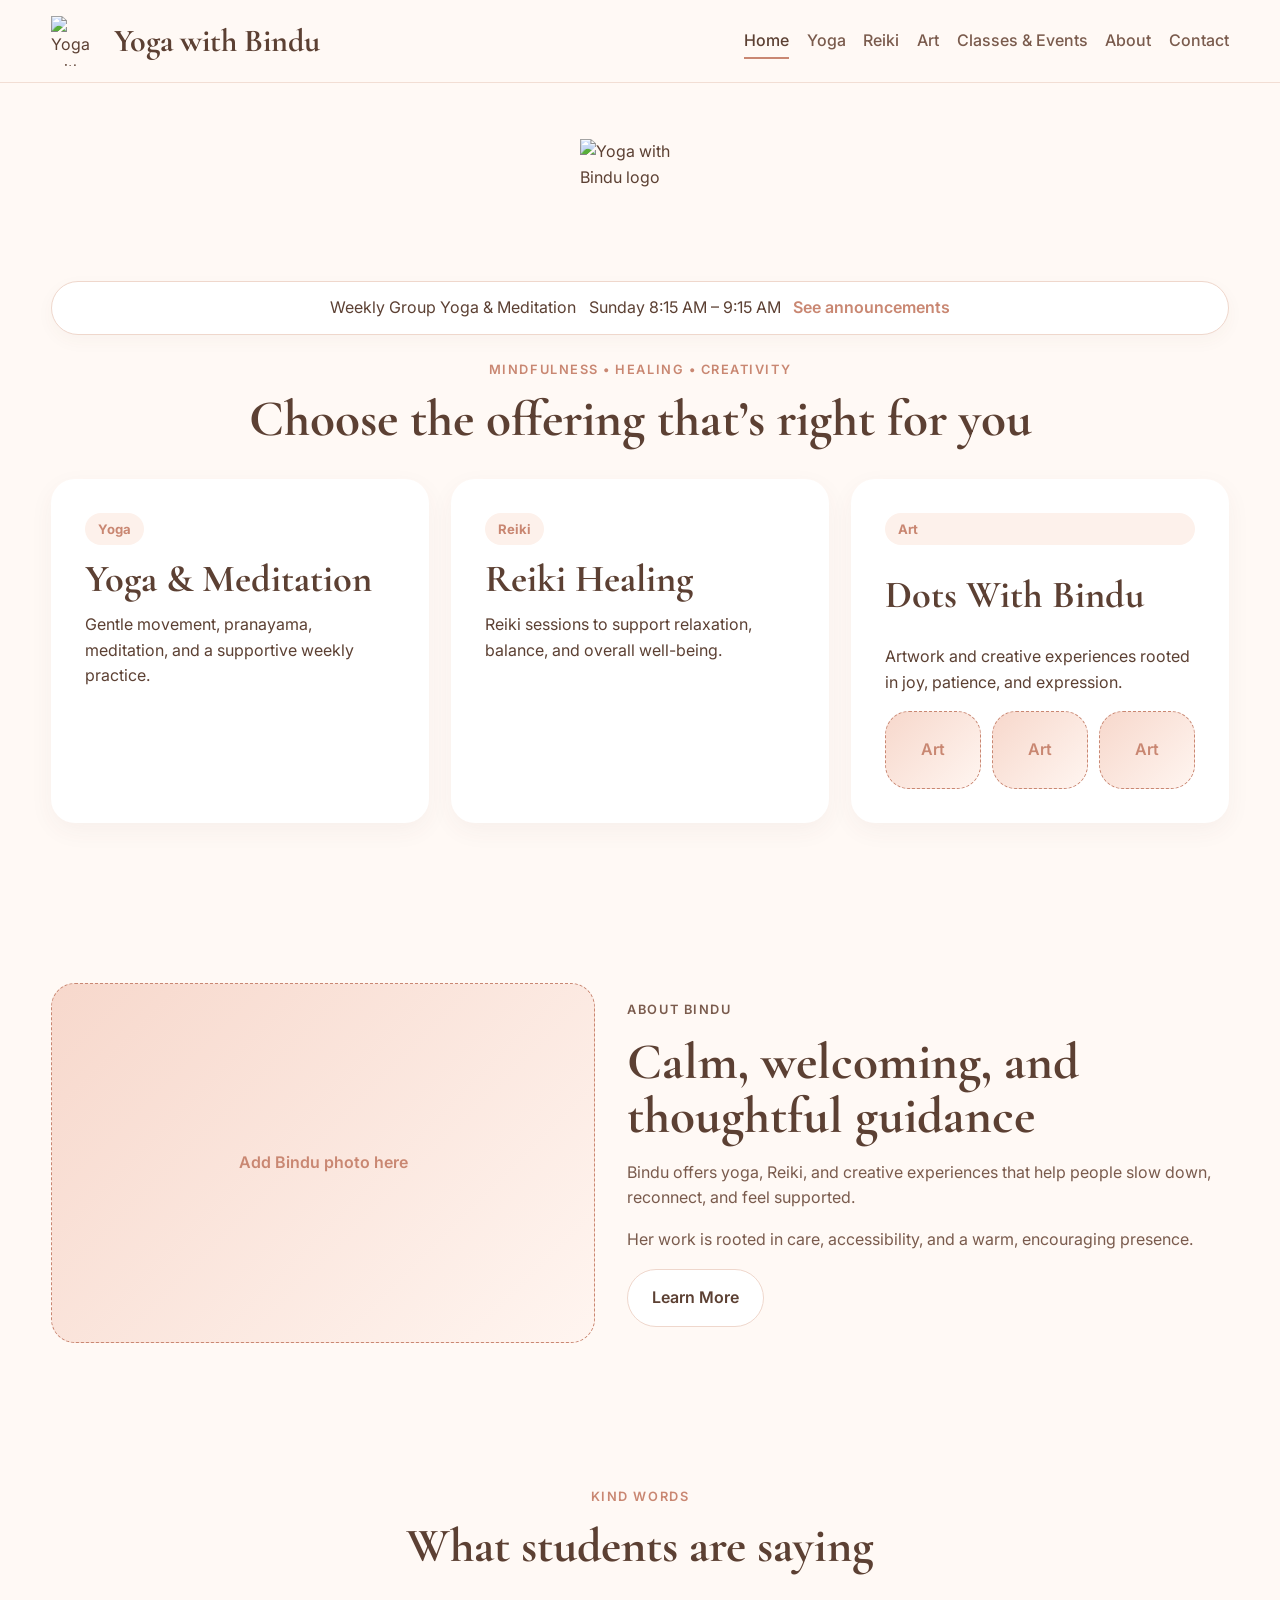
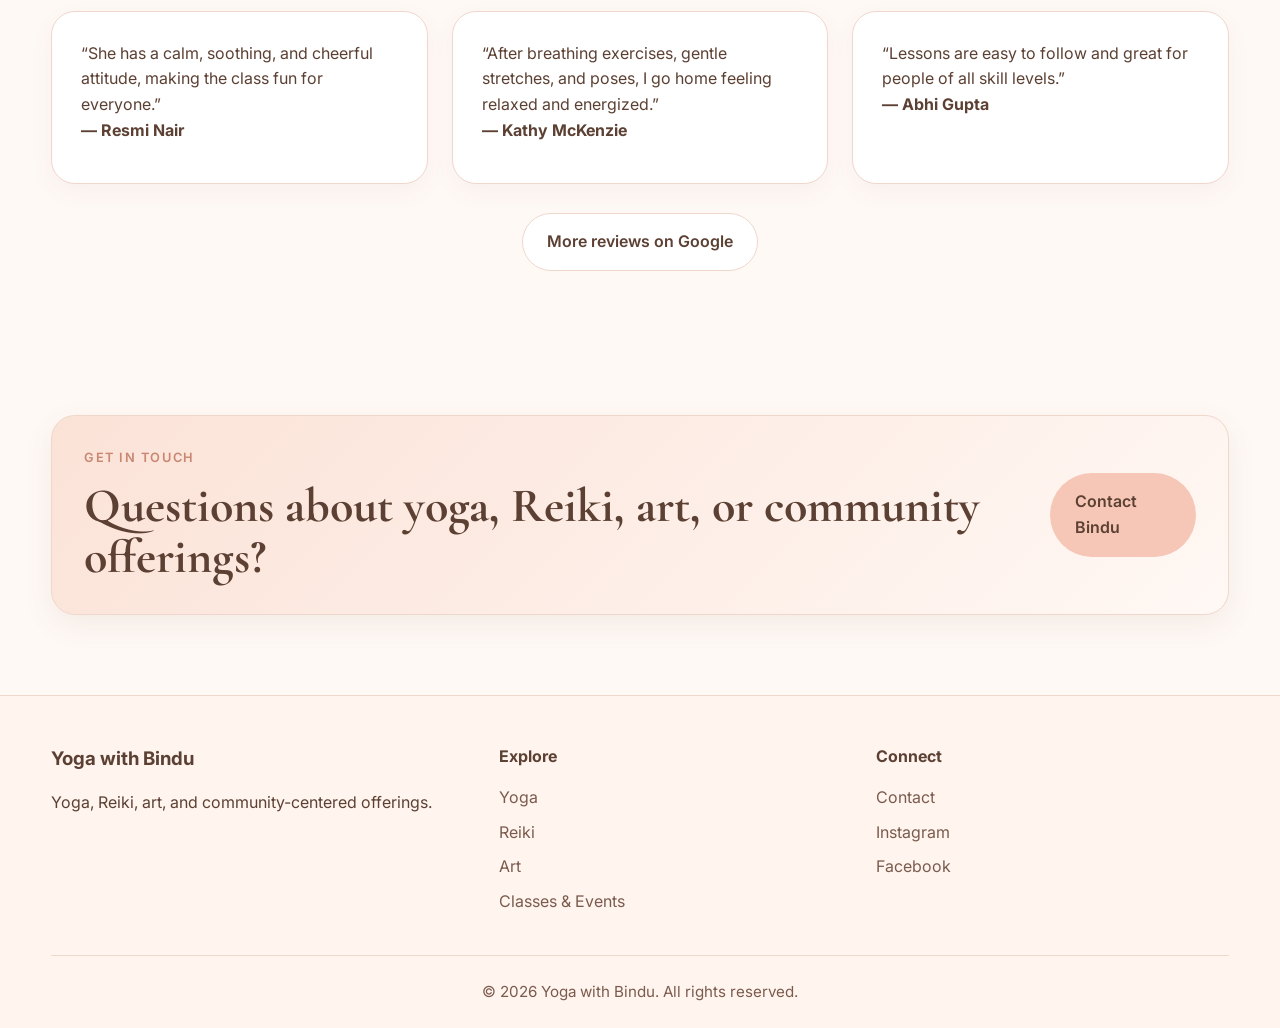
==== index.html @ 688f88cb "clean copy and polish site" ====
<!DOCTYPE html>
<html lang="en">
<head>
  <meta charset="UTF-8" />
  <meta name="viewport" content="width=device-width, initial-scale=1.0" />
  <title>Yoga with Bindu</title>
  <meta
    name="description"
    content="Yoga with Bindu offers yoga, Reiki, and art experiences rooted in mindfulness, healing, and creativity."
  />
  <link rel="preconnect" href="https://fonts.googleapis.com" />
  <link rel="preconnect" href="https://fonts.gstatic.com" crossorigin />
  <link
    href="https://fonts.googleapis.com/css2?family=Cormorant+Garamond:wght@500;600;700&family=Inter:wght@400;500;600&display=swap"
    rel="stylesheet"
  />
  <link rel="stylesheet" href="style.css" />
</head>
<body>
  <header class="site-header">
    <div class="container nav-container">
      <a href="index.html" class="brand-lockup">
        <img src="images/logo.png" class="logo-img" alt="Yoga with Bindu logo" />
        <div class="brand-name">Yoga with Bindu</div>
      </a>

      <button class="menu-toggle" id="menu-toggle" aria-label="Open navigation menu">
        ☰
      </button>

      <nav class="site-nav" id="site-nav">
        <a href="index.html" class="active">Home</a>
        <a href="yoga.html">Yoga</a>
        <a href="reiki.html">Reiki</a>
        <a href="art.html">Art</a>
        <a href="classes.html">Classes & Events</a>
        <a href="about.html">About</a>
        <a href="contact.html" class="nav-cta">Contact</a>
      </nav>
    </div>
  </header>

  <main>
    <section class="home-simple-hero section">
      <div class="container">
        <div class="home-logo-space">
          <img src="images/logo.png" class="hero-logo" alt="Yoga with Bindu logo" />
        </div>

        <div class="announcement-strip">
          <span>Weekly Group Yoga & Meditation</span>
          <span>Sunday 8:15 AM – 9:15 AM</span>
          <a href="classes.html">See announcements</a>
        </div>

        <div class="home-headline-wrap">
          <p class="eyebrow">Mindfulness • Healing • Creativity</p>
          <h1 class="home-headline">Choose the offering that’s right for you</h1>
        </div>

        <div class="path-grid">
          <a href="yoga.html" class="path-card">
            <p class="path-label">Yoga</p>
            <h2>Yoga & Meditation</h2>
            <p>
              Gentle movement, pranayama, meditation, and a supportive weekly practice.
            </p>
          </a>

          <a href="reiki.html" class="path-card">
            <p class="path-label">Reiki</p>
            <h2>Reiki Healing</h2>
            <p>
              Reiki sessions to support relaxation, balance, and overall well-being.
            </p>
          </a>

          <a href="art.html" class="path-card path-card-art">
            <p class="path-label">Art</p>
            <h2>Dots With Bindu</h2>
            <p>
              Artwork and creative experiences rooted in joy, patience, and expression.
            </p>

            <div class="path-art-thumbs">
              <div class="thumb placeholder-block"><span>Art</span></div>
              <div class="thumb placeholder-block"><span>Art</span></div>
              <div class="thumb placeholder-block"><span>Art</span></div>
            </div>
          </a>
        </div>
      </div>
    </section>

    <section class="section compact-about">
      <div class="container split-layout">
        <div class="image-block placeholder-block">
          <span>Add Bindu photo here</span>
        </div>

        <div class="text-block">
          <p class="eyebrow">About Bindu</p>
          <h2>Calm, welcoming, and thoughtful guidance</h2>
          <p>
            Bindu offers yoga, Reiki, and creative experiences that help people slow
            down, reconnect, and feel supported.
          </p>
          <p>
            Her work is rooted in care, accessibility, and a warm, encouraging presence.
          </p>
          <a href="about.html" class="btn btn-secondary">Learn More</a>
        </div>
      </div>
    </section>

    <section class="testimonials section compact-section">
      <div class="container">
        <div class="section-heading">
          <p class="eyebrow">Kind words</p>
          <h2>What students are saying</h2>
        </div>

        <div class="cards-grid testimonials-grid">
          <article class="testimonial-card">
            <p>
              “She has a calm, soothing, and cheerful attitude, making the class fun
              for everyone.”
            </p>
            <h4>— Resmi Nair</h4>
          </article>

          <article class="testimonial-card">
            <p>
              “After breathing exercises, gentle stretches, and poses, I go home
              feeling relaxed and energized.”
            </p>
            <h4>— Kathy McKenzie</h4>
          </article>

          <article class="testimonial-card">
            <p>
              “Lessons are easy to follow and great for people of all skill levels.”
            </p>
            <h4>— Abhi Gupta</h4>
          </article>
        </div>

        <div class="center-button">
          <a
            href="https://www.google.com/maps/place/Yoga+With+Bindu+%26+Dots+With+Bindu/@42.2814509,-71.6531007,17z/data=!4m8!3m7!1s0x89e40b9fbec5abdf:0x333b40762bace972!8m2!3d42.2814509!4d-71.6531007!9m1!1b1!16s%2Fg%2F11h7vm0424?entry=ttu&g_ep=EgoyMDI2MDMxOC4xIKXMDSoASAFQAw%3D%3D"
            target="_blank"
            class="btn btn-secondary"
          >
            More reviews on Google
          </a>
        </div>
      </div>
    </section>

    <section class="cta-banner section">
      <div class="container cta-banner-inner">
        <div>
          <p class="eyebrow">Get in touch</p>
          <h2>Questions about yoga, Reiki, art, or community offerings?</h2>
        </div>
        <a href="contact.html" class="btn btn-primary">Contact Bindu</a>
      </div>
    </section>
  </main>

  <footer class="site-footer">
    <div class="container footer-grid">
      <div>
        <h3>Yoga with Bindu</h3>
        <p>Yoga, Reiki, art, and community-centered offerings.</p>
      </div>

      <div>
        <h4>Explore</h4>
        <ul>
          <li><a href="yoga.html">Yoga</a></li>
          <li><a href="reiki.html">Reiki</a></li>
          <li><a href="art.html">Art</a></li>
          <li><a href="classes.html">Classes & Events</a></li>
        </ul>
      </div>

      <div>
        <h4>Connect</h4>
        <ul>
          <li><a href="contact.html">Contact</a></li>
          <li><a href="https://www.instagram.com/doyogawithbindu/" target="_blank">Instagram</a></li>
          <li><a href="https://www.facebook.com/DotsWithBindu/" target="_blank">Facebook</a></li>
        </ul>
      </div>
    </div>

    <div class="container footer-bottom">
      <p>© 2026 Yoga with Bindu. All rights reserved.</p>
    </div>
  </footer>

  <script src="script.js"></script>
</body>
</html>
---- style.css ----
:root {
  --bg: #fff9f5;
  --bg-soft: #fdf1eb;
  --white: #ffffff;
  --peach: #f6c7b6;
  --peach-dark: #dd9f87;
  --peach-hover: #e6a892;
  --peach-deep: #c98772;
  --text: #5c4033;
  --text-soft: #7a5b4d;
  --border: #efd7cc;
  --shadow: 0 10px 30px rgba(92, 64, 51, 0.08);
  --radius-lg: 24px;
  --radius-md: 18px;
  --radius-sm: 12px;
  --max-width: 1180px;
  --transition: 0.3s ease;
}

* {
  margin: 0;
  padding: 0;
  box-sizing: border-box;
}

html {
  scroll-behavior: smooth;
}

body {
  font-family: "Inter", sans-serif;
  background: var(--bg);
  color: var(--text);
  line-height: 1.6;
}

img {
  max-width: 100%;
  display: block;
}

a {
  color: inherit;
  text-decoration: none;
}

ul {
  list-style: none;
}

.container {
  width: min(92%, var(--max-width));
  margin: 0 auto;
}

.section {
  padding: 5rem 0;
}

.compact-section {
  padding: 4rem 0;
}

.soft-section {
  background: #fff6f1;
}

.eyebrow {
  text-transform: uppercase;
  letter-spacing: 0.12em;
  font-size: 0.8rem;
  font-weight: 600;
  color: var(--peach-deep);
  margin-bottom: 0.8rem;
}

.section-heading {
  text-align: center;
  margin-bottom: 2.5rem;
}

.section-heading h2,
.page-hero h1,
.text-block h2,
.cta-banner h2,
.home-headline,
.path-card h2,
.narrow-text h2 {
  font-family: "Cormorant Garamond", serif;
  line-height: 1.05;
}

.section-heading h2 {
  font-size: clamp(2rem, 4vw, 3rem);
}

.site-header {
  position: sticky;
  top: 0;
  z-index: 1000;
  background: rgba(255, 249, 245, 0.95);
  backdrop-filter: blur(10px);
  border-bottom: 1px solid rgba(239, 215, 204, 0.8);
}

.nav-container {
  display: flex;
  align-items: center;
  justify-content: space-between;
  min-height: 82px;
  gap: 1rem;
}

.brand-lockup {
  display: flex;
  align-items: center;
  gap: 0.8rem;
  min-width: 0;
}

.logo-img {
  width: 50px;
  height: 50px;
  object-fit: contain;
  flex-shrink: 0;
}

.brand-name {
  font-family: "Cormorant Garamond", serif;
  font-size: 2rem;
  font-weight: 700;
  line-height: 1;
}

.site-nav {
  display: flex;
  align-items: center;
  gap: 1.1rem;
}

.site-nav a {
  position: relative;
  font-weight: 500;
  color: var(--text-soft);
  transition: color var(--transition);
}

.site-nav a:hover,
.site-nav a.active {
  color: var(--text);
}

.site-nav a::after {
  content: "";
  position: absolute;
  left: 0;
  bottom: -0.35rem;
  width: 0;
  height: 2px;
  background: var(--peach-deep);
  transition: width var(--transition);
}

.site-nav a:hover::after,
.site-nav a.active::after {
  width: 100%;
}

.site-nav .nav-cta::after {
  display: none;
}

.menu-toggle {
  display: none;
  border: none;
  background: transparent;
  font-size: 1.8rem;
  color: var(--text);
  cursor: pointer;
}

.btn {
  display: inline-flex;
  align-items: center;
  justify-content: center;
  padding: 0.95rem 1.5rem;
  border-radius: 999px;
  font-weight: 600;
  cursor: pointer;
  border: 1px solid transparent;
  transition: all 0.3s ease;
}

.btn:hover {
  transform: translateY(-2px) scale(1.02);
  box-shadow: var(--shadow);
}

.btn-primary {
  background: var(--peach);
  color: var(--text);
}

.btn-primary:hover {
  background: var(--peach-hover);
}

.btn-secondary {
  background: var(--white);
  color: var(--text);
  border: 1px solid var(--border);
}

.btn-secondary:hover {
  background: #f9e3d8;
  border-color: var(--peach-dark);
}

.page-hero {
  padding: 5rem 0 4rem;
}

.compact-hero {
  padding: 4rem 0 3.5rem;
}

.page-hero-grid {
  display: grid;
  grid-template-columns: 1.15fr 0.85fr;
  gap: 2rem;
  align-items: center;
}

.page-hero h1 {
  font-size: clamp(2.5rem, 5vw, 4rem);
  margin-bottom: 1rem;
}

.hero-description {
  max-width: 620px;
  color: var(--text-soft);
  font-size: 1.02rem;
  margin-bottom: 1.5rem;
}

.hero-buttons {
  display: flex;
  gap: 1rem;
  flex-wrap: wrap;
}

.home-simple-hero {
  padding-top: 3.5rem;
}

.home-logo-space {
  display: flex;
  justify-content: center;
  margin-bottom: 1.4rem;
}

.hero-logo {
  width: 120px;
  height: 120px;
  object-fit: contain;
}

.announcement-strip {
  display: flex;
  gap: 0.8rem;
  justify-content: center;
  flex-wrap: wrap;
  background: var(--white);
  border: 1px solid var(--border);
  border-radius: 999px;
  padding: 0.8rem 1.1rem;
  margin-bottom: 1.6rem;
  box-shadow: 0 6px 18px rgba(92, 64, 51, 0.04);
}

.announcement-strip a {
  color: var(--peach-deep);
  font-weight: 600;
}

.home-headline-wrap {
  text-align: center;
  margin-bottom: 2rem;
}

.home-headline {
  font-size: clamp(2.1rem, 4vw, 3.2rem);
}

.path-grid {
  display: grid;
  grid-template-columns: repeat(3, 1fr);
  gap: 1.4rem;
}

.path-card,
.info-card,
.testimonial-card,
.event-card {
  background: var(--white);
  border: 1px solid var(--border);
  border-radius: var(--radius-lg);
  box-shadow: 0 8px 24px rgba(92, 64, 51, 0.05);
}

.path-card {
  display: block;
  padding: 2rem;
  min-height: 320px;
  border: 2px solid transparent;
  transition: transform var(--transition), box-shadow var(--transition), border-color var(--transition);
}

.path-card:hover {
  transform: translateY(-5px);
  box-shadow: var(--shadow);
  border: 2px solid var(--peach-dark);
}

.path-label {
  display: inline-block;
  margin-bottom: 0.85rem;
  padding: 0.35rem 0.8rem;
  border-radius: 999px;
  background: var(--bg-soft);
  color: var(--peach-deep);
  font-size: 0.82rem;
  font-weight: 700;
}

.path-card h2 {
  font-size: clamp(2rem, 3vw, 2.8rem);
  margin-bottom: 0.8rem;
}

.path-card-art {
  display: flex;
  flex-direction: column;
  gap: 1rem;
}

.path-art-thumbs {
  display: grid;
  grid-template-columns: repeat(3, 1fr);
  gap: 0.7rem;
  margin-top: auto;
}

.thumb {
  min-height: 78px;
  border-radius: var(--radius-sm);
}

.split-layout {
  display: grid;
  grid-template-columns: 0.95fr 1.05fr;
  gap: 2rem;
  align-items: center;
}

.placeholder-block {
  background: linear-gradient(135deg, #f7d8cc, #fff5f0);
  border: 1px dashed var(--peach-deep);
  border-radius: var(--radius-lg);
  display: flex;
  justify-content: center;
  align-items: center;
  color: var(--peach-deep);
  font-weight: 600;
}

.image-block {
  min-height: 360px;
}

.text-block h2 {
  font-size: clamp(2.1rem, 5vw, 3.2rem);
  margin-bottom: 1rem;
}

.text-block p {
  margin-bottom: 1rem;
  color: var(--text-soft);
}

.cards-grid,
.footer-grid,
.gallery-grid {
  display: grid;
  gap: 1.5rem;
}

.cards-grid {
  grid-template-columns: repeat(3, 1fr);
}

.testimonials-grid {
  grid-template-columns: repeat(3, 1fr);
}

.info-card,
.testimonial-card {
  padding: 1.8rem;
  transition: transform var(--transition), box-shadow var(--transition), border-color var(--transition);
}

.info-card:hover,
.testimonial-card:hover,
.event-card:hover,
.gallery-item:hover,
.offering-row:hover {
  transform: translateY(-5px);
  box-shadow: var(--shadow);
  border-color: var(--peach-dark);
}

.info-card h3,
.testimonial-card h4,
.event-card h3,
.offering-row h3 {
  margin-bottom: 0.7rem;
}

.offering-stack {
  display: grid;
  gap: 1rem;
}

.offering-row {
  display: grid;
  grid-template-columns: 1.4fr 0.6fr;
  gap: 1.5rem;
  align-items: start;
  background: var(--white);
  border: 1px solid var(--border);
  border-radius: var(--radius-lg);
  padding: 1.5rem 1.6rem;
  box-shadow: 0 8px 24px rgba(92, 64, 51, 0.05);
  transition: transform var(--transition), box-shadow var(--transition), border-color var(--transition);
}

.offering-tag {
  display: inline-block;
  color: var(--peach-deep);
  font-weight: 700;
  margin-bottom: 0.4rem;
}

.offering-side {
  color: var(--text-soft);
  font-weight: 600;
}

.gallery-grid {
  grid-template-columns: repeat(4, 1fr);
}

.gallery-item {
  min-height: 240px;
  transition: transform var(--transition), box-shadow var(--transition), border-color var(--transition);
}

.narrow-text {
  max-width: 760px;
  margin: 0 auto;
  text-align: center;
}

.narrow-text h2 {
  font-size: clamp(2rem, 4vw, 3rem);
  margin-bottom: 1rem;
}

.event-list {
  display: grid;
  gap: 1.2rem;
}

.event-card {
  display: grid;
  grid-template-columns: 110px 1fr auto;
  gap: 1.5rem;
  align-items: center;
  padding: 1.5rem;
  transition: transform var(--transition), box-shadow var(--transition), border-color var(--transition);
}

.event-date-box {
  background: #fff3ec;
  border: 1px solid var(--border);
  border-radius: var(--radius-md);
  min-height: 96px;
  display: flex;
  flex-direction: column;
  justify-content: center;
  align-items: center;
  color: var(--peach-deep);
}

.event-month {
  font-size: 0.8rem;
  font-weight: 700;
  letter-spacing: 0.08em;
}

.event-day {
  font-size: 2rem;
  font-weight: 700;
  line-height: 1;
}

.event-meta {
  color: var(--text-soft);
  font-weight: 600;
  margin-bottom: 0.5rem;
}

.center-button {
  text-align: center;
  margin-top: 1.8rem;
}

.cta-banner-inner {
  background: linear-gradient(135deg, #fbe2d7, #fff8f4);
  border: 1px solid var(--border);
  border-radius: var(--radius-lg);
  padding: 2rem;
  box-shadow: var(--shadow);
  display: flex;
  align-items: center;
  justify-content: space-between;
  gap: 1.5rem;
}

.cta-banner h2 {
  font-size: clamp(2rem, 4vw, 3rem);
}

.site-footer {
  background: #fff4ee;
  border-top: 1px solid var(--border);
  padding-top: 3rem;
}

.footer-grid {
  grid-template-columns: 1.2fr 1fr 1fr;
  align-items: start;
}

.footer-grid h3,
.footer-grid h4 {
  margin-bottom: 1rem;
}

.footer-grid li {
  margin-bottom: 0.55rem;
}

.footer-grid a {
  color: var(--text-soft);
  transition: color var(--transition);
}

.footer-grid a:hover {
  color: var(--peach-deep);
}

.footer-bottom {
  padding: 1.5rem 0;
  margin-top: 2rem;
  border-top: 1px solid var(--border);
  text-align: center;
  color: var(--text-soft);
  font-size: 0.95rem;
}

.btn:focus-visible,
.site-nav a:focus-visible,
.menu-toggle:focus-visible,
a:focus-visible {
  outline: 3px solid rgba(201, 135, 114, 0.35);
  outline-offset: 4px;
  border-radius: 10px;
}

@media (max-width: 1024px) {
  .path-grid,
  .cards-grid,
  .testimonials-grid,
  .gallery-grid,
  .footer-grid,
  .page-hero-grid,
  .split-layout,
  .cta-banner-inner {
    grid-template-columns: 1fr;
  }

  .offering-row {
    grid-template-columns: 1fr;
  }

  .event-card {
    grid-template-columns: 1fr;
    align-items: start;
  }
}

@media (max-width: 768px) {
  .menu-toggle {
    display: block;
  }

  .site-nav {
    position: absolute;
    top: 82px;
    left: 0;
    right: 0;
    background: var(--bg);
    border-bottom: 1px solid var(--border);
    flex-direction: column;
    align-items: flex-start;
    gap: 1rem;
    padding: 1.25rem 4%;
    display: none;
  }

  .site-nav.open {
    display: flex;
  }

  .brand-name {
    font-size: 1.5rem;
  }

  .hero-buttons,
  .cta-banner-inner {
    flex-direction: column;
    align-items: flex-start;
  }

  .section,
  .compact-section {
    padding: 3.5rem 0;
  }

  .image-block {
    min-height: 280px;
  }

  .gallery-item {
    min-height: 210px;
  }

  .announcement-strip {
    border-radius: 24px;
  }

  .hero-logo {
    width: 90px;
    height: 90px;
  }
}
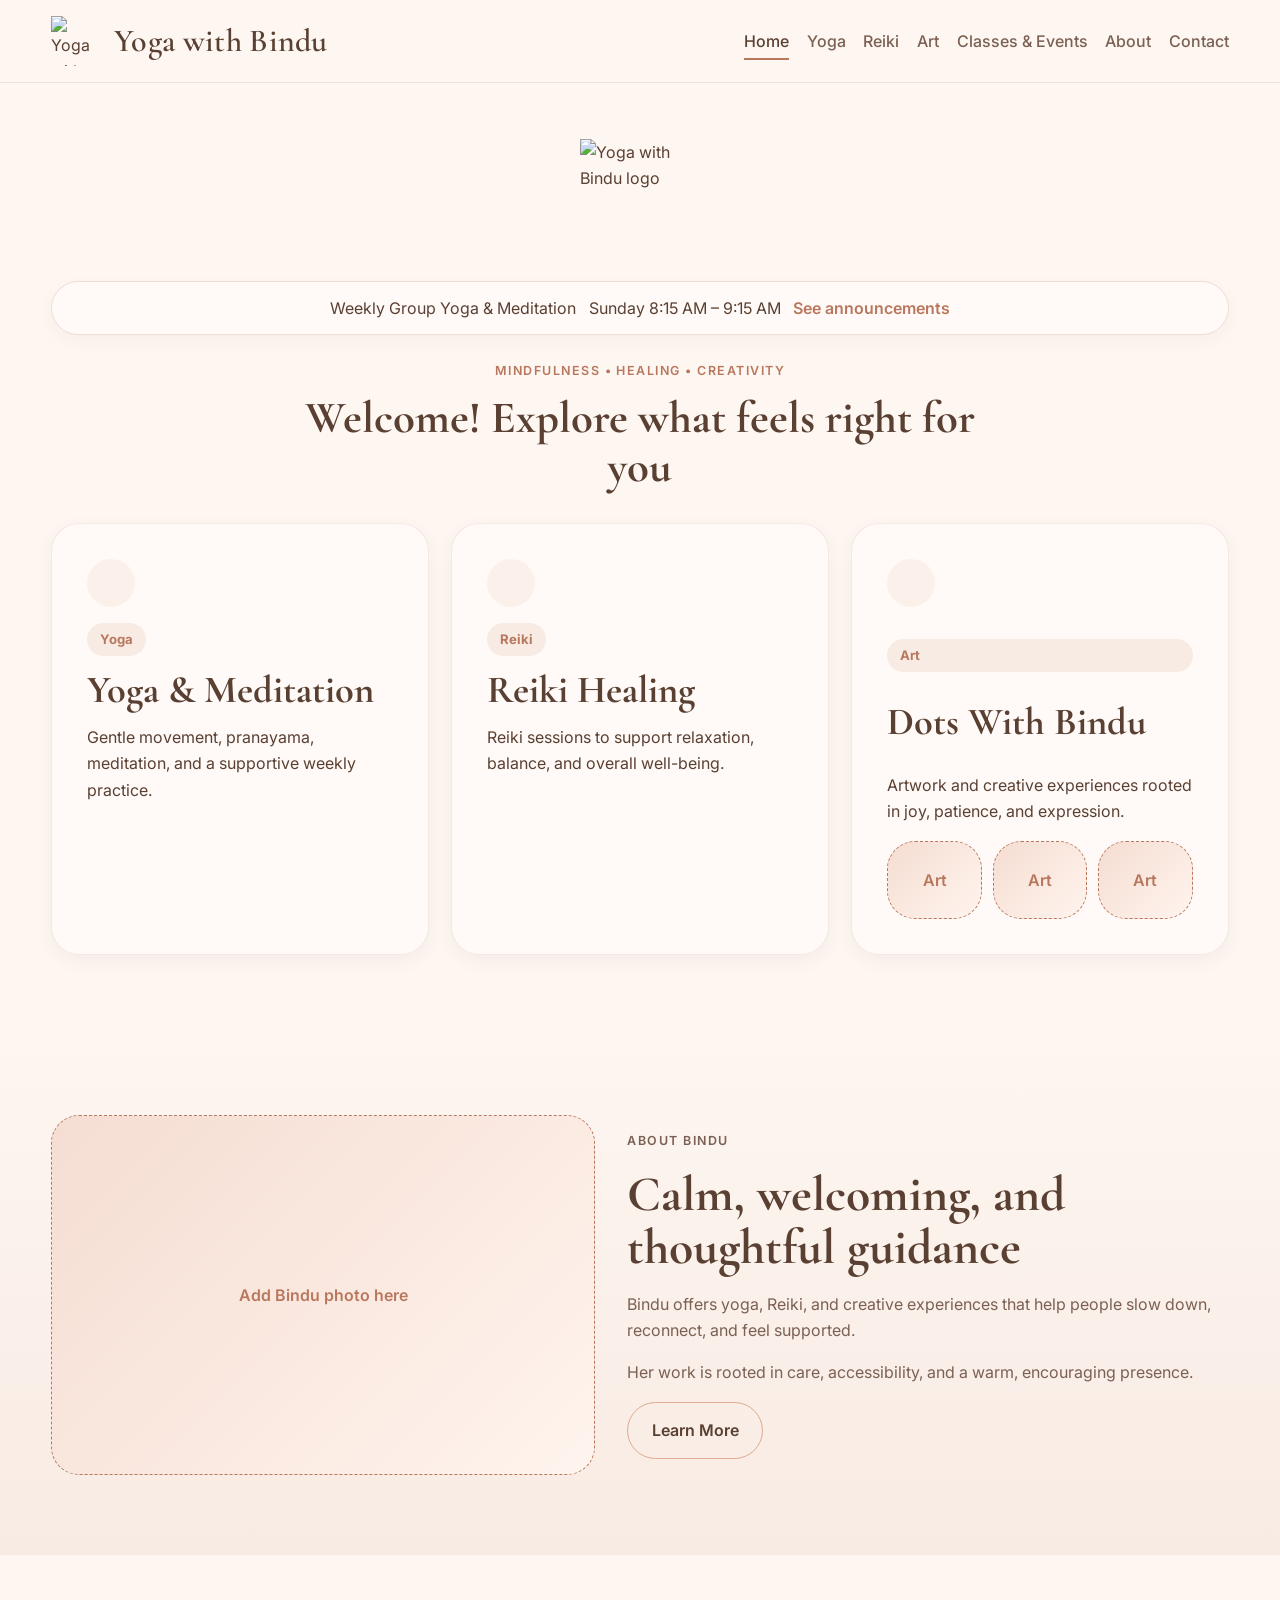
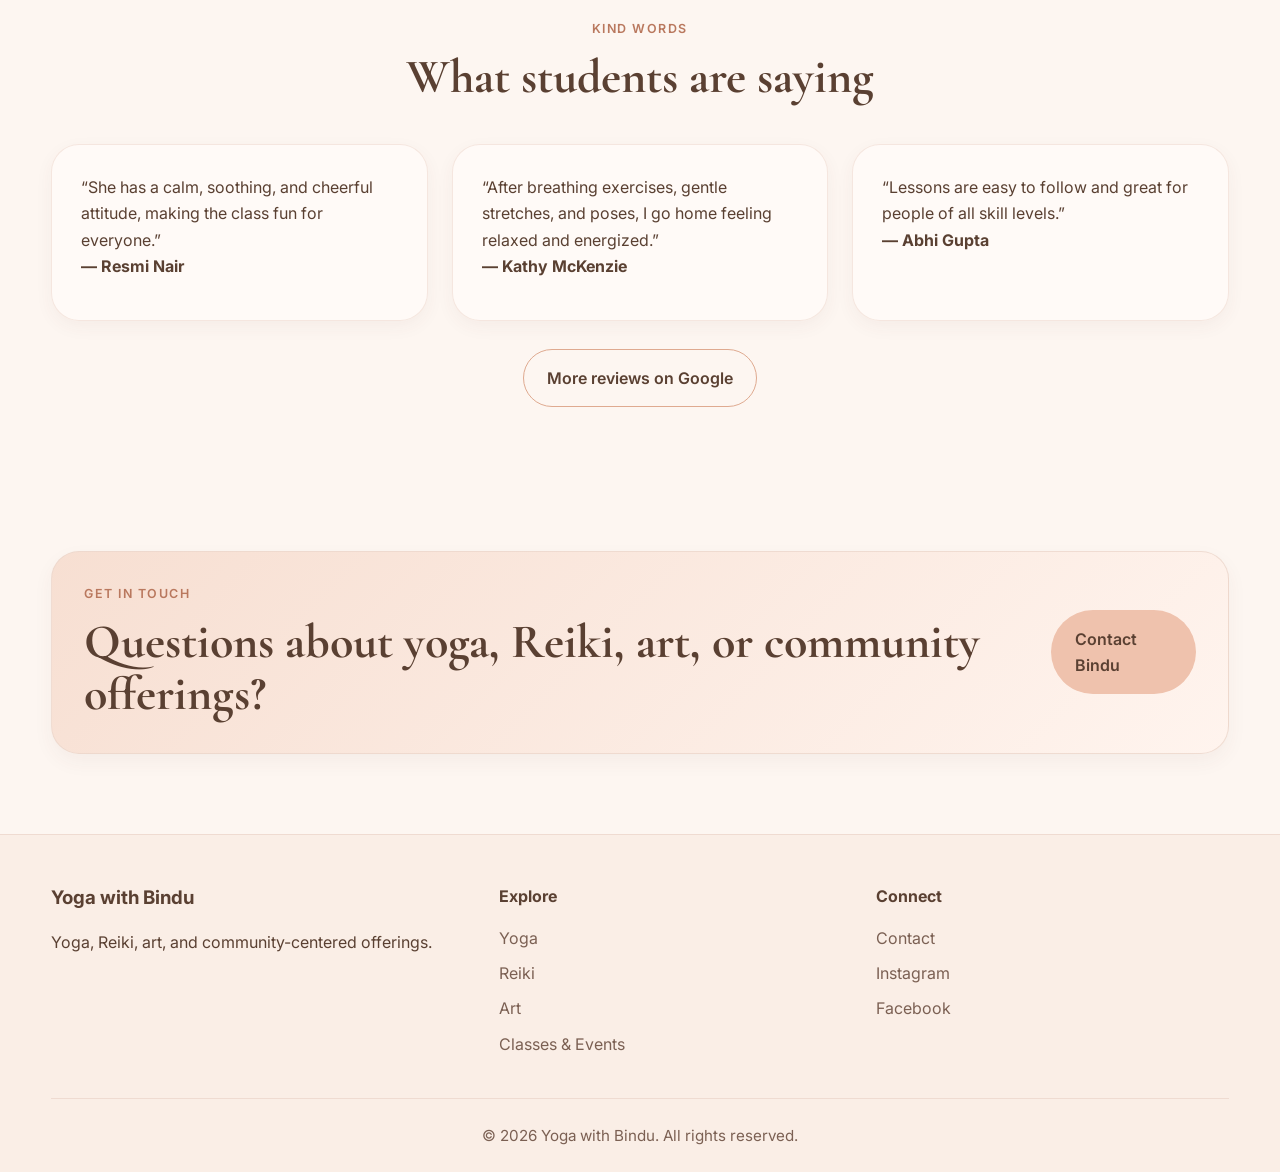
==== commit 68d6e4ae: "make design warmer and cozier" ====
--- a/index.html
+++ b/index.html
@@ -55,7 +55,7 @@
 
         <div class="home-headline-wrap">
           <p class="eyebrow">Mindfulness • Healing • Creativity</p>
-          <h1 class="home-headline">Choose the offering that’s right for you</h1>
+          <h1 class="home-headline">Welcome! Explore what feels right for you</h1>
         </div>
 
         <div class="path-grid">
--- a/style.css
+++ b/style.css
@@ -1,18 +1,18 @@
 :root {
-  --bg: #fff9f5;
-  --bg-soft: #fdf1eb;
-  --white: #ffffff;
-  --peach: #f6c7b6;
-  --peach-dark: #dd9f87;
-  --peach-hover: #e6a892;
-  --peach-deep: #c98772;
-  --text: #5c4033;
-  --text-soft: #7a5b4d;
-  --border: #efd7cc;
-  --shadow: 0 10px 30px rgba(92, 64, 51, 0.08);
-  --radius-lg: 24px;
-  --radius-md: 18px;
-  --radius-sm: 12px;
+  --bg: #fdf6f1;
+  --bg-soft: #f8ebe3;
+  --white: #fffaf7;
+  --peach: #efc2ad;
+  --peach-dark: #dfaa90;
+  --peach-hover: #d9987d;
+  --peach-deep: #b9785e;
+  --text: #5a4032;
+  --text-soft: #7b6053;
+  --border: #edd8cc;
+  --shadow: 0 8px 24px rgba(90, 64, 50, 0.08);
+  --radius-lg: 28px;
+  --radius-md: 20px;
+  --radius-sm: 14px;
   --max-width: 1180px;
   --transition: 0.3s ease;
 }
@@ -31,7 +31,7 @@
   font-family: "Inter", sans-serif;
   background: var(--bg);
   color: var(--text);
-  line-height: 1.6;
+  line-height: 1.65;
 }
 
 img {
@@ -62,13 +62,17 @@
 }
 
 .soft-section {
-  background: #fff6f1;
+  background: linear-gradient(180deg, #fdf6f1 0%, #f8ebe3 100%);
+}
+
+.compact-about {
+  background: linear-gradient(180deg, #fdf6f1 0%, #f8ebe3 100%);
 }
 
 .eyebrow {
   text-transform: uppercase;
   letter-spacing: 0.12em;
-  font-size: 0.8rem;
+  font-size: 0.78rem;
   font-weight: 600;
   color: var(--peach-deep);
   margin-bottom: 0.8rem;
@@ -87,7 +91,7 @@
 .path-card h2,
 .narrow-text h2 {
   font-family: "Cormorant Garamond", serif;
-  line-height: 1.05;
+  line-height: 1.08;
 }
 
 .section-heading h2 {
@@ -98,9 +102,9 @@
   position: sticky;
   top: 0;
   z-index: 1000;
-  background: rgba(255, 249, 245, 0.95);
+  background: rgba(253, 246, 241, 0.96);
   backdrop-filter: blur(10px);
-  border-bottom: 1px solid rgba(239, 215, 204, 0.8);
+  border-bottom: 1px solid rgba(237, 216, 204, 0.75);
 }
 
 .nav-container {
@@ -128,8 +132,9 @@
 .brand-name {
   font-family: "Cormorant Garamond", serif;
   font-size: 2rem;
-  font-weight: 700;
+  font-weight: 600;
   line-height: 1;
+  letter-spacing: 0.01em;
 }
 
 .site-nav {
@@ -183,17 +188,17 @@
   display: inline-flex;
   align-items: center;
   justify-content: center;
-  padding: 0.95rem 1.5rem;
+  padding: 0.9rem 1.45rem;
   border-radius: 999px;
   font-weight: 600;
   cursor: pointer;
   border: 1px solid transparent;
-  transition: all 0.3s ease;
+  transition: all 0.28s ease;
 }
 
 .btn:hover {
-  transform: translateY(-2px) scale(1.02);
-  box-shadow: var(--shadow);
+  transform: translateY(-1px);
+  box-shadow: 0 8px 18px rgba(90, 64, 50, 0.08);
 }
 
 .btn-primary {
@@ -206,14 +211,14 @@
 }
 
 .btn-secondary {
-  background: var(--white);
+  background: transparent;
   color: var(--text);
-  border: 1px solid var(--border);
+  border: 1px solid var(--peach-dark);
 }
 
 .btn-secondary:hover {
-  background: #f9e3d8;
-  border-color: var(--peach-dark);
+  background: #f8ebe3;
+  border-color: var(--peach-hover);
 }
 
 .page-hero {
@@ -232,7 +237,7 @@
 }
 
 .page-hero h1 {
-  font-size: clamp(2.5rem, 5vw, 4rem);
+  font-size: clamp(2.4rem, 5vw, 3.8rem);
   margin-bottom: 1rem;
 }
 
@@ -270,12 +275,12 @@
   gap: 0.8rem;
   justify-content: center;
   flex-wrap: wrap;
-  background: var(--white);
-  border: 1px solid var(--border);
+  background: rgba(255, 250, 247, 0.96);
+  border: 1px solid rgba(237, 216, 204, 0.8);
   border-radius: 999px;
   padding: 0.8rem 1.1rem;
   margin-bottom: 1.6rem;
-  box-shadow: 0 6px 18px rgba(92, 64, 51, 0.04);
+  box-shadow: 0 6px 18px rgba(90, 64, 50, 0.04);
 }
 
 .announcement-strip a {
@@ -289,7 +294,9 @@
 }
 
 .home-headline {
-  font-size: clamp(2.1rem, 4vw, 3.2rem);
+  font-size: clamp(2rem, 3.5vw, 2.8rem);
+  max-width: 700px;
+  margin: 0 auto;
 }
 
 .path-grid {
@@ -302,24 +309,35 @@
 .info-card,
 .testimonial-card,
 .event-card {
-  background: var(--white);
-  border: 1px solid var(--border);
+  background: rgba(255, 250, 247, 0.95);
+  border: 1px solid rgba(237, 216, 204, 0.55);
   border-radius: var(--radius-lg);
-  box-shadow: 0 8px 24px rgba(92, 64, 51, 0.05);
+  box-shadow: 0 6px 18px rgba(90, 64, 50, 0.05);
 }
 
 .path-card {
+  position: relative;
   display: block;
-  padding: 2rem;
+  padding: 2.2rem;
   min-height: 320px;
-  border: 2px solid transparent;
-  transition: transform var(--transition), box-shadow var(--transition), border-color var(--transition);
+  border: 1px solid rgba(237, 216, 204, 0.5);
+  transition: transform var(--transition), box-shadow var(--transition), background-color var(--transition);
+}
+
+.path-card::before {
+  content: "";
+  display: block;
+  width: 48px;
+  height: 48px;
+  border-radius: 50%;
+  background: rgba(239, 194, 173, 0.18);
+  margin-bottom: 1rem;
 }
 
 .path-card:hover {
-  transform: translateY(-5px);
-  box-shadow: var(--shadow);
-  border: 2px solid var(--peach-dark);
+  transform: translateY(-4px);
+  box-shadow: 0 12px 28px rgba(90, 64, 50, 0.08);
+  background-color: #fff7f2;
 }
 
 .path-label {
@@ -334,8 +352,12 @@
 }
 
 .path-card h2 {
-  font-size: clamp(2rem, 3vw, 2.8rem);
+  font-size: clamp(2.1rem, 3vw, 2.9rem);
   margin-bottom: 0.8rem;
+}
+
+.path-card p:last-child {
+  max-width: 28ch;
 }
 
 .path-card-art {
@@ -364,7 +386,7 @@
 }
 
 .placeholder-block {
-  background: linear-gradient(135deg, #f7d8cc, #fff5f0);
+  background: linear-gradient(135deg, #f5ddd2, #fff4ee);
   border: 1px dashed var(--peach-deep);
   border-radius: var(--radius-lg);
   display: flex;
@@ -379,7 +401,7 @@
 }
 
 .text-block h2 {
-  font-size: clamp(2.1rem, 5vw, 3.2rem);
+  font-size: clamp(2.1rem, 5vw, 3.1rem);
   margin-bottom: 1rem;
 }
 
@@ -414,9 +436,8 @@
 .event-card:hover,
 .gallery-item:hover,
 .offering-row:hover {
-  transform: translateY(-5px);
-  box-shadow: var(--shadow);
-  border-color: var(--peach-dark);
+  transform: translateY(-3px);
+  box-shadow: 0 10px 22px rgba(90, 64, 50, 0.08);
 }
 
 .info-card h3,
@@ -436,12 +457,12 @@
   grid-template-columns: 1.4fr 0.6fr;
   gap: 1.5rem;
   align-items: start;
-  background: var(--white);
-  border: 1px solid var(--border);
+  background: #fff8f4;
+  border: none;
   border-radius: var(--radius-lg);
-  padding: 1.5rem 1.6rem;
-  box-shadow: 0 8px 24px rgba(92, 64, 51, 0.05);
-  transition: transform var(--transition), box-shadow var(--transition), border-color var(--transition);
+  padding: 1.6rem 1.7rem;
+  box-shadow: 0 4px 14px rgba(90, 64, 50, 0.05);
+  transition: transform var(--transition), box-shadow var(--transition);
 }
 
 .offering-tag {
@@ -492,7 +513,7 @@
 
 .event-date-box {
   background: #fff3ec;
-  border: 1px solid var(--border);
+  border: 1px solid rgba(237, 216, 204, 0.7);
   border-radius: var(--radius-md);
   min-height: 96px;
   display: flex;
@@ -526,11 +547,11 @@
 }
 
 .cta-banner-inner {
-  background: linear-gradient(135deg, #fbe2d7, #fff8f4);
-  border: 1px solid var(--border);
+  background: linear-gradient(135deg, #f7dfd2, #fff4ee);
+  border: 1px solid rgba(237, 216, 204, 0.8);
   border-radius: var(--radius-lg);
   padding: 2rem;
-  box-shadow: var(--shadow);
+  box-shadow: 0 8px 20px rgba(90, 64, 50, 0.05);
   display: flex;
   align-items: center;
   justify-content: space-between;
@@ -542,8 +563,8 @@
 }
 
 .site-footer {
-  background: #fff4ee;
-  border-top: 1px solid var(--border);
+  background: #faeee6;
+  border-top: 1px solid rgba(237, 216, 204, 0.8);
   padding-top: 3rem;
 }
 
@@ -573,7 +594,7 @@
 .footer-bottom {
   padding: 1.5rem 0;
   margin-top: 2rem;
-  border-top: 1px solid var(--border);
+  border-top: 1px solid rgba(237, 216, 204, 0.8);
   text-align: center;
   color: var(--text-soft);
   font-size: 0.95rem;
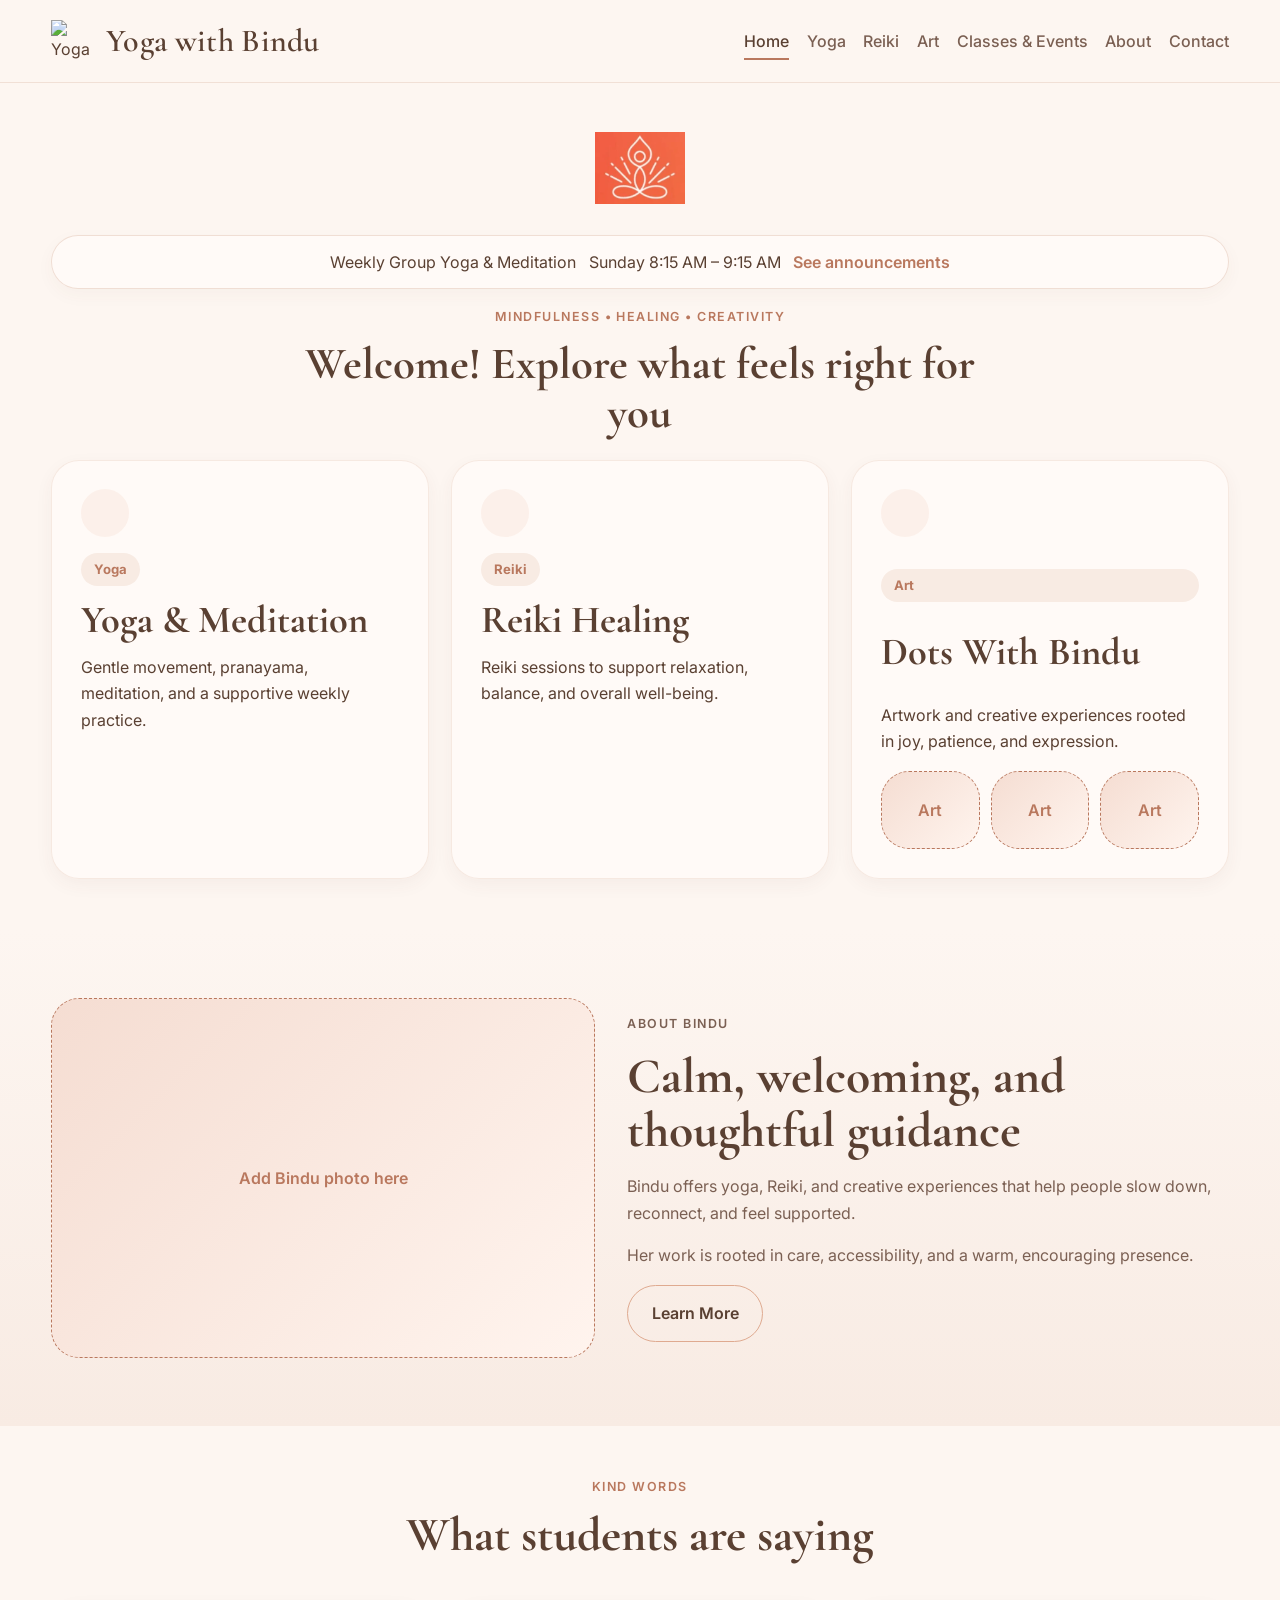
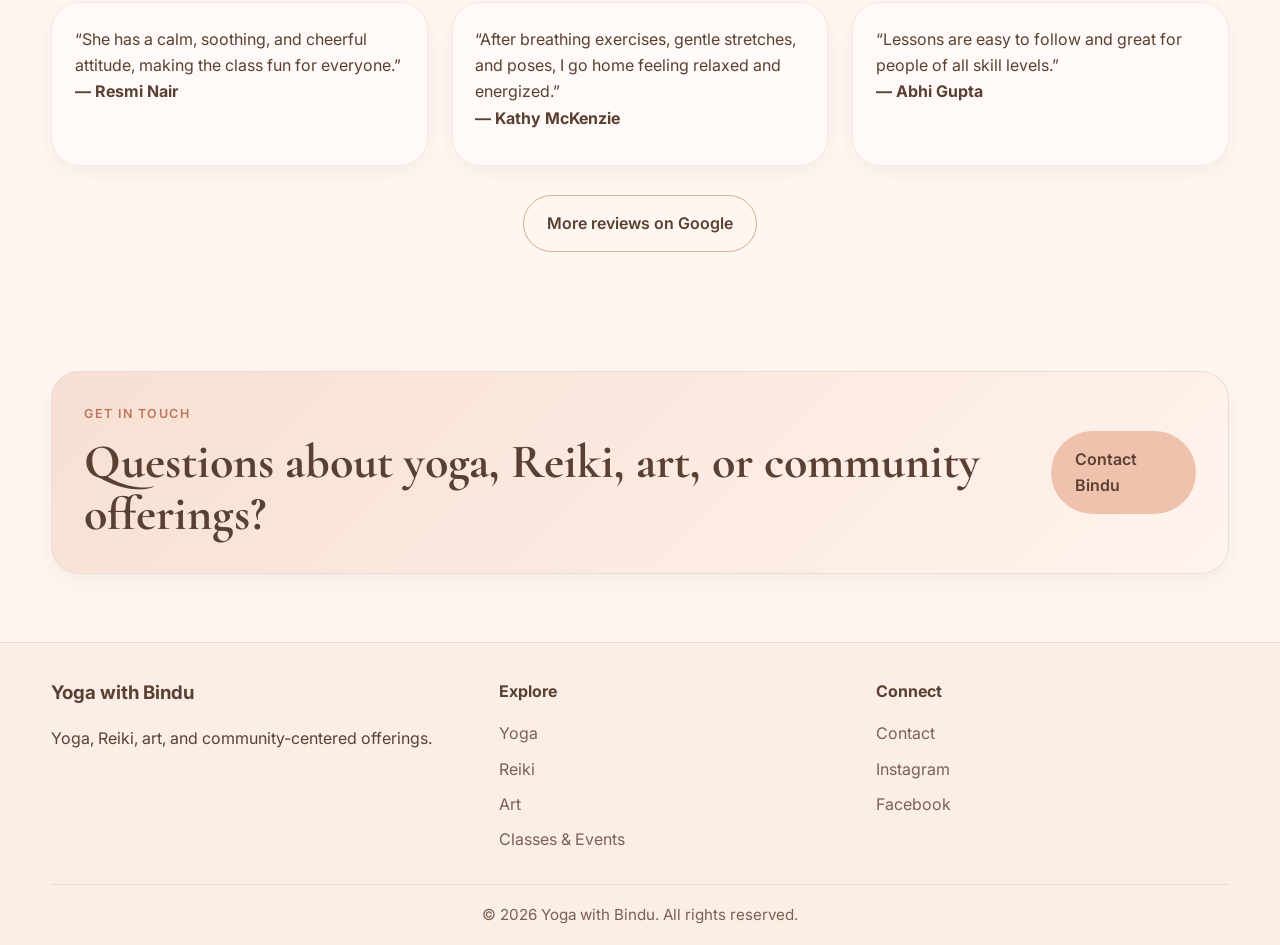
==== commit 0139c2f5: "add logos and tighten spacing" ====
--- a/index.html
+++ b/index.html
@@ -20,7 +20,7 @@
   <header class="site-header">
     <div class="container nav-container">
       <a href="index.html" class="brand-lockup">
-        <img src="images/logo.png" class="logo-img" alt="Yoga with Bindu logo" />
+        <img src="images/logo_bw.png" class="logo-img" alt="Yoga with Bindu logo" />
         <div class="brand-name">Yoga with Bindu</div>
       </a>
 
@@ -44,7 +44,7 @@
     <section class="home-simple-hero section">
       <div class="container">
         <div class="home-logo-space">
-          <img src="images/logo.png" class="hero-logo" alt="Yoga with Bindu logo" />
+          <img src="images/logo_color.PNG" class="hero-logo" alt="Yoga with Bindu logo" />
         </div>
 
         <div class="announcement-strip">
--- a/style.css
+++ b/style.css
@@ -54,11 +54,11 @@
 }
 
 .section {
-  padding: 5rem 0;
+  padding: 4.25rem 0;
 }
 
 .compact-section {
-  padding: 4rem 0;
+  padding: 3.2rem 0;
 }
 
 .soft-section {
@@ -123,8 +123,8 @@
 }
 
 .logo-img {
-  width: 50px;
-  height: 50px;
+  width: 42px;
+  height: 42px;
   object-fit: contain;
   flex-shrink: 0;
 }
@@ -222,11 +222,11 @@
 }
 
 .page-hero {
-  padding: 5rem 0 4rem;
+  padding: 4rem 0 3rem;
 }
 
 .compact-hero {
-  padding: 4rem 0 3.5rem;
+  padding: 3.2rem 0 2.6rem;
 }
 
 .page-hero-grid {
@@ -255,7 +255,8 @@
 }
 
 .home-simple-hero {
-  padding-top: 3.5rem;
+  padding-top: 2.5rem;
+  padding-bottom: 3.2rem;
 }
 
 .home-logo-space {
@@ -265,8 +266,8 @@
 }
 
 .hero-logo {
-  width: 120px;
-  height: 120px;
+  width: 90px;
+  height: 90px;
   object-fit: contain;
 }
 
@@ -279,7 +280,7 @@
   border: 1px solid rgba(237, 216, 204, 0.8);
   border-radius: 999px;
   padding: 0.8rem 1.1rem;
-  margin-bottom: 1.6rem;
+  margin-bottom: 1.1rem;
   box-shadow: 0 6px 18px rgba(90, 64, 50, 0.04);
 }
 
@@ -290,7 +291,7 @@
 
 .home-headline-wrap {
   text-align: center;
-  margin-bottom: 2rem;
+  margin-bottom: 1.4rem;
 }
 
 .home-headline {
@@ -318,8 +319,8 @@
 .path-card {
   position: relative;
   display: block;
-  padding: 2.2rem;
-  min-height: 320px;
+  padding: 1.8rem;
+  min-height: 280px;
   border: 1px solid rgba(237, 216, 204, 0.5);
   transition: transform var(--transition), box-shadow var(--transition), background-color var(--transition);
 }
@@ -427,7 +428,7 @@
 
 .info-card,
 .testimonial-card {
-  padding: 1.8rem;
+  padding: 1.4rem;
   transition: transform var(--transition), box-shadow var(--transition), border-color var(--transition);
 }
 
@@ -455,12 +456,12 @@
 .offering-row {
   display: grid;
   grid-template-columns: 1.4fr 0.6fr;
-  gap: 1.5rem;
+  gap: 1.2rem;
   align-items: start;
   background: #fff8f4;
   border: none;
   border-radius: var(--radius-lg);
-  padding: 1.6rem 1.7rem;
+  padding: 1.3rem 1.4rem;
   box-shadow: 0 4px 14px rgba(90, 64, 50, 0.05);
   transition: transform var(--transition), box-shadow var(--transition);
 }
@@ -504,10 +505,10 @@
 
 .event-card {
   display: grid;
-  grid-template-columns: 110px 1fr auto;
-  gap: 1.5rem;
-  align-items: center;
-  padding: 1.5rem;
+  grid-template-columns: 96px 1fr auto;
+  gap: 1.1rem;
+  align-items: center;
+  padding: 1.2rem 1.25rem;
   transition: transform var(--transition), box-shadow var(--transition), border-color var(--transition);
 }
 
@@ -565,7 +566,7 @@
 .site-footer {
   background: #faeee6;
   border-top: 1px solid rgba(237, 216, 204, 0.8);
-  padding-top: 3rem;
+  padding-top: 2.2rem;
 }
 
 .footer-grid {
@@ -592,8 +593,8 @@
 }
 
 .footer-bottom {
-  padding: 1.5rem 0;
-  margin-top: 2rem;
+  padding: 1.1rem 0;
+  margin-top: 1.4rem;
   border-top: 1px solid rgba(237, 216, 204, 0.8);
   text-align: center;
   color: var(--text-soft);
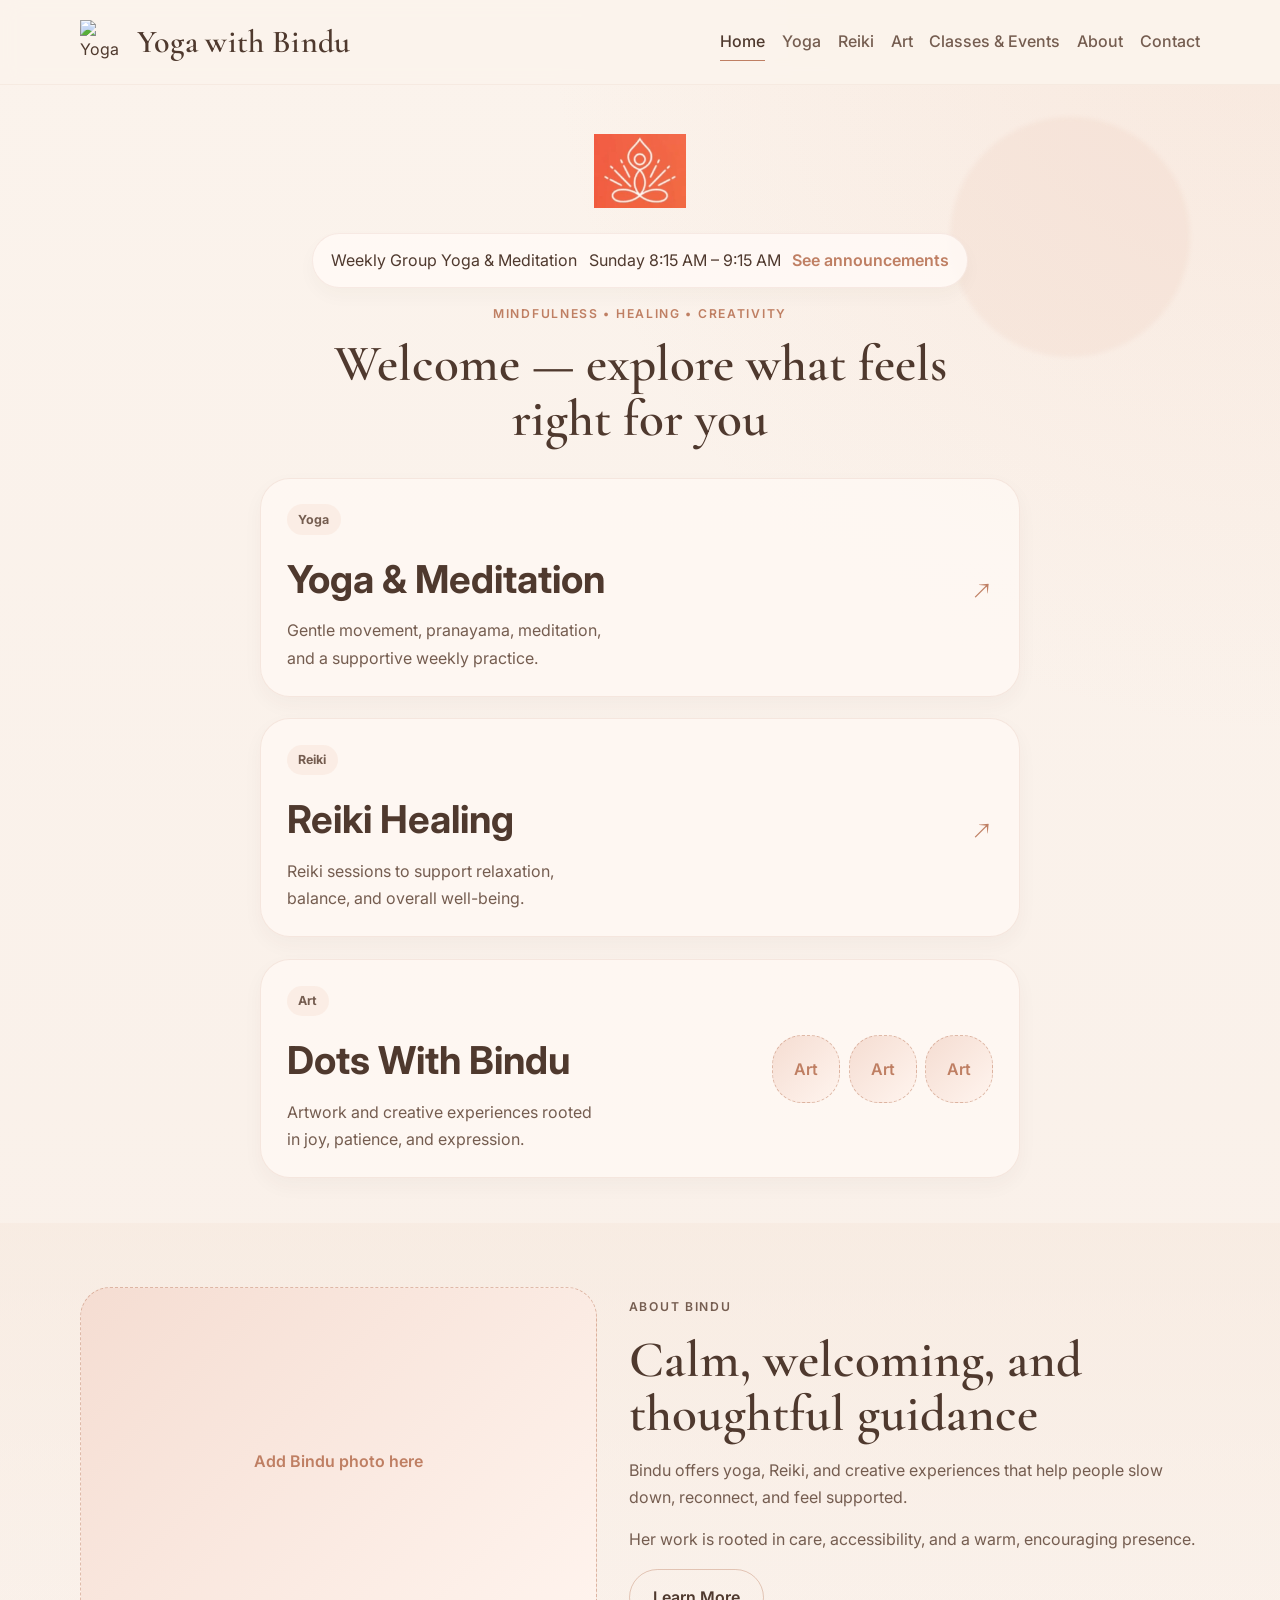
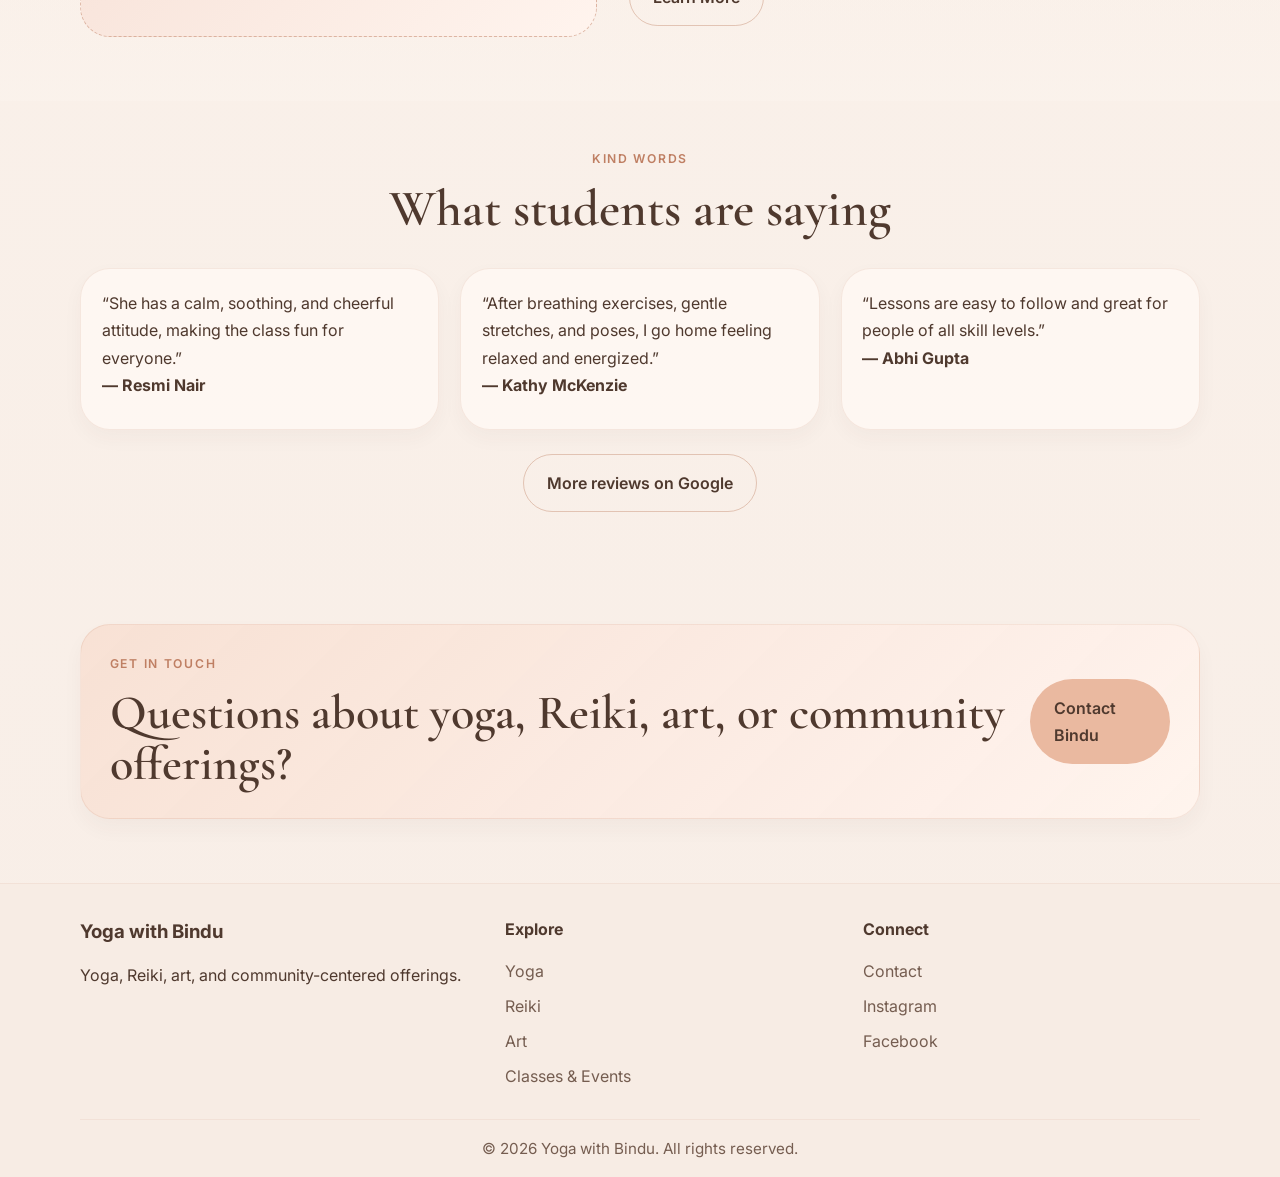
==== commit f1e29de5: "redesign homepage and soften styling" ====
--- a/index.html
+++ b/index.html
@@ -55,32 +55,40 @@
 
         <div class="home-headline-wrap">
           <p class="eyebrow">Mindfulness • Healing • Creativity</p>
-          <h1 class="home-headline">Welcome! Explore what feels right for you</h1>
+          <h1 class="home-headline">Welcome — explore what feels right for you</h1>
         </div>
 
         <div class="path-grid">
           <a href="yoga.html" class="path-card">
-            <p class="path-label">Yoga</p>
-            <h2>Yoga & Meditation</h2>
-            <p>
-              Gentle movement, pranayama, meditation, and a supportive weekly practice.
-            </p>
+            <div class="path-card-copy">
+              <p class="path-label">Yoga</p>
+              <h2>Yoga & Meditation</h2>
+              <p>
+                Gentle movement, pranayama, meditation, and a supportive weekly practice.
+              </p>
+            </div>
+            <div class="path-arrow">↗</div>
           </a>
 
           <a href="reiki.html" class="path-card">
-            <p class="path-label">Reiki</p>
-            <h2>Reiki Healing</h2>
-            <p>
-              Reiki sessions to support relaxation, balance, and overall well-being.
-            </p>
+            <div class="path-card-copy">
+              <p class="path-label">Reiki</p>
+              <h2>Reiki Healing</h2>
+              <p>
+                Reiki sessions to support relaxation, balance, and overall well-being.
+              </p>
+            </div>
+            <div class="path-arrow">↗</div>
           </a>
 
           <a href="art.html" class="path-card path-card-art">
-            <p class="path-label">Art</p>
-            <h2>Dots With Bindu</h2>
-            <p>
-              Artwork and creative experiences rooted in joy, patience, and expression.
-            </p>
+            <div class="path-card-copy">
+              <p class="path-label">Art</p>
+              <h2>Dots With Bindu</h2>
+              <p>
+                Artwork and creative experiences rooted in joy, patience, and expression.
+              </p>
+            </div>
 
             <div class="path-art-thumbs">
               <div class="thumb placeholder-block"><span>Art</span></div>
--- a/style.css
+++ b/style.css
@@ -1,20 +1,21 @@
 :root {
-  --bg: #fdf6f1;
-  --bg-soft: #f8ebe3;
-  --white: #fffaf7;
-  --peach: #efc2ad;
-  --peach-dark: #dfaa90;
-  --peach-hover: #d9987d;
-  --peach-deep: #b9785e;
-  --text: #5a4032;
-  --text-soft: #7b6053;
-  --border: #edd8cc;
-  --shadow: 0 8px 24px rgba(90, 64, 50, 0.08);
-  --radius-lg: 28px;
-  --radius-md: 20px;
-  --radius-sm: 14px;
-  --max-width: 1180px;
-  --transition: 0.3s ease;
+  --bg: #fbf3ec;
+  --bg-soft: #f6e8dd;
+  --paper: #fffaf6;
+  --paper-2: #fff6f0;
+  --peach: #eab9a0;
+  --peach-deep: #bf7f63;
+  --peach-dark: #d79a7d;
+  --sage: #b7b7a4;
+  --text: #4f392e;
+  --text-soft: #755d50;
+  --border: rgba(191, 127, 99, 0.18);
+  --shadow: 0 10px 24px rgba(79, 57, 46, 0.06);
+  --radius-lg: 30px;
+  --radius-md: 22px;
+  --radius-sm: 16px;
+  --max-width: 1120px;
+  --transition: 0.28s ease;
 }
 
 * {
@@ -29,9 +30,11 @@
 
 body {
   font-family: "Inter", sans-serif;
-  background: var(--bg);
+  background:
+    radial-gradient(circle at top right, rgba(234, 185, 160, 0.18), transparent 24%),
+    linear-gradient(180deg, #fbf3ec 0%, #f8eee7 100%);
   color: var(--text);
-  line-height: 1.65;
+  line-height: 1.7;
 }
 
 img {
@@ -49,30 +52,27 @@
 }
 
 .container {
-  width: min(92%, var(--max-width));
+  width: min(90%, var(--max-width));
   margin: 0 auto;
 }
 
 .section {
-  padding: 4.25rem 0;
+  padding: 4rem 0;
 }
 
 .compact-section {
-  padding: 3.2rem 0;
-}
-
-.soft-section {
-  background: linear-gradient(180deg, #fdf6f1 0%, #f8ebe3 100%);
-}
-
+  padding: 3rem 0;
+}
+
+.soft-section,
 .compact-about {
-  background: linear-gradient(180deg, #fdf6f1 0%, #f8ebe3 100%);
+  background: linear-gradient(180deg, rgba(246, 232, 221, 0.55) 0%, rgba(255, 250, 246, 0.2) 100%);
 }
 
 .eyebrow {
   text-transform: uppercase;
-  letter-spacing: 0.12em;
-  font-size: 0.78rem;
+  letter-spacing: 0.14em;
+  font-size: 0.76rem;
   font-weight: 600;
   color: var(--peach-deep);
   margin-bottom: 0.8rem;
@@ -80,7 +80,7 @@
 
 .section-heading {
   text-align: center;
-  margin-bottom: 2.5rem;
+  margin-bottom: 2rem;
 }
 
 .section-heading h2,
@@ -88,30 +88,31 @@
 .text-block h2,
 .cta-banner h2,
 .home-headline,
-.path-card h2,
-.narrow-text h2 {
+.narrow-text h2,
+.offerings-heading {
   font-family: "Cormorant Garamond", serif;
-  line-height: 1.08;
+  line-height: 1.06;
+  font-weight: 600;
 }
 
 .section-heading h2 {
-  font-size: clamp(2rem, 4vw, 3rem);
+  font-size: clamp(2rem, 4vw, 3.2rem);
 }
 
 .site-header {
   position: sticky;
   top: 0;
   z-index: 1000;
-  background: rgba(253, 246, 241, 0.96);
+  background: rgba(251, 243, 236, 0.92);
   backdrop-filter: blur(10px);
-  border-bottom: 1px solid rgba(237, 216, 204, 0.75);
+  border-bottom: 1px solid rgba(191, 127, 99, 0.08);
 }
 
 .nav-container {
   display: flex;
   align-items: center;
   justify-content: space-between;
-  min-height: 82px;
+  min-height: 84px;
   gap: 1rem;
 }
 
@@ -123,8 +124,8 @@
 }
 
 .logo-img {
-  width: 42px;
-  height: 42px;
+  width: 44px;
+  height: 44px;
   object-fit: contain;
   flex-shrink: 0;
 }
@@ -140,7 +141,7 @@
 .site-nav {
   display: flex;
   align-items: center;
-  gap: 1.1rem;
+  gap: 1.05rem;
 }
 
 .site-nav a {
@@ -161,7 +162,7 @@
   left: 0;
   bottom: -0.35rem;
   width: 0;
-  height: 2px;
+  height: 1.5px;
   background: var(--peach-deep);
   transition: width var(--transition);
 }
@@ -191,14 +192,14 @@
   padding: 0.9rem 1.45rem;
   border-radius: 999px;
   font-weight: 600;
+  border: 1px solid transparent;
   cursor: pointer;
-  border: 1px solid transparent;
-  transition: all 0.28s ease;
+  transition: all var(--transition);
 }
 
 .btn:hover {
   transform: translateY(-1px);
-  box-shadow: 0 8px 18px rgba(90, 64, 50, 0.08);
+  box-shadow: 0 10px 18px rgba(79, 57, 46, 0.08);
 }
 
 .btn-primary {
@@ -207,81 +208,106 @@
 }
 
 .btn-primary:hover {
-  background: var(--peach-hover);
+  background: var(--peach-dark);
 }
 
 .btn-secondary {
   background: transparent;
   color: var(--text);
-  border: 1px solid var(--peach-dark);
+  border: 1px solid rgba(191, 127, 99, 0.4);
 }
 
 .btn-secondary:hover {
-  background: #f8ebe3;
-  border-color: var(--peach-hover);
+  background: rgba(246, 232, 221, 0.7);
+  border-color: var(--peach-deep);
 }
 
 .page-hero {
-  padding: 4rem 0 3rem;
+  padding: 3.6rem 0 2.8rem;
 }
 
 .compact-hero {
-  padding: 3.2rem 0 2.6rem;
+  padding: 3rem 0 2.2rem;
 }
 
 .page-hero-grid {
   display: grid;
-  grid-template-columns: 1.15fr 0.85fr;
+  grid-template-columns: 1.1fr 0.9fr;
   gap: 2rem;
   align-items: center;
 }
 
 .page-hero h1 {
-  font-size: clamp(2.4rem, 5vw, 3.8rem);
+  font-size: clamp(2.5rem, 5vw, 4.25rem);
   margin-bottom: 1rem;
 }
 
 .hero-description {
   max-width: 620px;
   color: var(--text-soft);
-  font-size: 1.02rem;
-  margin-bottom: 1.5rem;
+  font-size: 1rem;
+  margin-bottom: 1.4rem;
 }
 
 .hero-buttons {
   display: flex;
-  gap: 1rem;
+  gap: 0.9rem;
   flex-wrap: wrap;
 }
 
+/* HOME */
 .home-simple-hero {
+  position: relative;
   padding-top: 2.5rem;
-  padding-bottom: 3.2rem;
+  padding-bottom: 2.8rem;
+}
+
+.home-simple-hero::before {
+  content: "";
+  position: absolute;
+  width: 240px;
+  height: 240px;
+  border-radius: 50%;
+  background: rgba(234, 185, 160, 0.14);
+  top: 2rem;
+  right: 7%;
+  filter: blur(2px);
+  z-index: 0;
+}
+
+.home-simple-hero .container {
+  position: relative;
+  z-index: 1;
 }
 
 .home-logo-space {
   display: flex;
   justify-content: center;
-  margin-bottom: 1.4rem;
+  margin-bottom: 1rem;
 }
 
 .hero-logo {
-  width: 90px;
-  height: 90px;
+  width: 92px;
+  height: 92px;
   object-fit: contain;
 }
 
 .announcement-strip {
-  display: flex;
-  gap: 0.8rem;
+  display: inline-flex;
+  gap: 0.7rem;
   justify-content: center;
   flex-wrap: wrap;
-  background: rgba(255, 250, 247, 0.96);
-  border: 1px solid rgba(237, 216, 204, 0.8);
+  background: rgba(255, 250, 246, 0.85);
+  border: 1px solid rgba(191, 127, 99, 0.12);
   border-radius: 999px;
-  padding: 0.8rem 1.1rem;
-  margin-bottom: 1.1rem;
-  box-shadow: 0 6px 18px rgba(90, 64, 50, 0.04);
+  padding: 0.8rem 1.15rem;
+  margin: 0 auto 1rem;
+  box-shadow: 0 8px 18px rgba(79, 57, 46, 0.03);
+}
+
+.home-simple-hero .announcement-strip {
+  display: flex;
+  width: fit-content;
 }
 
 .announcement-strip a {
@@ -291,145 +317,152 @@
 
 .home-headline-wrap {
   text-align: center;
-  margin-bottom: 1.4rem;
+  margin-bottom: 2rem;
 }
 
 .home-headline {
-  font-size: clamp(2rem, 3.5vw, 2.8rem);
-  max-width: 700px;
+  font-size: clamp(2.2rem, 4vw, 3.3rem);
+  max-width: 650px;
   margin: 0 auto;
 }
 
 .path-grid {
   display: grid;
+  grid-template-columns: 1fr;
+  gap: 1.35rem;
+  max-width: 760px;
+  margin: 0 auto;
+}
+
+.path-card {
+  position: relative;
+  display: grid;
+  grid-template-columns: 1fr auto;
+  gap: 1rem;
+  align-items: center;
+  padding: 1.6rem 1.6rem 1.5rem;
+  background: rgba(255, 250, 246, 0.7);
+  border: 1px solid rgba(191, 127, 99, 0.14);
+  border-radius: var(--radius-lg);
+  box-shadow: 0 8px 20px rgba(79, 57, 46, 0.04);
+  transition: transform var(--transition), box-shadow var(--transition), background-color var(--transition);
+}
+
+.path-card:hover {
+  transform: translateY(-2px);
+  box-shadow: 0 14px 28px rgba(79, 57, 46, 0.07);
+  background: rgba(255, 247, 241, 0.95);
+}
+
+.path-card-copy {
+  max-width: 500px;
+}
+
+.path-label {
+  display: inline-block;
+  margin-bottom: 0.75rem;
+  padding: 0.28rem 0.72rem;
+  border-radius: 999px;
+  background: rgba(234, 185, 160, 0.16);
+  color: var(--peach-deep);
+  font-size: 0.78rem;
+  font-weight: 700;
+}
+
+.path-card h2 {
+  font-size: clamp(2rem, 3vw, 2.8rem);
+  margin-bottom: 0.35rem;
+}
+
+.path-card p {
+  color: var(--text-soft);
+  max-width: 32ch;
+}
+
+.path-arrow {
+  font-family: "Cormorant Garamond", serif;
+  font-size: 2rem;
+  color: var(--peach-deep);
+  padding-right: 0.3rem;
+}
+
+.path-card-art {
+  align-items: start;
+}
+
+.path-art-thumbs {
+  display: grid;
+  grid-template-columns: repeat(3, 68px);
+  gap: 0.55rem;
+  align-self: center;
+}
+
+.thumb {
+  min-height: 68px;
+  border-radius: var(--radius-sm);
+}
+
+.split-layout {
+  display: grid;
+  grid-template-columns: 0.95fr 1.05fr;
+  gap: 2rem;
+  align-items: center;
+}
+
+.placeholder-block {
+  background: linear-gradient(135deg, #f5ddd2, #fff4ee);
+  border: 1px dashed rgba(191, 127, 99, 0.48);
+  border-radius: var(--radius-lg);
+  display: flex;
+  justify-content: center;
+  align-items: center;
+  color: var(--peach-deep);
+  font-weight: 600;
+}
+
+.image-block {
+  min-height: 350px;
+  overflow: hidden;
+}
+
+.text-block h2 {
+  font-size: clamp(2.2rem, 5vw, 3.2rem);
+  margin-bottom: 0.95rem;
+}
+
+.text-block p {
+  margin-bottom: 0.95rem;
+  color: var(--text-soft);
+}
+
+.cards-grid,
+.footer-grid,
+.gallery-grid {
+  display: grid;
+  gap: 1.3rem;
+}
+
+.cards-grid {
   grid-template-columns: repeat(3, 1fr);
-  gap: 1.4rem;
-}
-
-.path-card,
+}
+
+.testimonials-grid {
+  grid-template-columns: repeat(3, 1fr);
+}
+
 .info-card,
 .testimonial-card,
 .event-card {
-  background: rgba(255, 250, 247, 0.95);
-  border: 1px solid rgba(237, 216, 204, 0.55);
+  background: rgba(255, 250, 246, 0.72);
+  border: 1px solid rgba(191, 127, 99, 0.14);
   border-radius: var(--radius-lg);
-  box-shadow: 0 6px 18px rgba(90, 64, 50, 0.05);
-}
-
-.path-card {
-  position: relative;
-  display: block;
-  padding: 1.8rem;
-  min-height: 280px;
-  border: 1px solid rgba(237, 216, 204, 0.5);
-  transition: transform var(--transition), box-shadow var(--transition), background-color var(--transition);
-}
-
-.path-card::before {
-  content: "";
-  display: block;
-  width: 48px;
-  height: 48px;
-  border-radius: 50%;
-  background: rgba(239, 194, 173, 0.18);
-  margin-bottom: 1rem;
-}
-
-.path-card:hover {
-  transform: translateY(-4px);
-  box-shadow: 0 12px 28px rgba(90, 64, 50, 0.08);
-  background-color: #fff7f2;
-}
-
-.path-label {
-  display: inline-block;
-  margin-bottom: 0.85rem;
-  padding: 0.35rem 0.8rem;
-  border-radius: 999px;
-  background: var(--bg-soft);
-  color: var(--peach-deep);
-  font-size: 0.82rem;
-  font-weight: 700;
-}
-
-.path-card h2 {
-  font-size: clamp(2.1rem, 3vw, 2.9rem);
-  margin-bottom: 0.8rem;
-}
-
-.path-card p:last-child {
-  max-width: 28ch;
-}
-
-.path-card-art {
-  display: flex;
-  flex-direction: column;
-  gap: 1rem;
-}
-
-.path-art-thumbs {
-  display: grid;
-  grid-template-columns: repeat(3, 1fr);
-  gap: 0.7rem;
-  margin-top: auto;
-}
-
-.thumb {
-  min-height: 78px;
-  border-radius: var(--radius-sm);
-}
-
-.split-layout {
-  display: grid;
-  grid-template-columns: 0.95fr 1.05fr;
-  gap: 2rem;
-  align-items: center;
-}
-
-.placeholder-block {
-  background: linear-gradient(135deg, #f5ddd2, #fff4ee);
-  border: 1px dashed var(--peach-deep);
-  border-radius: var(--radius-lg);
-  display: flex;
-  justify-content: center;
-  align-items: center;
-  color: var(--peach-deep);
-  font-weight: 600;
-}
-
-.image-block {
-  min-height: 360px;
-}
-
-.text-block h2 {
-  font-size: clamp(2.1rem, 5vw, 3.1rem);
-  margin-bottom: 1rem;
-}
-
-.text-block p {
-  margin-bottom: 1rem;
-  color: var(--text-soft);
-}
-
-.cards-grid,
-.footer-grid,
-.gallery-grid {
-  display: grid;
-  gap: 1.5rem;
-}
-
-.cards-grid {
-  grid-template-columns: repeat(3, 1fr);
-}
-
-.testimonials-grid {
-  grid-template-columns: repeat(3, 1fr);
+  box-shadow: 0 8px 20px rgba(79, 57, 46, 0.04);
 }
 
 .info-card,
 .testimonial-card {
-  padding: 1.4rem;
-  transition: transform var(--transition), box-shadow var(--transition), border-color var(--transition);
+  padding: 1.3rem;
+  transition: transform var(--transition), box-shadow var(--transition);
 }
 
 .info-card:hover,
@@ -437,15 +470,15 @@
 .event-card:hover,
 .gallery-item:hover,
 .offering-row:hover {
-  transform: translateY(-3px);
-  box-shadow: 0 10px 22px rgba(90, 64, 50, 0.08);
+  transform: translateY(-2px);
+  box-shadow: 0 12px 22px rgba(79, 57, 46, 0.06);
 }
 
 .info-card h3,
 .testimonial-card h4,
 .event-card h3,
 .offering-row h3 {
-  margin-bottom: 0.7rem;
+  margin-bottom: 0.6rem;
 }
 
 .offering-stack {
@@ -456,13 +489,13 @@
 .offering-row {
   display: grid;
   grid-template-columns: 1.4fr 0.6fr;
-  gap: 1.2rem;
+  gap: 1rem;
   align-items: start;
-  background: #fff8f4;
-  border: none;
+  background: rgba(255, 248, 244, 0.88);
+  border: 1px solid rgba(191, 127, 99, 0.08);
   border-radius: var(--radius-lg);
-  padding: 1.3rem 1.4rem;
-  box-shadow: 0 4px 14px rgba(90, 64, 50, 0.05);
+  padding: 1.25rem 1.35rem;
+  box-shadow: 0 6px 16px rgba(79, 57, 46, 0.04);
   transition: transform var(--transition), box-shadow var(--transition);
 }
 
@@ -470,7 +503,7 @@
   display: inline-block;
   color: var(--peach-deep);
   font-weight: 700;
-  margin-bottom: 0.4rem;
+  margin-bottom: 0.35rem;
 }
 
 .offering-side {
@@ -483,8 +516,10 @@
 }
 
 .gallery-item {
-  min-height: 240px;
-  transition: transform var(--transition), box-shadow var(--transition), border-color var(--transition);
+  min-height: 220px;
+  border-radius: var(--radius-lg);
+  overflow: hidden;
+  transition: transform var(--transition), box-shadow var(--transition);
 }
 
 .narrow-text {
@@ -500,23 +535,23 @@
 
 .event-list {
   display: grid;
-  gap: 1.2rem;
+  gap: 1rem;
 }
 
 .event-card {
   display: grid;
   grid-template-columns: 96px 1fr auto;
-  gap: 1.1rem;
-  align-items: center;
-  padding: 1.2rem 1.25rem;
-  transition: transform var(--transition), box-shadow var(--transition), border-color var(--transition);
+  gap: 1rem;
+  align-items: center;
+  padding: 1.15rem 1.2rem;
+  transition: transform var(--transition), box-shadow var(--transition);
 }
 
 .event-date-box {
-  background: #fff3ec;
-  border: 1px solid rgba(237, 216, 204, 0.7);
+  background: rgba(255, 243, 236, 0.9);
+  border: 1px solid rgba(191, 127, 99, 0.16);
   border-radius: var(--radius-md);
-  min-height: 96px;
+  min-height: 92px;
   display: flex;
   flex-direction: column;
   justify-content: center;
@@ -525,13 +560,13 @@
 }
 
 .event-month {
-  font-size: 0.8rem;
+  font-size: 0.78rem;
   font-weight: 700;
   letter-spacing: 0.08em;
 }
 
 .event-day {
-  font-size: 2rem;
+  font-size: 1.9rem;
   font-weight: 700;
   line-height: 1;
 }
@@ -539,24 +574,24 @@
 .event-meta {
   color: var(--text-soft);
   font-weight: 600;
-  margin-bottom: 0.5rem;
+  margin-bottom: 0.45rem;
 }
 
 .center-button {
   text-align: center;
-  margin-top: 1.8rem;
+  margin-top: 1.5rem;
 }
 
 .cta-banner-inner {
-  background: linear-gradient(135deg, #f7dfd2, #fff4ee);
-  border: 1px solid rgba(237, 216, 204, 0.8);
+  background: linear-gradient(135deg, rgba(247, 223, 210, 0.9), rgba(255, 244, 238, 0.95));
+  border: 1px solid rgba(191, 127, 99, 0.14);
   border-radius: var(--radius-lg);
-  padding: 2rem;
-  box-shadow: 0 8px 20px rgba(90, 64, 50, 0.05);
+  padding: 1.8rem;
+  box-shadow: 0 10px 20px rgba(79, 57, 46, 0.04);
   display: flex;
   align-items: center;
   justify-content: space-between;
-  gap: 1.5rem;
+  gap: 1.25rem;
 }
 
 .cta-banner h2 {
@@ -564,9 +599,9 @@
 }
 
 .site-footer {
-  background: #faeee6;
-  border-top: 1px solid rgba(237, 216, 204, 0.8);
-  padding-top: 2.2rem;
+  background: #f7ece4;
+  border-top: 1px solid rgba(191, 127, 99, 0.1);
+  padding-top: 2rem;
 }
 
 .footer-grid {
@@ -576,11 +611,11 @@
 
 .footer-grid h3,
 .footer-grid h4 {
-  margin-bottom: 1rem;
+  margin-bottom: 0.9rem;
 }
 
 .footer-grid li {
-  margin-bottom: 0.55rem;
+  margin-bottom: 0.5rem;
 }
 
 .footer-grid a {
@@ -593,9 +628,9 @@
 }
 
 .footer-bottom {
-  padding: 1.1rem 0;
-  margin-top: 1.4rem;
-  border-top: 1px solid rgba(237, 216, 204, 0.8);
+  padding: 1rem 0;
+  margin-top: 1.25rem;
+  border-top: 1px solid rgba(191, 127, 99, 0.1);
   text-align: center;
   color: var(--text-soft);
   font-size: 0.95rem;
@@ -605,13 +640,12 @@
 .site-nav a:focus-visible,
 .menu-toggle:focus-visible,
 a:focus-visible {
-  outline: 3px solid rgba(201, 135, 114, 0.35);
+  outline: 3px solid rgba(191, 127, 99, 0.28);
   outline-offset: 4px;
   border-radius: 10px;
 }
 
 @media (max-width: 1024px) {
-  .path-grid,
   .cards-grid,
   .testimonials-grid,
   .gallery-grid,
@@ -629,6 +663,15 @@
   .event-card {
     grid-template-columns: 1fr;
     align-items: start;
+  }
+
+  .path-card {
+    grid-template-columns: 1fr;
+  }
+
+  .path-art-thumbs {
+    grid-template-columns: repeat(3, 1fr);
+    width: 100%;
   }
 }
 
@@ -656,7 +699,7 @@
   }
 
   .brand-name {
-    font-size: 1.5rem;
+    font-size: 1.45rem;
   }
 
   .hero-buttons,
@@ -667,7 +710,7 @@
 
   .section,
   .compact-section {
-    padding: 3.5rem 0;
+    padding: 2.8rem 0;
   }
 
   .image-block {
@@ -675,7 +718,7 @@
   }
 
   .gallery-item {
-    min-height: 210px;
+    min-height: 200px;
   }
 
   .announcement-strip {
@@ -683,7 +726,11 @@
   }
 
   .hero-logo {
-    width: 90px;
-    height: 90px;
+    width: 72px;
+    height: 72px;
+  }
+
+  .home-headline {
+    font-size: 2rem;
   }
 }
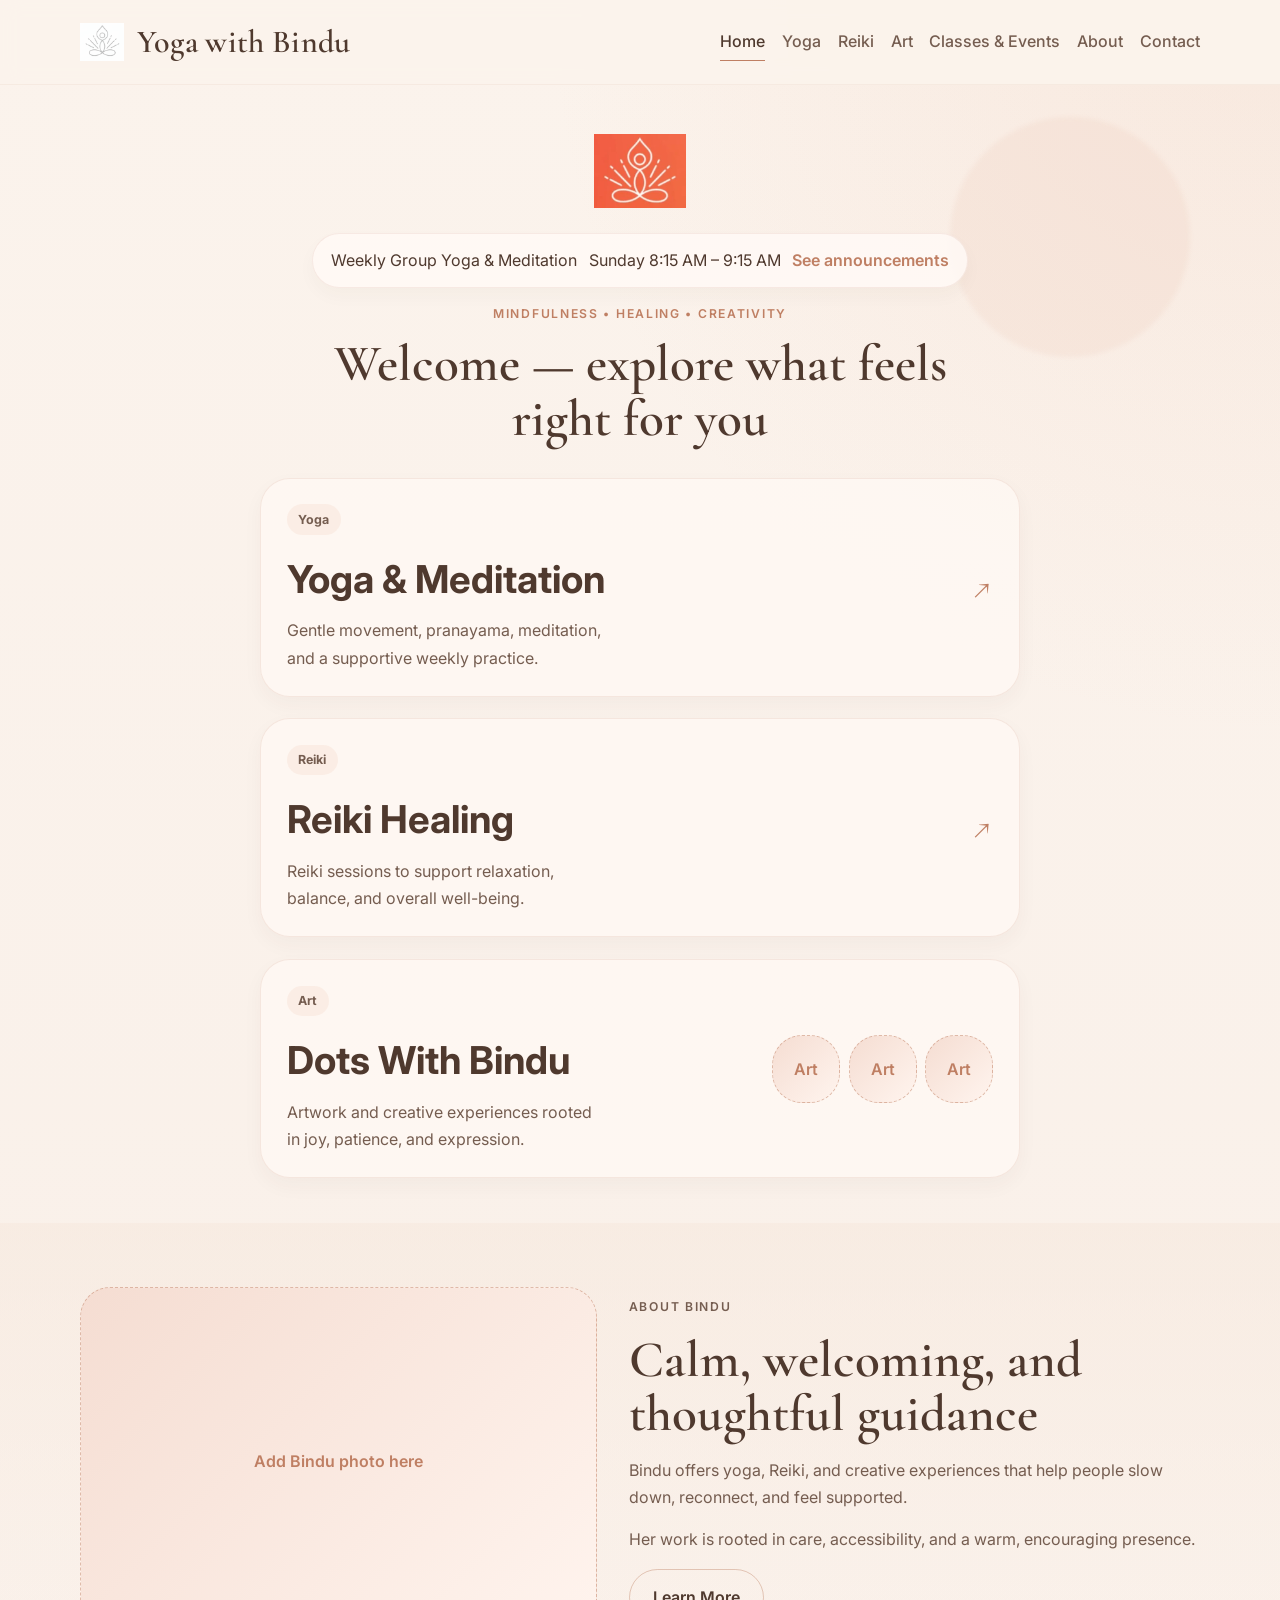
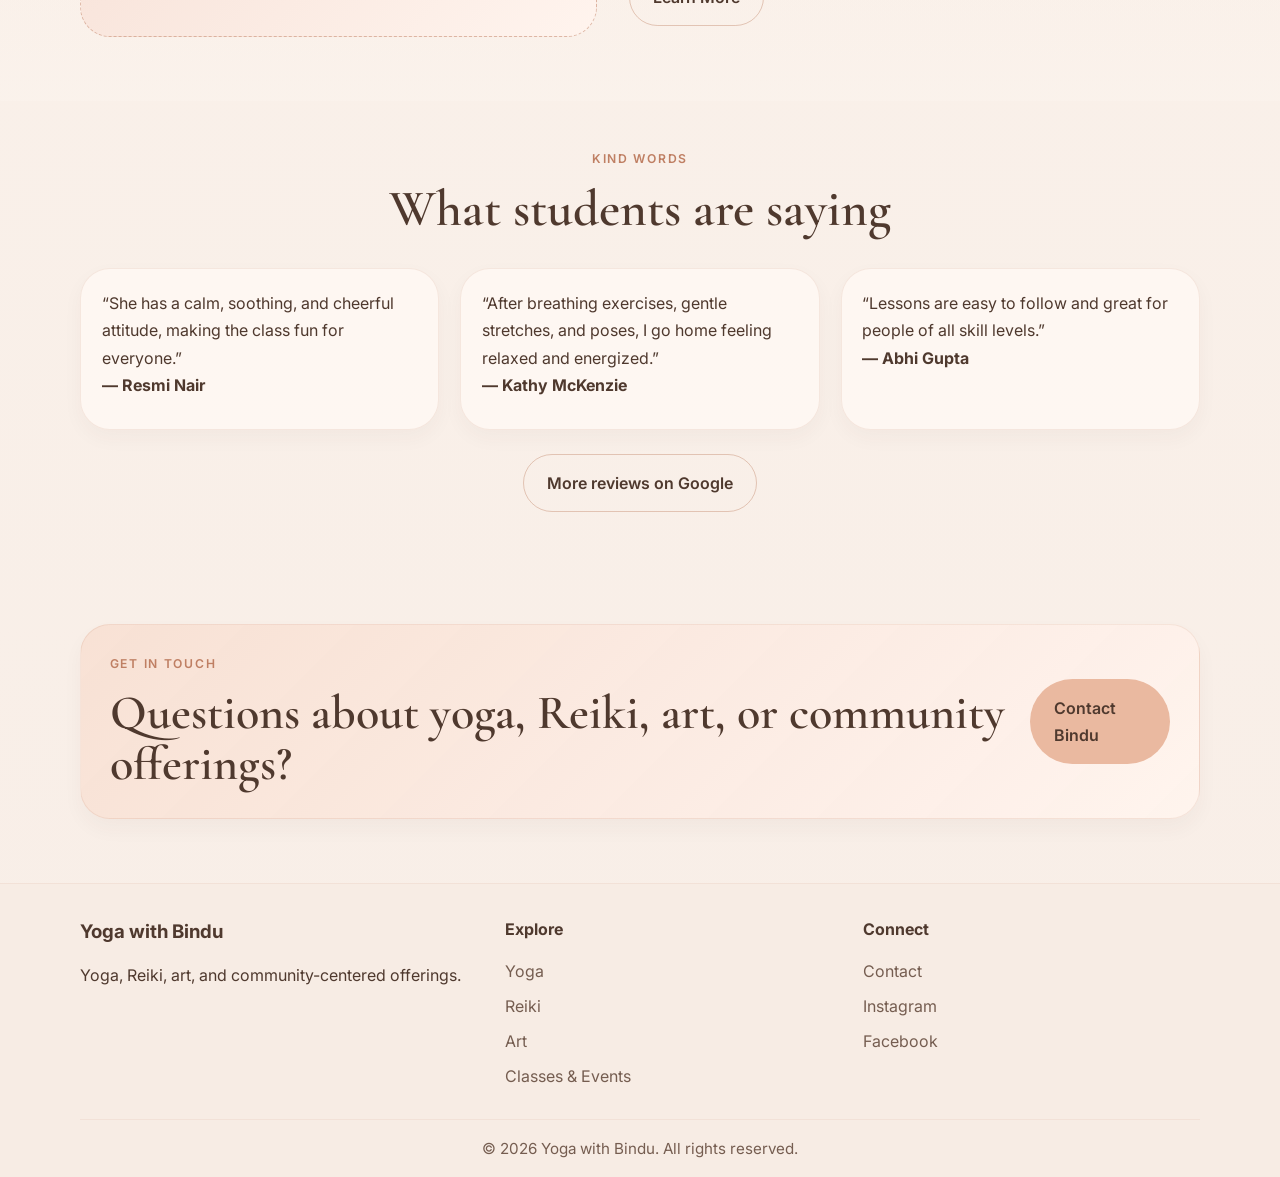
==== commit a886eec2: "add art and class carousels" ====
--- a/index.html
+++ b/index.html
@@ -20,7 +20,7 @@
   <header class="site-header">
     <div class="container nav-container">
       <a href="index.html" class="brand-lockup">
-        <img src="images/logo_bw.png" class="logo-img" alt="Yoga with Bindu logo" />
+        <img src="images/logo_bw.PNG" class="logo-img" alt="Yoga with Bindu logo" />
         <div class="brand-name">Yoga with Bindu</div>
       </a>
 
--- a/style.css
+++ b/style.css
@@ -733,4 +733,75 @@
   .home-headline {
     font-size: 2rem;
   }
+}
+
+.art-carousel {
+  overflow: hidden;
+  width: 100%;
+  position: relative;
+  padding: 0.5rem 0;
+}
+
+.art-track {
+  display: flex;
+  gap: 1rem;
+  width: max-content;
+  animation: scrollArt 28s linear infinite;
+}
+
+.art-carousel:hover .art-track {
+  animation-play-state: paused;
+}
+
+.art-slide {
+  width: 250px;
+  height: 250px;
+  flex: 0 0 auto;
+  border-radius: var(--radius-md);
+  overflow: hidden;
+  box-shadow: 0 8px 18px rgba(79, 57, 46, 0.06);
+  background: var(--paper);
+}
+
+.art-slide img {
+  width: 100%;
+  height: 100%;
+  object-fit: cover;
+  display: block;
+  transition: transform var(--transition);
+}
+
+.art-slide:hover img {
+  transform: scale(1.04);
+}
+
+.class-carousel .art-slide {
+  width: 290px;
+  height: 215px;
+}
+
+@keyframes scrollArt {
+  from {
+    transform: translateX(0);
+  }
+  to {
+    transform: translateX(-50%);
+  }
+}
+
+@media (max-width: 768px) {
+  .art-slide {
+    width: 185px;
+    height: 185px;
+  }
+
+  .class-carousel .art-slide {
+    width: 220px;
+    height: 165px;
+  }
+
+  .art-track {
+    gap: 0.75rem;
+    animation-duration: 22s;
+  }
 }
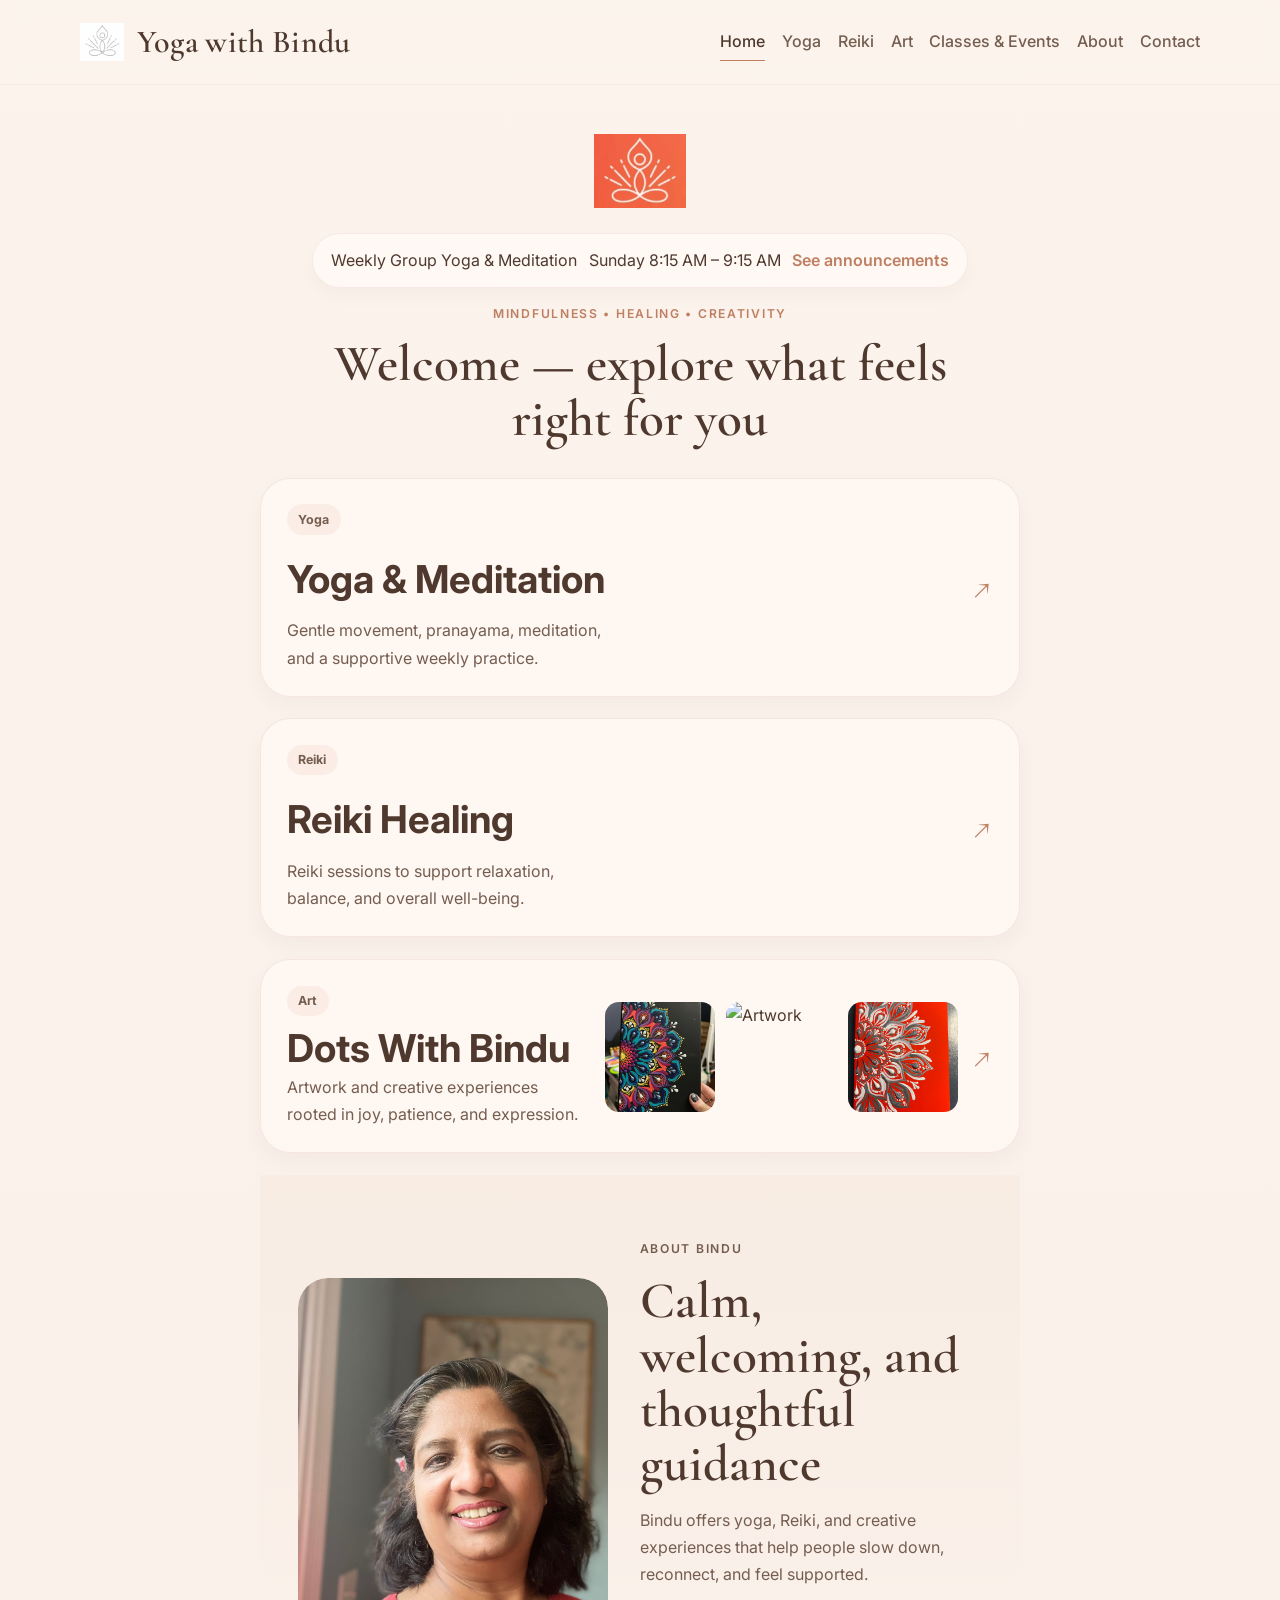
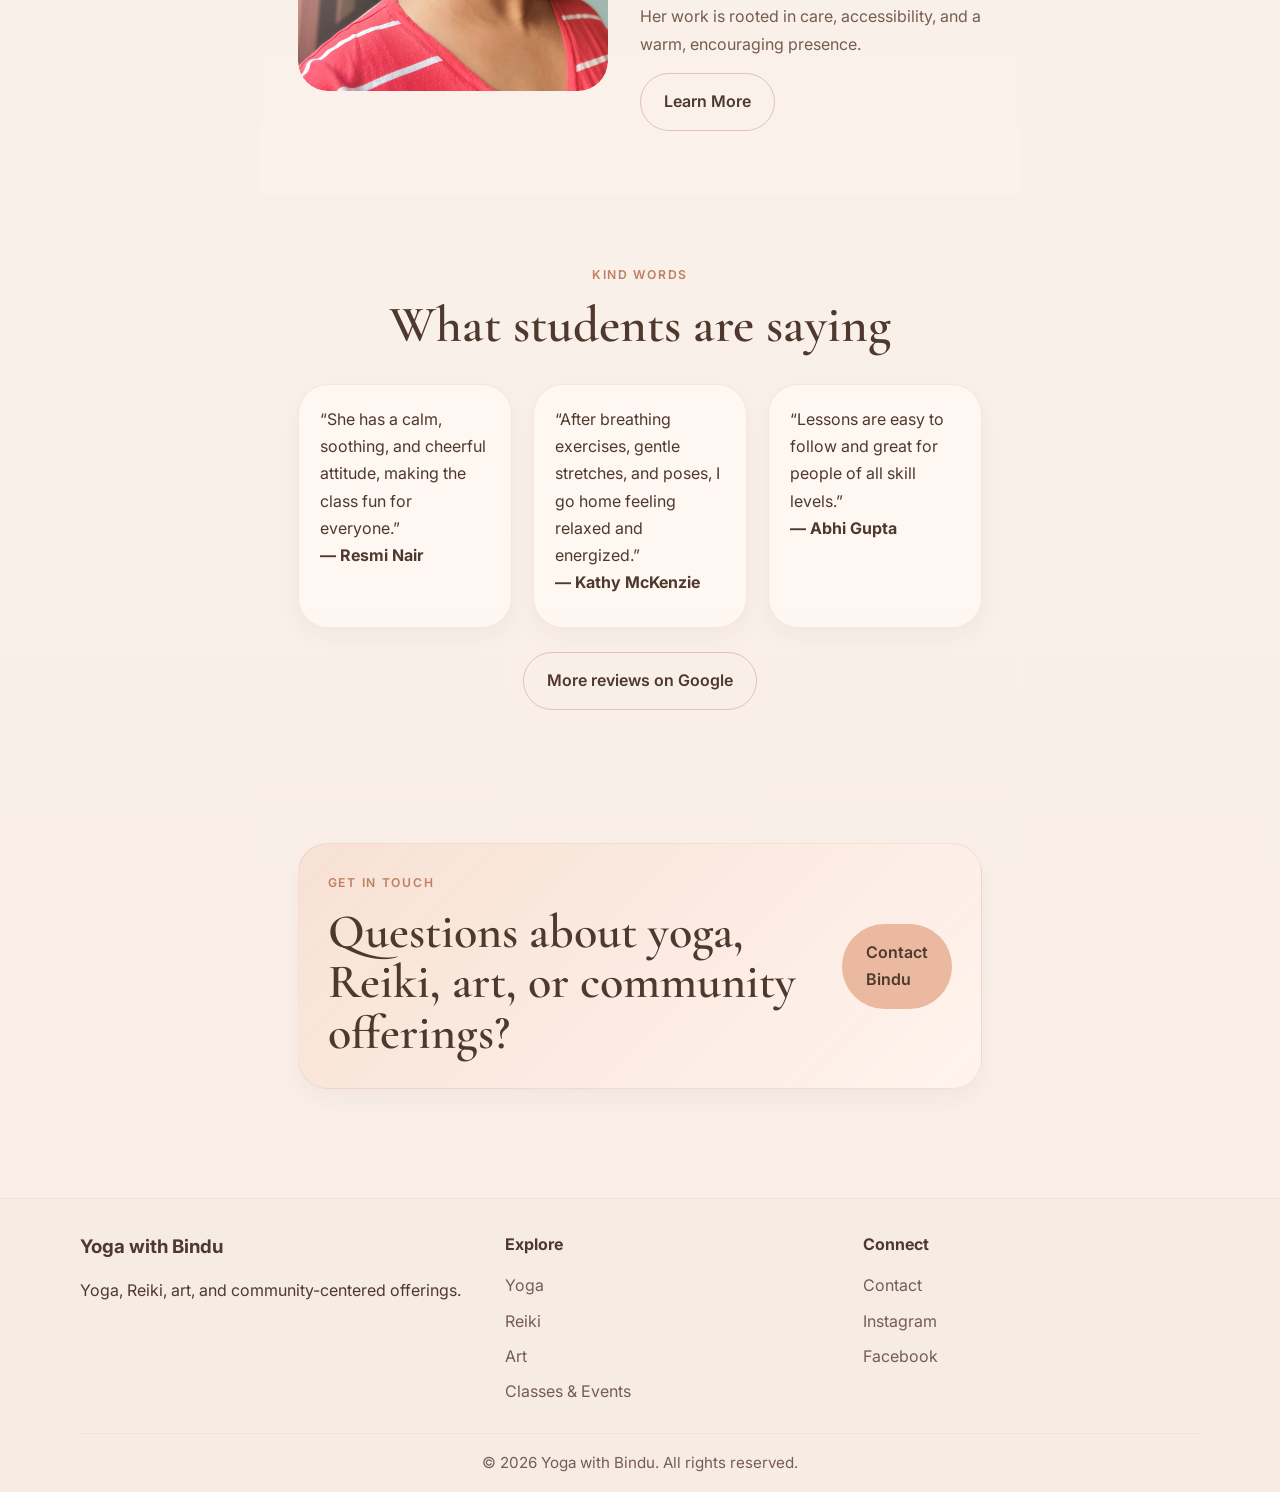
==== commit b5a417bd: "fix duplicated art card on homepage" ====
--- a/index.html
+++ b/index.html
@@ -82,28 +82,35 @@
           </a>
 
           <a href="art.html" class="path-card path-card-art">
-            <div class="path-card-copy">
-              <p class="path-label">Art</p>
-              <h2>Dots With Bindu</h2>
-              <p>
-                Artwork and creative experiences rooted in joy, patience, and expression.
-              </p>
+            <div class="path-card-main">
+                <div class="path-card-copy">
+                <p class="path-label">Art</p>
+                <h2>Dots With Bindu</h2>
+                <p>
+                    Artwork and creative experiences rooted in joy, patience, and expression.
+                </p>
+                </div>
+
+                <div class="path-art-thumbs">
+                <div class="thumb">
+                    <img src="images/art/IMG_6525.jpeg" alt="Artwork" />
+                </div>
+                <div class="thumb">
+                    <img src="images/art/IMG_6178.jpeg" alt="Artwork" />
+                </div>
+                <div class="thumb">
+                    <img src="images/art/IMG_6591.jpeg" alt="Artwork" />
+                </div>
+                </div>
             </div>
 
-            <div class="path-art-thumbs">
-              <div class="thumb placeholder-block"><span>Art</span></div>
-              <div class="thumb placeholder-block"><span>Art</span></div>
-              <div class="thumb placeholder-block"><span>Art</span></div>
-            </div>
-          </a>
-        </div>
-      </div>
-    </section>
+            <div class="path-arrow">↗</div>
+            </a>
 
     <section class="section compact-about">
       <div class="container split-layout">
-        <div class="image-block placeholder-block">
-          <span>Add Bindu photo here</span>
+        <div class="image-block">
+            <img src="images/bindu.jpeg" alt="Bindu teaching yoga" />
         </div>
 
         <div class="text-block">
--- a/style.css
+++ b/style.css
@@ -30,9 +30,7 @@
 
 body {
   font-family: "Inter", sans-serif;
-  background:
-    radial-gradient(circle at top right, rgba(234, 185, 160, 0.18), transparent 24%),
-    linear-gradient(180deg, #fbf3ec 0%, #f8eee7 100%);
+  background: linear-gradient(180deg, #fbf3ec 0%, #f8eee7 100%);
   color: var(--text);
   line-height: 1.7;
 }
@@ -66,7 +64,11 @@
 
 .soft-section,
 .compact-about {
-  background: linear-gradient(180deg, rgba(246, 232, 221, 0.55) 0%, rgba(255, 250, 246, 0.2) 100%);
+  background: linear-gradient(
+    180deg,
+    rgba(246, 232, 221, 0.55) 0%,
+    rgba(255, 250, 246, 0.2) 100%
+  );
 }
 
 .eyebrow {
@@ -89,7 +91,7 @@
 .cta-banner h2,
 .home-headline,
 .narrow-text h2,
-.offerings-heading {
+.contact-copy h2 {
   font-family: "Cormorant Garamond", serif;
   line-height: 1.06;
   font-weight: 600;
@@ -99,6 +101,7 @@
   font-size: clamp(2rem, 4vw, 3.2rem);
 }
 
+/* HEADER */
 .site-header {
   position: sticky;
   top: 0;
@@ -185,6 +188,7 @@
   cursor: pointer;
 }
 
+/* BUTTONS */
 .btn {
   display: inline-flex;
   align-items: center;
@@ -222,6 +226,7 @@
   border-color: var(--peach-deep);
 }
 
+/* HERO */
 .page-hero {
   padding: 3.6rem 0 2.8rem;
 }
@@ -260,24 +265,6 @@
   position: relative;
   padding-top: 2.5rem;
   padding-bottom: 2.8rem;
-}
-
-.home-simple-hero::before {
-  content: "";
-  position: absolute;
-  width: 240px;
-  height: 240px;
-  border-radius: 50%;
-  background: rgba(234, 185, 160, 0.14);
-  top: 2rem;
-  right: 7%;
-  filter: blur(2px);
-  z-index: 0;
-}
-
-.home-simple-hero .container {
-  position: relative;
-  z-index: 1;
 }
 
 .home-logo-space {
@@ -387,21 +374,87 @@
 }
 
 .path-card-art {
-  align-items: start;
+  display: grid;
+  grid-template-columns: 1fr auto;
+  gap: 1rem;
+  align-items: center;
+}
+
+.path-card-main {
+  display: grid;
+  grid-template-columns: 1fr auto;
+  gap: 1rem;
+  align-items: center;
+  min-width: 0;
+}
+
+.path-card-art .path-card-copy {
+  min-width: 0;
+}
+
+.path-card-art .path-card-copy h2 {
+  white-space: normal;
+  line-height: 1.05;
 }
 
 .path-art-thumbs {
-  display: grid;
-  grid-template-columns: repeat(3, 68px);
-  gap: 0.55rem;
+  display: flex;
+  gap: 0.7rem;
+  flex-shrink: 0;
+}
+
+.thumb {
+  width: 110px;
+  height: 110px;
+  min-height: 110px;
+  border-radius: 14px;
+  overflow: hidden;
+  transition: transform 0.25s ease;
+}
+
+.thumb img {
+  width: 100%;
+  height: 100%;
+  object-fit: cover;
+}
+
+.thumb:hover {
+  transform: scale(1.06);
+}
+
+.path-card-art .path-arrow {
   align-self: center;
-}
-
-.thumb {
-  min-height: 68px;
-  border-radius: var(--radius-sm);
-}
-
+  justify-self: end;
+}
+
+/* IMAGE BLOCKS */
+.image-block {
+  min-height: 350px;
+  overflow: hidden;
+  border-radius: var(--radius-lg);
+}
+
+.image-block img {
+  width: 100%;
+  height: 100%;
+  object-fit: cover;
+  display: block;
+  border-radius: var(--radius-lg);
+}
+
+.service-hero-image {
+  height: 420px;
+}
+
+.contact-hero-image {
+  height: 360px;
+}
+
+.featured-art-hero {
+  height: 480px;
+}
+
+/* GENERAL LAYOUT */
 .split-layout {
   display: grid;
   grid-template-columns: 0.95fr 1.05fr;
@@ -418,11 +471,6 @@
   align-items: center;
   color: var(--peach-deep);
   font-weight: 600;
-}
-
-.image-block {
-  min-height: 350px;
-  overflow: hidden;
 }
 
 .text-block h2 {
@@ -481,6 +529,7 @@
   margin-bottom: 0.6rem;
 }
 
+/* OFFERINGS */
 .offering-stack {
   display: grid;
   gap: 1rem;
@@ -509,8 +558,10 @@
 .offering-side {
   color: var(--text-soft);
   font-weight: 600;
-}
-
+  text-align: center;
+}
+
+/* GALLERY */
 .gallery-grid {
   grid-template-columns: repeat(4, 1fr);
 }
@@ -533,6 +584,7 @@
   margin-bottom: 1rem;
 }
 
+/* EVENTS */
 .event-list {
   display: grid;
   gap: 1rem;
@@ -577,27 +629,79 @@
   margin-bottom: 0.45rem;
 }
 
+.centered-info-card {
+  text-align: center;
+}
+
+.centered-info-card p {
+  margin-bottom: 0.35rem;
+}
+
+/* CONTACT */
+.contact-grid {
+  display: grid;
+  grid-template-columns: 0.9fr 1.1fr;
+  gap: 2rem;
+  align-items: start;
+}
+
+.contact-card {
+  padding: 1.5rem;
+}
+
+.contact-copy h2 {
+  font-size: clamp(2rem, 4vw, 3rem);
+  margin-bottom: 0.9rem;
+}
+
+.contact-copy p {
+  color: var(--text-soft);
+  margin-bottom: 1rem;
+  max-width: 54ch;
+}
+
+/* CTA */
 .center-button {
   text-align: center;
   margin-top: 1.5rem;
 }
 
-.cta-banner-inner {
+.cta-banner-inner,
+.cta-banner-centered {
   background: linear-gradient(135deg, rgba(247, 223, 210, 0.9), rgba(255, 244, 238, 0.95));
   border: 1px solid rgba(191, 127, 99, 0.14);
   border-radius: var(--radius-lg);
   padding: 1.8rem;
   box-shadow: 0 10px 20px rgba(79, 57, 46, 0.04);
+}
+
+.cta-banner-inner {
   display: flex;
   align-items: center;
   justify-content: space-between;
   gap: 1.25rem;
 }
 
-.cta-banner h2 {
+.cta-banner-centered {
+  text-align: center;
+}
+
+.cta-banner h2,
+.cta-banner-centered h2 {
+  font-family: "Cormorant Garamond", serif;
   font-size: clamp(2rem, 4vw, 3rem);
-}
-
+  line-height: 1.06;
+}
+
+.cta-banner-centered h2 {
+  margin-bottom: 1rem;
+}
+
+.cta-banner-centered .eyebrow {
+  margin-bottom: 0.6rem;
+}
+
+/* FOOTER */
 .site-footer {
   background: #f7ece4;
   border-top: 1px solid rgba(191, 127, 99, 0.1);
@@ -636,6 +740,62 @@
   font-size: 0.95rem;
 }
 
+/* CAROUSELS */
+.art-carousel {
+  overflow: hidden;
+  width: 100%;
+  position: relative;
+  padding: 0.5rem 0;
+}
+
+.art-track {
+  display: flex;
+  gap: 1rem;
+  width: max-content;
+  animation: scrollArt 28s linear infinite;
+}
+
+.art-carousel:hover .art-track {
+  animation-play-state: paused;
+}
+
+.art-slide {
+  width: 250px;
+  height: 250px;
+  flex: 0 0 auto;
+  border-radius: var(--radius-md);
+  overflow: hidden;
+  box-shadow: 0 8px 18px rgba(79, 57, 46, 0.06);
+  background: var(--paper);
+}
+
+.art-slide img {
+  width: 100%;
+  height: 100%;
+  object-fit: cover;
+  display: block;
+  transition: transform var(--transition);
+}
+
+.art-slide:hover img {
+  transform: scale(1.04);
+}
+
+.class-carousel .art-slide {
+  width: 290px;
+  height: 215px;
+}
+
+@keyframes scrollArt {
+  from {
+    transform: translateX(0);
+  }
+  to {
+    transform: translateX(-50%);
+  }
+}
+
+/* ACCESSIBILITY */
 .btn:focus-visible,
 .site-nav a:focus-visible,
 .menu-toggle:focus-visible,
@@ -645,6 +805,18 @@
   border-radius: 10px;
 }
 
+/* RESPONSIVE */
+@media (max-width: 1100px) {
+  .path-card-main {
+    grid-template-columns: 1fr;
+    align-items: start;
+  }
+
+  .path-art-thumbs {
+    justify-content: flex-start;
+  }
+}
+
 @media (max-width: 1024px) {
   .cards-grid,
   .testimonials-grid,
@@ -652,7 +824,8 @@
   .footer-grid,
   .page-hero-grid,
   .split-layout,
-  .cta-banner-inner {
+  .cta-banner-inner,
+  .contact-grid {
     grid-template-columns: 1fr;
   }
 
@@ -669,9 +842,12 @@
     grid-template-columns: 1fr;
   }
 
-  .path-art-thumbs {
-    grid-template-columns: repeat(3, 1fr);
-    width: 100%;
+  .path-card-art {
+    grid-template-columns: 1fr;
+  }
+
+  .path-card-art .path-arrow {
+    justify-self: start;
   }
 }
 
@@ -733,63 +909,17 @@
   .home-headline {
     font-size: 2rem;
   }
-}
-
-.art-carousel {
-  overflow: hidden;
-  width: 100%;
-  position: relative;
-  padding: 0.5rem 0;
-}
-
-.art-track {
-  display: flex;
-  gap: 1rem;
-  width: max-content;
-  animation: scrollArt 28s linear infinite;
-}
-
-.art-carousel:hover .art-track {
-  animation-play-state: paused;
-}
-
-.art-slide {
-  width: 250px;
-  height: 250px;
-  flex: 0 0 auto;
-  border-radius: var(--radius-md);
-  overflow: hidden;
-  box-shadow: 0 8px 18px rgba(79, 57, 46, 0.06);
-  background: var(--paper);
-}
-
-.art-slide img {
-  width: 100%;
-  height: 100%;
-  object-fit: cover;
-  display: block;
-  transition: transform var(--transition);
-}
-
-.art-slide:hover img {
-  transform: scale(1.04);
-}
-
-.class-carousel .art-slide {
-  width: 290px;
-  height: 215px;
-}
-
-@keyframes scrollArt {
-  from {
-    transform: translateX(0);
-  }
-  to {
-    transform: translateX(-50%);
-  }
-}
-
-@media (max-width: 768px) {
+
+  .path-art-thumbs {
+    gap: 0.55rem;
+  }
+
+  .thumb {
+    width: 92px;
+    height: 92px;
+    min-height: 92px;
+  }
+
   .art-slide {
     width: 185px;
     height: 185px;
@@ -804,4 +934,10 @@
     gap: 0.75rem;
     animation-duration: 22s;
   }
+
+  .service-hero-image,
+  .contact-hero-image,
+  .featured-art-hero {
+    height: 300px;
+  }
 }
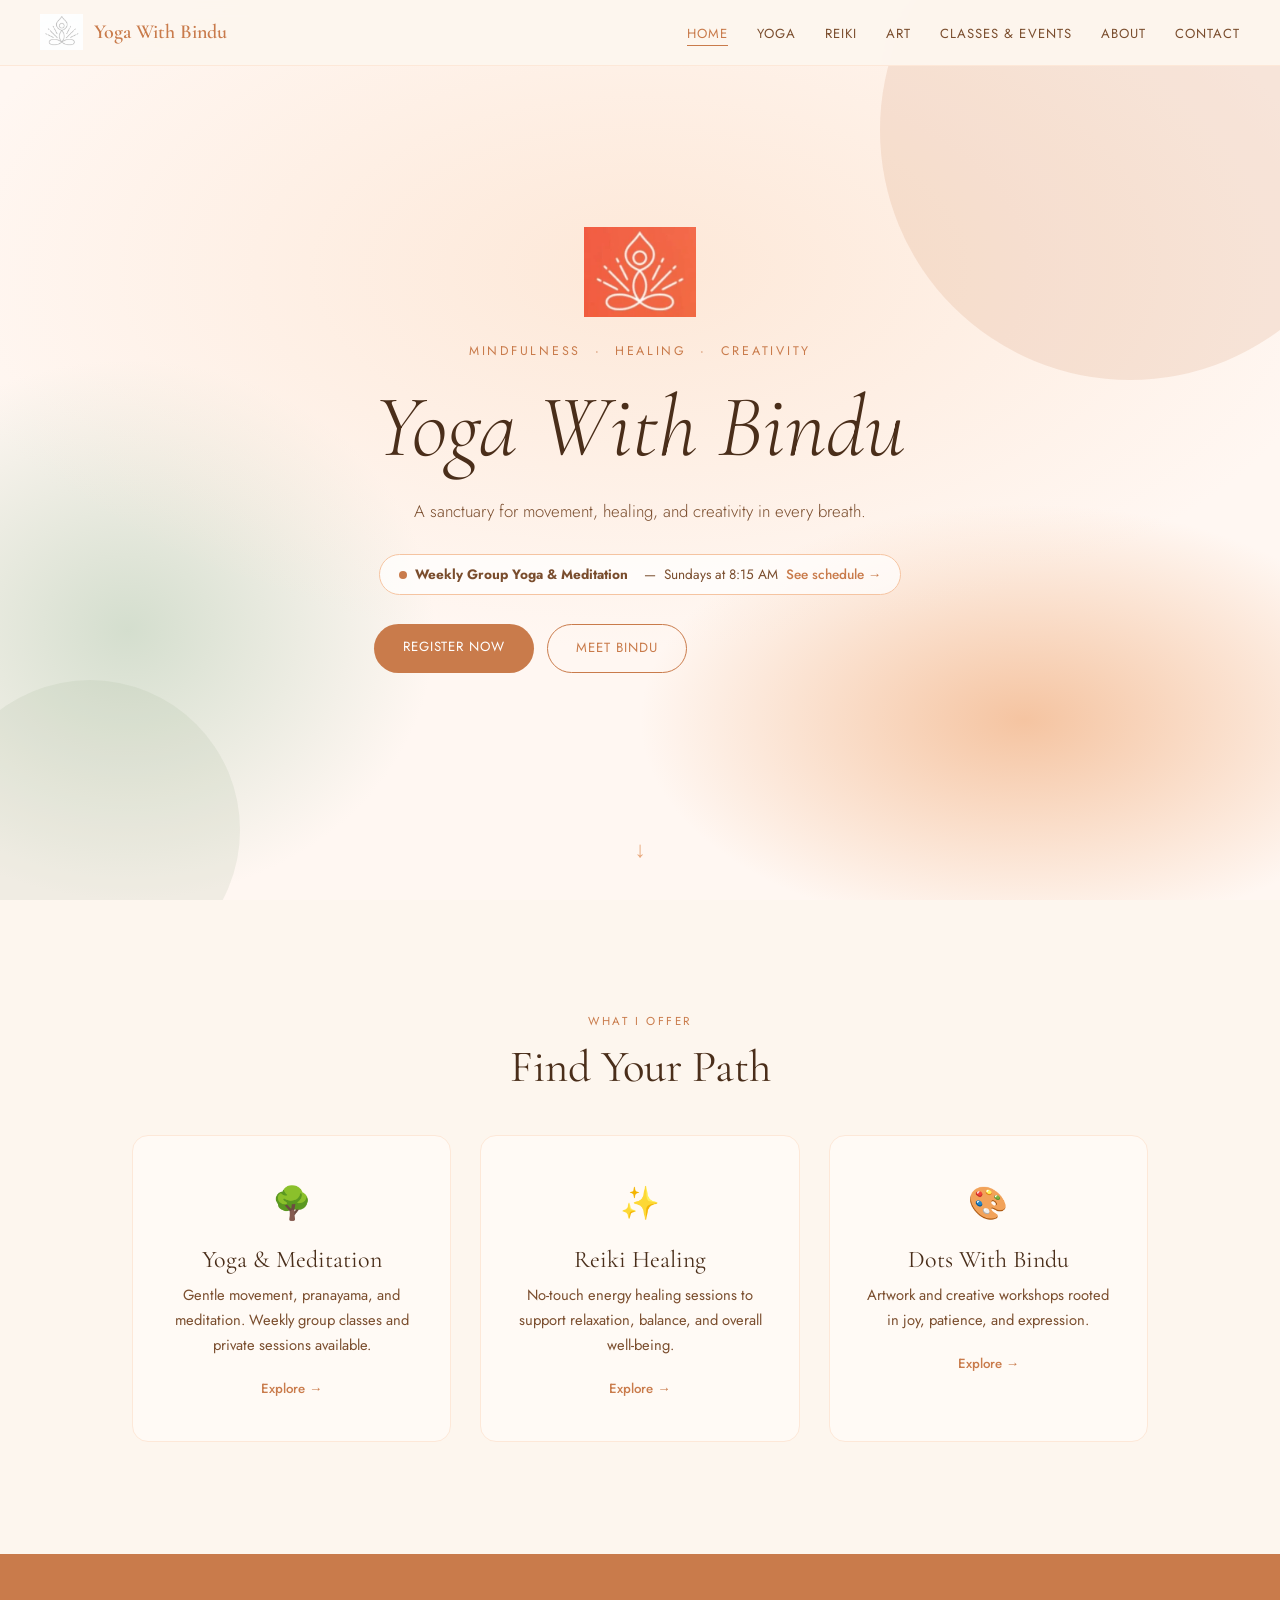
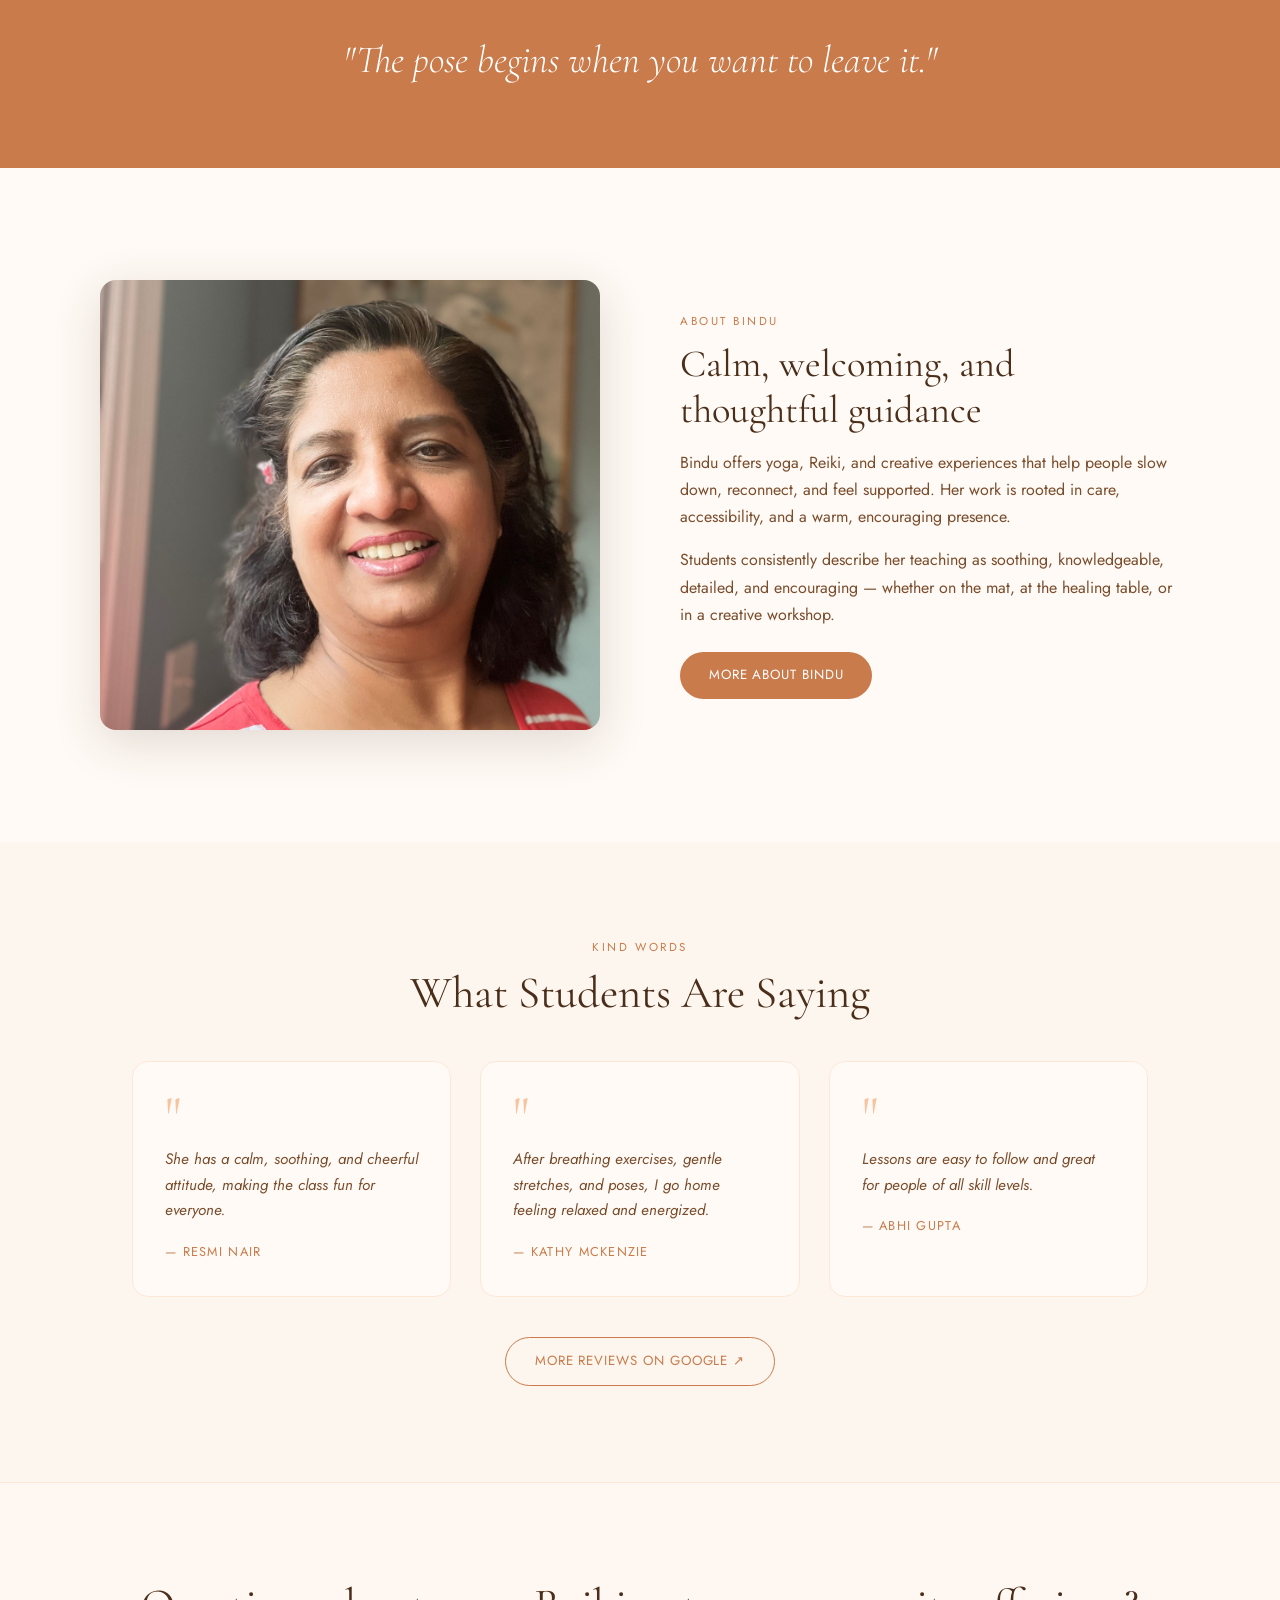
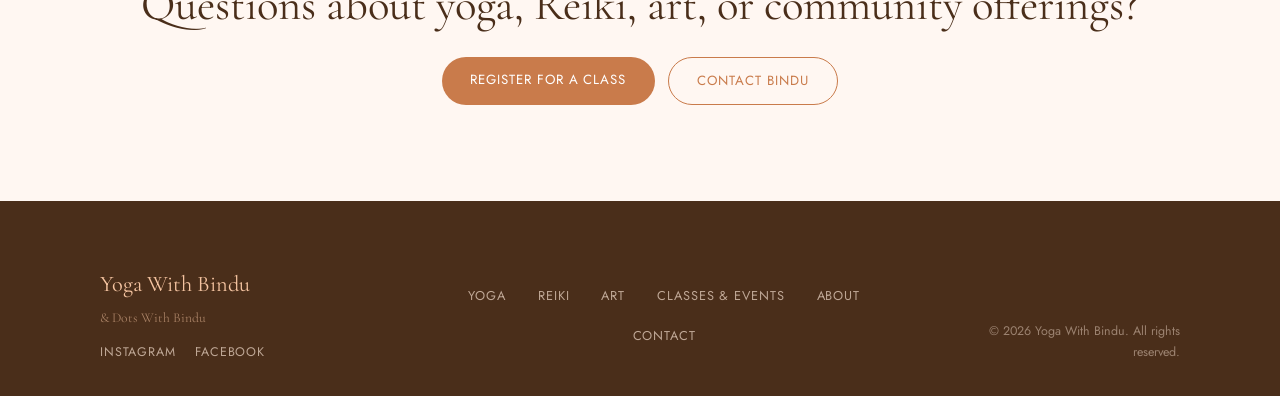
==== commit 75eed0b0: "update website" ====
--- a/index.html
+++ b/index.html
@@ -2,219 +2,164 @@
 <html lang="en">
 <head>
   <meta charset="UTF-8" />
-  <meta name="viewport" content="width=device-width, initial-scale=1.0" />
-  <title>Yoga with Bindu</title>
-  <meta
-    name="description"
-    content="Yoga with Bindu offers yoga, Reiki, and art experiences rooted in mindfulness, healing, and creativity."
-  />
-  <link rel="preconnect" href="https://fonts.googleapis.com" />
-  <link rel="preconnect" href="https://fonts.gstatic.com" crossorigin />
-  <link
-    href="https://fonts.googleapis.com/css2?family=Cormorant+Garamond:wght@500;600;700&family=Inter:wght@400;500;600&display=swap"
-    rel="stylesheet"
-  />
+  <meta name="viewport" content="width=device-width, initial-scale=1.0"/>
+  <title>Yoga With Bindu</title>
+  <meta name="description" content="Yoga with Bindu offers yoga, Reiki, and art experiences rooted in mindfulness, healing, and creativity." />
   <link rel="stylesheet" href="style.css" />
+  <link href="https://fonts.googleapis.com/css2?family=Cormorant+Garamond:ital,wght@0,300;0,400;0,600;1,300;1,400&family=Jost:wght@300;400;500&display=swap" rel="stylesheet"/>
 </head>
 <body>
-  <header class="site-header">
-    <div class="container nav-container">
-      <a href="index.html" class="brand-lockup">
-        <img src="images/logo_bw.PNG" class="logo-img" alt="Yoga with Bindu logo" />
-        <div class="brand-name">Yoga with Bindu</div>
-      </a>
 
-      <button class="menu-toggle" id="menu-toggle" aria-label="Open navigation menu">
-        ☰
-      </button>
+  <nav class="navbar">
+    <a class="nav-logo" href="index.html">
+      <img src="images/logo_bw.PNG" alt="Yoga with Bindu" class="nav-logo-img" />
+      <span>Yoga With Bindu</span>
+    </a>
+    <button class="hamburger" id="hamburger" aria-label="Toggle menu">&#9776;</button>
+    <ul class="nav-links" id="navLinks">
+      <li><a href="index.html" class="active">Home</a></li>
+      <li><a href="yoga.html">Yoga</a></li>
+      <li><a href="reiki.html">Reiki</a></li>
+      <li><a href="art.html">Art</a></li>
+      <li><a href="classes.html">Classes & Events</a></li>
+      <li><a href="about.html">About</a></li>
+      <li><a href="contact.html">Contact</a></li>
+    </ul>
+  </nav>
 
-      <nav class="site-nav" id="site-nav">
-        <a href="index.html" class="active">Home</a>
-        <a href="yoga.html">Yoga</a>
-        <a href="reiki.html">Reiki</a>
-        <a href="art.html">Art</a>
-        <a href="classes.html">Classes & Events</a>
-        <a href="about.html">About</a>
-        <a href="contact.html" class="nav-cta">Contact</a>
-      </nav>
+  <!-- Hero -->
+  <section class="hero">
+    <div class="hero-bg"></div>
+    <div class="hero-content fade-in">
+      <div class="hero-logo-wrap">
+        <img src="images/logo_color.PNG" alt="Yoga With Bindu" class="hero-logo-img" />
+      </div>
+      <p class="hero-tagline">Mindfulness &nbsp;·&nbsp; Healing &nbsp;·&nbsp; Creativity</p>
+      <h1>Yoga With Bindu</h1>
+      <p class="hero-sub">A sanctuary for movement, healing, and creativity in every breath.</p>
+
+      <div class="announcement-pill">
+        <span class="pill-dot"></span>
+        <strong>Weekly Group Yoga & Meditation</strong>&nbsp; — &nbsp;Sundays at 8:15 AM
+        <a href="classes.html">See schedule →</a>
+      </div>
+
+      <div class="hero-buttons">
+        <a href="https://docs.google.com/forms/d/e/1FAIpQLSfDmO1rXsu9F5pKlTJH8ATYEiLgyaK2-BLcnniKJpmoJjvrbg/viewform" target="_blank" class="btn btn-primary">Register Now</a>
+        <a href="about.html" class="btn btn-outline">Meet Bindu</a>
+      </div>
     </div>
-  </header>
+    <div class="hero-scroll-hint">&#8595;</div>
+  </section>
 
-  <main>
-    <section class="home-simple-hero section">
-      <div class="container">
-        <div class="home-logo-space">
-          <img src="images/logo_color.PNG" class="hero-logo" alt="Yoga with Bindu logo" />
+  <!-- What I Offer -->
+  <section class="offerings">
+    <div class="container-inner">
+      <div class="section-label">What I Offer</div>
+      <h2 class="section-title">Find Your Path</h2>
+      <div class="offering-cards">
+        <a href="yoga.html" class="offering-card">
+          <div class="offering-icon">&#127795;</div>
+          <h3>Yoga & Meditation</h3>
+          <p>Gentle movement, pranayama, and meditation. Weekly group classes and private sessions available.</p>
+          <span class="card-link">Explore →</span>
+        </a>
+        <a href="reiki.html" class="offering-card">
+          <div class="offering-icon">&#10024;</div>
+          <h3>Reiki Healing</h3>
+          <p>No-touch energy healing sessions to support relaxation, balance, and overall well-being.</p>
+          <span class="card-link">Explore →</span>
+        </a>
+        <a href="art.html" class="offering-card">
+          <div class="offering-icon">&#127912;</div>
+          <h3>Dots With Bindu</h3>
+          <p>Artwork and creative workshops rooted in joy, patience, and expression.</p>
+          <span class="card-link">Explore →</span>
+        </a>
+      </div>
+    </div>
+  </section>
+
+  <!-- Pull Quote -->
+  <section class="pull-quote">
+    <blockquote>"The pose begins when you want to leave it."</blockquote>
+  </section>
+
+  <!-- About Teaser -->
+  <section class="about-teaser">
+    <div class="about-teaser-inner">
+      <div class="about-teaser-image">
+        <img src="images/bindu.jpeg" alt="Bindu teaching yoga" />
+      </div>
+      <div class="about-teaser-text">
+        <div class="section-label">About Bindu</div>
+        <h2>Calm, welcoming, and thoughtful guidance</h2>
+        <p>Bindu offers yoga, Reiki, and creative experiences that help people slow down, reconnect, and feel supported. Her work is rooted in care, accessibility, and a warm, encouraging presence.</p>
+        <p>Students consistently describe her teaching as soothing, knowledgeable, detailed, and encouraging — whether on the mat, at the healing table, or in a creative workshop.</p>
+        <a href="about.html" class="btn btn-primary">More About Bindu</a>
+      </div>
+    </div>
+  </section>
+
+  <!-- Testimonials -->
+  <section class="testimonials">
+    <div class="container-inner">
+      <div class="section-label">Kind Words</div>
+      <h2 class="section-title">What Students Are Saying</h2>
+      <div class="testimonial-grid">
+        <div class="testimonial-card">
+          <div class="quote-mark">"</div>
+          <p>She has a calm, soothing, and cheerful attitude, making the class fun for everyone.</p>
+          <span class="reviewer">— Resmi Nair</span>
         </div>
-
-        <div class="announcement-strip">
-          <span>Weekly Group Yoga & Meditation</span>
-          <span>Sunday 8:15 AM – 9:15 AM</span>
-          <a href="classes.html">See announcements</a>
+        <div class="testimonial-card">
+          <div class="quote-mark">"</div>
+          <p>After breathing exercises, gentle stretches, and poses, I go home feeling relaxed and energized.</p>
+          <span class="reviewer">— Kathy McKenzie</span>
         </div>
-
-        <div class="home-headline-wrap">
-          <p class="eyebrow">Mindfulness • Healing • Creativity</p>
-          <h1 class="home-headline">Welcome — explore what feels right for you</h1>
-        </div>
-
-        <div class="path-grid">
-          <a href="yoga.html" class="path-card">
-            <div class="path-card-copy">
-              <p class="path-label">Yoga</p>
-              <h2>Yoga & Meditation</h2>
-              <p>
-                Gentle movement, pranayama, meditation, and a supportive weekly practice.
-              </p>
-            </div>
-            <div class="path-arrow">↗</div>
-          </a>
-
-          <a href="reiki.html" class="path-card">
-            <div class="path-card-copy">
-              <p class="path-label">Reiki</p>
-              <h2>Reiki Healing</h2>
-              <p>
-                Reiki sessions to support relaxation, balance, and overall well-being.
-              </p>
-            </div>
-            <div class="path-arrow">↗</div>
-          </a>
-
-          <a href="art.html" class="path-card path-card-art">
-            <div class="path-card-main">
-                <div class="path-card-copy">
-                <p class="path-label">Art</p>
-                <h2>Dots With Bindu</h2>
-                <p>
-                    Artwork and creative experiences rooted in joy, patience, and expression.
-                </p>
-                </div>
-
-                <div class="path-art-thumbs">
-                <div class="thumb">
-                    <img src="images/art/IMG_6525.jpeg" alt="Artwork" />
-                </div>
-                <div class="thumb">
-                    <img src="images/art/IMG_6178.jpeg" alt="Artwork" />
-                </div>
-                <div class="thumb">
-                    <img src="images/art/IMG_6591.jpeg" alt="Artwork" />
-                </div>
-                </div>
-            </div>
-
-            <div class="path-arrow">↗</div>
-            </a>
-
-    <section class="section compact-about">
-      <div class="container split-layout">
-        <div class="image-block">
-            <img src="images/bindu.jpeg" alt="Bindu teaching yoga" />
-        </div>
-
-        <div class="text-block">
-          <p class="eyebrow">About Bindu</p>
-          <h2>Calm, welcoming, and thoughtful guidance</h2>
-          <p>
-            Bindu offers yoga, Reiki, and creative experiences that help people slow
-            down, reconnect, and feel supported.
-          </p>
-          <p>
-            Her work is rooted in care, accessibility, and a warm, encouraging presence.
-          </p>
-          <a href="about.html" class="btn btn-secondary">Learn More</a>
+        <div class="testimonial-card">
+          <div class="quote-mark">"</div>
+          <p>Lessons are easy to follow and great for people of all skill levels.</p>
+          <span class="reviewer">— Abhi Gupta</span>
         </div>
       </div>
-    </section>
+      <div class="center-button">
+        <a href="https://www.google.com/maps/place/Yoga+With+Bindu+%26+Dots+With+Bindu/@42.2814509,-71.6531007,17z/data=!4m8!3m7!1s0x89e40b9fbec5abdf:0x333b40762bace972!8m2!3d42.2814509!4d-71.6531007!9m1!1b1!16s%2Fg%2F11h7vm0424?entry=ttu&g_ep=EgoyMDI2MDMxOC4xIKXMDSoASAFQAw%3D%3D" target="_blank" class="btn btn-outline">More Reviews on Google ↗</a>
+      </div>
+    </div>
+  </section>
 
-    <section class="testimonials section compact-section">
-      <div class="container">
-        <div class="section-heading">
-          <p class="eyebrow">Kind words</p>
-          <h2>What students are saying</h2>
-        </div>
+  <!-- CTA -->
+  <section class="cta-section">
+    <h2>Questions about yoga, Reiki, art, or community offerings?</h2>
+    <div class="hero-buttons" style="justify-content:center; margin-top:1.5rem;">
+      <a href="https://docs.google.com/forms/d/e/1FAIpQLSfDmO1rXsu9F5pKlTJH8ATYEiLgyaK2-BLcnniKJpmoJjvrbg/viewform" target="_blank" class="btn btn-primary">Register for a Class</a>
+      <a href="contact.html" class="btn btn-outline">Contact Bindu</a>
+    </div>
+  </section>
 
-        <div class="cards-grid testimonials-grid">
-          <article class="testimonial-card">
-            <p>
-              “She has a calm, soothing, and cheerful attitude, making the class fun
-              for everyone.”
-            </p>
-            <h4>— Resmi Nair</h4>
-          </article>
-
-          <article class="testimonial-card">
-            <p>
-              “After breathing exercises, gentle stretches, and poses, I go home
-              feeling relaxed and energized.”
-            </p>
-            <h4>— Kathy McKenzie</h4>
-          </article>
-
-          <article class="testimonial-card">
-            <p>
-              “Lessons are easy to follow and great for people of all skill levels.”
-            </p>
-            <h4>— Abhi Gupta</h4>
-          </article>
-        </div>
-
-        <div class="center-button">
-          <a
-            href="https://www.google.com/maps/place/Yoga+With+Bindu+%26+Dots+With+Bindu/@42.2814509,-71.6531007,17z/data=!4m8!3m7!1s0x89e40b9fbec5abdf:0x333b40762bace972!8m2!3d42.2814509!4d-71.6531007!9m1!1b1!16s%2Fg%2F11h7vm0424?entry=ttu&g_ep=EgoyMDI2MDMxOC4xIKXMDSoASAFQAw%3D%3D"
-            target="_blank"
-            class="btn btn-secondary"
-          >
-            More reviews on Google
-          </a>
+  <footer class="site-footer">
+    <div class="footer-inner">
+      <div class="footer-brand">
+        <span>Yoga With Bindu</span>
+        <span class="footer-sub">& Dots With Bindu</span>
+        <div class="footer-social">
+          <a href="https://www.instagram.com/doyogawithbindu/" target="_blank">Instagram</a>
+          <a href="https://www.facebook.com/DotsWithBindu/" target="_blank">Facebook</a>
         </div>
       </div>
-    </section>
-
-    <section class="cta-banner section">
-      <div class="container cta-banner-inner">
-        <div>
-          <p class="eyebrow">Get in touch</p>
-          <h2>Questions about yoga, Reiki, art, or community offerings?</h2>
-        </div>
-        <a href="contact.html" class="btn btn-primary">Contact Bindu</a>
-      </div>
-    </section>
-  </main>
-
-  <footer class="site-footer">
-    <div class="container footer-grid">
-      <div>
-        <h3>Yoga with Bindu</h3>
-        <p>Yoga, Reiki, art, and community-centered offerings.</p>
-      </div>
-
-      <div>
-        <h4>Explore</h4>
-        <ul>
-          <li><a href="yoga.html">Yoga</a></li>
-          <li><a href="reiki.html">Reiki</a></li>
-          <li><a href="art.html">Art</a></li>
-          <li><a href="classes.html">Classes & Events</a></li>
-        </ul>
-      </div>
-
-      <div>
-        <h4>Connect</h4>
-        <ul>
-          <li><a href="contact.html">Contact</a></li>
-          <li><a href="https://www.instagram.com/doyogawithbindu/" target="_blank">Instagram</a></li>
-          <li><a href="https://www.facebook.com/DotsWithBindu/" target="_blank">Facebook</a></li>
-        </ul>
-      </div>
-    </div>
-
-    <div class="container footer-bottom">
-      <p>© 2026 Yoga with Bindu. All rights reserved.</p>
+      <ul class="footer-links">
+        <li><a href="yoga.html">Yoga</a></li>
+        <li><a href="reiki.html">Reiki</a></li>
+        <li><a href="art.html">Art</a></li>
+        <li><a href="classes.html">Classes & Events</a></li>
+        <li><a href="about.html">About</a></li>
+        <li><a href="contact.html">Contact</a></li>
+      </ul>
+      <p class="footer-copy">&copy; 2026 Yoga With Bindu. All rights reserved.</p>
     </div>
   </footer>
 
   <script src="script.js"></script>
 </body>
-</html>+</html>
--- a/style.css
+++ b/style.css
@@ -1,943 +1,1029 @@
+/* ============================
+   YOGA WITH BINDU — style.css v2
+   ============================ */
+
 :root {
-  --bg: #fbf3ec;
-  --bg-soft: #f6e8dd;
-  --paper: #fffaf6;
-  --paper-2: #fff6f0;
-  --peach: #eab9a0;
-  --peach-deep: #bf7f63;
-  --peach-dark: #d79a7d;
-  --sage: #b7b7a4;
-  --text: #4f392e;
-  --text-soft: #755d50;
-  --border: rgba(191, 127, 99, 0.18);
-  --shadow: 0 10px 24px rgba(79, 57, 46, 0.06);
-  --radius-lg: 30px;
-  --radius-md: 22px;
-  --radius-sm: 16px;
-  --max-width: 1120px;
-  --transition: 0.28s ease;
-}
-
-* {
-  margin: 0;
-  padding: 0;
-  box-sizing: border-box;
-}
-
-html {
-  scroll-behavior: smooth;
-}
-
+  --peach-lightest: #fff7f2;
+  --peach-light:    #fde8d8;
+  --peach:          #f5c4a1;
+  --peach-mid:      #e8a87c;
+  --terracotta:     #c97b4b;
+  --terracotta-dark:#9e5c31;
+  --sage:           #9aab8f;
+  --sage-light:     #d4dece;
+  --cream:          #fdf6ee;
+  --warm-white:     #fffaf5;
+  --brown-text:     #4a2e1a;
+  --brown-mid:      #7a4d2d;
+  --brown-light:    #b07a55;
+  --off-black:      #2c1a0e;
+
+  --font-display: 'Cormorant Garamond', Georgia, serif;
+  --font-body:    'Jost', sans-serif;
+
+  --transition: 0.3s ease;
+  --shadow:    0 4px 24px rgba(74,46,26,0.10);
+  --shadow-lg: 0 12px 48px rgba(74,46,26,0.16);
+  --radius:    16px;
+  --radius-sm: 8px;
+  --max-w:     1080px;
+}
+
+*, *::before, *::after { box-sizing: border-box; margin: 0; padding: 0; }
+html { scroll-behavior: smooth; }
 body {
-  font-family: "Inter", sans-serif;
-  background: linear-gradient(180deg, #fbf3ec 0%, #f8eee7 100%);
-  color: var(--text);
+  font-family: var(--font-body);
+  background: var(--warm-white);
+  color: var(--brown-text);
+  font-size: 16px;
   line-height: 1.7;
-}
-
-img {
-  max-width: 100%;
-  display: block;
-}
-
-a {
-  color: inherit;
-  text-decoration: none;
-}
-
-ul {
-  list-style: none;
-}
-
-.container {
-  width: min(90%, var(--max-width));
-  margin: 0 auto;
-}
-
-.section {
-  padding: 4rem 0;
-}
-
-.compact-section {
-  padding: 3rem 0;
-}
-
-.soft-section,
-.compact-about {
-  background: linear-gradient(
-    180deg,
-    rgba(246, 232, 221, 0.55) 0%,
-    rgba(255, 250, 246, 0.2) 100%
-  );
-}
-
-.eyebrow {
-  text-transform: uppercase;
-  letter-spacing: 0.14em;
-  font-size: 0.76rem;
-  font-weight: 600;
-  color: var(--peach-deep);
-  margin-bottom: 0.8rem;
-}
-
-.section-heading {
-  text-align: center;
-  margin-bottom: 2rem;
-}
-
-.section-heading h2,
-.page-hero h1,
-.text-block h2,
-.cta-banner h2,
-.home-headline,
-.narrow-text h2,
-.contact-copy h2 {
-  font-family: "Cormorant Garamond", serif;
-  line-height: 1.06;
-  font-weight: 600;
-}
-
-.section-heading h2 {
-  font-size: clamp(2rem, 4vw, 3.2rem);
-}
-
-/* HEADER */
-.site-header {
-  position: sticky;
-  top: 0;
-  z-index: 1000;
-  background: rgba(251, 243, 236, 0.92);
-  backdrop-filter: blur(10px);
-  border-bottom: 1px solid rgba(191, 127, 99, 0.08);
-}
-
-.nav-container {
+  overflow-x: hidden;
+}
+img { max-width: 100%; display: block; }
+a { color: inherit; text-decoration: none; }
+h1,h2,h3,h4 {
+  font-family: var(--font-display);
+  font-weight: 400;
+  line-height: 1.2;
+}
+
+.container-inner {
+  max-width: var(--max-w);
+  margin: 0 auto;
+  padding: 0 2rem;
+}
+
+/* ============================
+   NAVBAR
+   ============================ */
+.navbar {
+  position: fixed;
+  top: 0; left: 0; right: 0;
+  z-index: 100;
   display: flex;
   align-items: center;
   justify-content: space-between;
-  min-height: 84px;
-  gap: 1rem;
-}
-
-.brand-lockup {
+  padding: 0.9rem 2.5rem;
+  background: rgba(253,246,238,0.94);
+  backdrop-filter: blur(10px);
+  border-bottom: 1px solid var(--peach-light);
+  transition: box-shadow var(--transition);
+}
+.navbar.scrolled { box-shadow: var(--shadow); }
+
+.nav-logo {
   display: flex;
   align-items: center;
-  gap: 0.8rem;
-  min-width: 0;
-}
-
-.logo-img {
-  width: 44px;
-  height: 44px;
-  object-fit: contain;
-  flex-shrink: 0;
-}
-
-.brand-name {
-  font-family: "Cormorant Garamond", serif;
-  font-size: 2rem;
+  gap: 0.7rem;
+  font-family: var(--font-display);
+  font-size: 1.25rem;
   font-weight: 600;
-  line-height: 1;
-  letter-spacing: 0.01em;
-}
-
-.site-nav {
-  display: flex;
+  color: var(--terracotta);
+}
+.nav-logo-img {
+  height: 36px;
+  width: auto;
+}
+
+.nav-links {
+  list-style: none;
+  display: flex;
+  gap: 1.8rem;
   align-items: center;
-  gap: 1.05rem;
-}
-
-.site-nav a {
+}
+.nav-links a {
+  font-family: var(--font-body);
+  font-size: 0.82rem;
+  letter-spacing: 0.08em;
+  text-transform: uppercase;
+  color: var(--brown-mid);
+  transition: color var(--transition);
+  padding-bottom: 2px;
+  border-bottom: 1.5px solid transparent;
+}
+.nav-links a:hover,
+.nav-links a.active {
+  color: var(--terracotta);
+  border-bottom-color: var(--terracotta);
+}
+.hamburger {
+  display: none;
+  background: none;
+  border: none;
+  font-size: 1.5rem;
+  cursor: pointer;
+  color: var(--terracotta);
+}
+
+/* ============================
+   HERO
+   ============================ */
+.hero {
   position: relative;
-  font-weight: 500;
-  color: var(--text-soft);
-  transition: color var(--transition);
-}
-
-.site-nav a:hover,
-.site-nav a.active {
-  color: var(--text);
-}
-
-.site-nav a::after {
-  content: "";
+  min-height: 100vh;
+  display: flex;
+  align-items: center;
+  justify-content: center;
+  text-align: center;
+  overflow: hidden;
+  background: var(--peach-lightest);
+}
+.hero-bg {
   position: absolute;
-  left: 0;
-  bottom: -0.35rem;
-  width: 0;
-  height: 1.5px;
-  background: var(--peach-deep);
-  transition: width var(--transition);
-}
-
-.site-nav a:hover::after,
-.site-nav a.active::after {
-  width: 100%;
-}
-
-.site-nav .nav-cta::after {
-  display: none;
-}
-
-.menu-toggle {
-  display: none;
-  border: none;
-  background: transparent;
-  font-size: 1.8rem;
-  color: var(--text);
-  cursor: pointer;
-}
-
-/* BUTTONS */
-.btn {
+  inset: 0;
+  background:
+    radial-gradient(ellipse 80% 60% at 50% 30%, var(--peach-light) 0%, transparent 70%),
+    radial-gradient(ellipse 50% 40% at 80% 80%, var(--peach) 0%, transparent 60%),
+    radial-gradient(ellipse 40% 50% at 10% 70%, var(--sage-light) 0%, transparent 60%);
+  z-index: 0;
+}
+.hero-bg::before, .hero-bg::after {
+  content: '';
+  position: absolute;
+  border-radius: 50%;
+  opacity: 0.15;
+}
+.hero-bg::before {
+  width: 500px; height: 500px;
+  background: var(--terracotta);
+  top: -120px; right: -100px;
+  animation: floatSlow 9s ease-in-out infinite;
+}
+.hero-bg::after {
+  width: 300px; height: 300px;
+  background: var(--sage);
+  bottom: -80px; left: -60px;
+  animation: floatSlow 12s ease-in-out infinite reverse;
+}
+@keyframes floatSlow {
+  0%,100% { transform: translate(0,0); }
+  50% { transform: translate(20px,-20px); }
+}
+.hero-content {
+  position: relative;
+  z-index: 1;
+  max-width: 680px;
+  padding: 2rem;
+}
+.hero-logo-wrap {
+  margin-bottom: 1.5rem;
+}
+.hero-logo-img {
+  height: 90px;
+  width: auto;
+  margin: 0 auto;
+}
+.hero-tagline {
+  font-family: var(--font-body);
+  font-size: 0.78rem;
+  letter-spacing: 0.22em;
+  text-transform: uppercase;
+  color: var(--terracotta);
+  margin-bottom: 0.8rem;
+}
+.hero-content h1 {
+  font-size: clamp(2.8rem, 7vw, 5.5rem);
+  color: var(--brown-text);
+  font-style: italic;
+  margin-bottom: 1rem;
+  font-weight: 300;
+}
+.hero-sub {
+  font-size: 1.05rem;
+  color: var(--brown-mid);
+  font-weight: 300;
+  margin-bottom: 1.8rem;
+  max-width: 460px;
+  margin-left: auto;
+  margin-right: auto;
+}
+.announcement-pill {
   display: inline-flex;
   align-items: center;
+  gap: 0.5rem;
+  background: rgba(255,255,255,0.7);
+  border: 1px solid var(--peach);
+  border-radius: 50px;
+  padding: 0.5rem 1.2rem;
+  font-size: 0.85rem;
+  color: var(--brown-mid);
+  margin-bottom: 1.8rem;
+  flex-wrap: wrap;
   justify-content: center;
-  padding: 0.9rem 1.45rem;
-  border-radius: 999px;
-  font-weight: 600;
-  border: 1px solid transparent;
+}
+.pill-dot {
+  width: 8px; height: 8px;
+  border-radius: 50%;
+  background: var(--terracotta);
+  animation: pulse 2s infinite;
+  flex-shrink: 0;
+}
+@keyframes pulse {
+  0%,100% { opacity: 1; transform: scale(1); }
+  50% { opacity: 0.5; transform: scale(0.8); }
+}
+.announcement-pill a {
+  color: var(--terracotta);
+  font-weight: 500;
+  white-space: nowrap;
+}
+.hero-scroll-hint {
+  position: absolute;
+  bottom: 2rem;
+  left: 50%;
+  transform: translateX(-50%);
+  font-size: 1.4rem;
+  color: var(--peach-mid);
+  animation: bounce 2s ease-in-out infinite;
+  z-index: 1;
+}
+@keyframes bounce {
+  0%,100% { transform: translateX(-50%) translateY(0); }
+  50%      { transform: translateX(-50%) translateY(8px); }
+}
+
+/* ============================
+   BUTTONS
+   ============================ */
+.btn {
+  display: inline-block;
+  padding: 0.75rem 1.8rem;
+  border-radius: 50px;
+  font-family: var(--font-body);
+  font-size: 0.83rem;
+  letter-spacing: 0.07em;
+  text-transform: uppercase;
+  transition: all var(--transition);
   cursor: pointer;
+  border: none;
+  white-space: nowrap;
+}
+.btn-primary {
+  background: var(--terracotta);
+  color: #fff;
+}
+.btn-primary:hover {
+  background: var(--terracotta-dark);
+  transform: translateY(-2px);
+  box-shadow: 0 6px 20px rgba(201,123,75,0.35);
+}
+.btn-outline {
+  background: transparent;
+  color: var(--terracotta);
+  border: 1.5px solid var(--terracotta);
+}
+.btn-outline:hover {
+  background: var(--peach-light);
+  transform: translateY(-2px);
+}
+.hero-buttons {
+  display: flex;
+  gap: 0.8rem;
+  flex-wrap: wrap;
+}
+
+/* ============================
+   SECTION UTILITIES
+   ============================ */
+.section-label {
+  font-family: var(--font-body);
+  font-size: 0.72rem;
+  letter-spacing: 0.22em;
+  text-transform: uppercase;
+  color: var(--terracotta);
+  margin-bottom: 0.6rem;
+}
+.section-title {
+  font-size: clamp(1.8rem, 4vw, 2.8rem);
+  color: var(--brown-text);
+  margin-bottom: 2.5rem;
+}
+.center-button {
+  text-align: center;
+  margin-top: 2.5rem;
+}
+
+/* ============================
+   OFFERINGS (home)
+   ============================ */
+.offerings {
+  padding: 7rem 2rem;
+  text-align: center;
+  background: var(--cream);
+}
+.offering-cards {
+  display: grid;
+  grid-template-columns: repeat(auto-fit, minmax(260px, 1fr));
+  gap: 1.8rem;
+  max-width: var(--max-w);
+  margin: 0 auto;
+}
+.offering-card {
+  background: var(--warm-white);
+  border: 1px solid var(--peach-light);
+  border-radius: var(--radius);
+  padding: 2.5rem 2rem;
   transition: all var(--transition);
-}
-
-.btn:hover {
-  transform: translateY(-1px);
-  box-shadow: 0 10px 18px rgba(79, 57, 46, 0.08);
-}
-
-.btn-primary {
+  display: block;
+  text-align: center;
+}
+.offering-card:hover {
+  transform: translateY(-6px);
+  box-shadow: var(--shadow-lg);
+  border-color: var(--peach);
+}
+.offering-icon { font-size: 2rem; margin-bottom: 1rem; }
+.offering-card h3 { font-size: 1.5rem; margin-bottom: 0.5rem; }
+.offering-card p { font-size: 0.92rem; color: var(--brown-mid); margin-bottom: 1rem; }
+.card-link { color: var(--terracotta); font-size: 0.83rem; font-weight: 500; }
+
+/* ============================
+   PULL QUOTE
+   ============================ */
+.pull-quote {
+  background: var(--terracotta);
+  padding: 5rem 2rem;
+  text-align: center;
+}
+.pull-quote blockquote {
+  font-family: var(--font-display);
+  font-size: clamp(1.5rem, 3.5vw, 2.4rem);
+  color: #fff;
+  font-style: italic;
+  font-weight: 300;
+  max-width: 700px;
+  margin: 0 auto;
+  line-height: 1.4;
+}
+
+/* ============================
+   ABOUT TEASER (home)
+   ============================ */
+.about-teaser {
+  padding: 7rem 2rem;
+  background: var(--warm-white);
+}
+.about-teaser-inner {
+  display: grid;
+  grid-template-columns: 1fr 1fr;
+  gap: 5rem;
+  align-items: center;
+  max-width: var(--max-w);
+  margin: 0 auto;
+}
+.about-teaser-image {
+  border-radius: var(--radius);
+  overflow: hidden;
+  box-shadow: var(--shadow-lg);
+}
+.about-teaser-image img {
+  width: 100%;
+  height: 450px;
+  object-fit: cover;
+}
+.about-teaser-text h2 {
+  font-size: clamp(1.8rem, 3vw, 2.6rem);
+  margin-bottom: 1rem;
+}
+.about-teaser-text p { color: var(--brown-mid); margin-bottom: 1rem; }
+.about-teaser-text .btn { margin-top: 0.5rem; }
+
+/* ============================
+   TESTIMONIALS
+   ============================ */
+.testimonials {
+  background: var(--cream);
+  padding: 6rem 2rem;
+  text-align: center;
+}
+.testimonial-grid {
+  display: grid;
+  grid-template-columns: repeat(auto-fit, minmax(280px, 1fr));
+  gap: 1.8rem;
+  max-width: var(--max-w);
+  margin: 0 auto;
+}
+.testimonial-card {
+  background: var(--warm-white);
+  border: 1px solid var(--peach-light);
+  border-radius: var(--radius);
+  padding: 2rem;
+  text-align: left;
+  transition: box-shadow var(--transition);
+}
+.testimonial-card:hover { box-shadow: var(--shadow); }
+.quote-mark {
+  font-family: var(--font-display);
+  font-size: 3.5rem;
+  color: var(--peach);
+  line-height: 0.8;
+  margin-bottom: 0.5rem;
+}
+.testimonial-card p { font-style: italic; color: var(--brown-mid); font-size: 0.95rem; margin-bottom: 0.8rem; }
+.reviewer {
+  font-size: 0.8rem;
+  letter-spacing: 0.1em;
+  text-transform: uppercase;
+  color: var(--terracotta);
+  font-style: normal;
+}
+
+/* ============================
+   CTA SECTION
+   ============================ */
+.cta-section {
+  background: var(--peach-lightest);
+  border-top: 1px solid var(--peach-light);
+  padding: 6rem 2rem;
+  text-align: center;
+}
+.cta-section h2 { font-size: clamp(1.8rem, 3.5vw, 2.8rem); }
+
+/* ============================
+   PAGE HERO (inner pages)
+   ============================ */
+.page-hero {
+  padding: 10rem 2rem 5rem;
+  text-align: center;
+  background: linear-gradient(160deg, var(--peach-lightest) 60%, var(--peach-light) 100%);
+  position: relative;
+  overflow: hidden;
+}
+.page-hero::after {
+  content: '';
+  position: absolute;
+  width: 400px; height: 400px;
+  border-radius: 50%;
   background: var(--peach);
-  color: var(--text);
-}
-
-.btn-primary:hover {
-  background: var(--peach-dark);
-}
-
-.btn-secondary {
-  background: transparent;
-  color: var(--text);
-  border: 1px solid rgba(191, 127, 99, 0.4);
-}
-
-.btn-secondary:hover {
-  background: rgba(246, 232, 221, 0.7);
-  border-color: var(--peach-deep);
-}
-
-/* HERO */
-.page-hero {
-  padding: 3.6rem 0 2.8rem;
-}
-
-.compact-hero {
-  padding: 3rem 0 2.2rem;
-}
-
-.page-hero-grid {
-  display: grid;
-  grid-template-columns: 1.1fr 0.9fr;
-  gap: 2rem;
-  align-items: center;
-}
-
+  opacity: 0.12;
+  top: -100px; right: -100px;
+  pointer-events: none;
+}
+.page-hero .section-label { margin-bottom: 0.5rem; }
 .page-hero h1 {
-  font-size: clamp(2.5rem, 5vw, 4.25rem);
+  font-size: clamp(2rem, 5vw, 3.8rem);
+  font-style: italic;
+  font-weight: 300;
   margin-bottom: 1rem;
-}
-
-.hero-description {
-  max-width: 620px;
-  color: var(--text-soft);
+  max-width: 800px;
+  margin-left: auto;
+  margin-right: auto;
+}
+.page-hero p {
+  color: var(--brown-mid);
   font-size: 1rem;
-  margin-bottom: 1.4rem;
-}
-
-.hero-buttons {
-  display: flex;
-  gap: 0.9rem;
-  flex-wrap: wrap;
-}
-
-/* HOME */
-.home-simple-hero {
-  position: relative;
-  padding-top: 2.5rem;
-  padding-bottom: 2.8rem;
-}
-
-.home-logo-space {
-  display: flex;
-  justify-content: center;
-  margin-bottom: 1rem;
-}
-
-.hero-logo {
-  width: 92px;
-  height: 92px;
-  object-fit: contain;
-}
-
-.announcement-strip {
-  display: inline-flex;
-  gap: 0.7rem;
-  justify-content: center;
-  flex-wrap: wrap;
-  background: rgba(255, 250, 246, 0.85);
-  border: 1px solid rgba(191, 127, 99, 0.12);
-  border-radius: 999px;
-  padding: 0.8rem 1.15rem;
-  margin: 0 auto 1rem;
-  box-shadow: 0 8px 18px rgba(79, 57, 46, 0.03);
-}
-
-.home-simple-hero .announcement-strip {
-  display: flex;
-  width: fit-content;
-}
-
-.announcement-strip a {
-  color: var(--peach-deep);
-  font-weight: 600;
-}
-
-.home-headline-wrap {
-  text-align: center;
-  margin-bottom: 2rem;
-}
-
-.home-headline {
-  font-size: clamp(2.2rem, 4vw, 3.3rem);
-  max-width: 650px;
-  margin: 0 auto;
-}
-
-.path-grid {
-  display: grid;
-  grid-template-columns: 1fr;
-  gap: 1.35rem;
-  max-width: 760px;
-  margin: 0 auto;
-}
-
-.path-card {
-  position: relative;
-  display: grid;
-  grid-template-columns: 1fr auto;
-  gap: 1rem;
-  align-items: center;
-  padding: 1.6rem 1.6rem 1.5rem;
-  background: rgba(255, 250, 246, 0.7);
-  border: 1px solid rgba(191, 127, 99, 0.14);
-  border-radius: var(--radius-lg);
-  box-shadow: 0 8px 20px rgba(79, 57, 46, 0.04);
-  transition: transform var(--transition), box-shadow var(--transition), background-color var(--transition);
-}
-
-.path-card:hover {
-  transform: translateY(-2px);
-  box-shadow: 0 14px 28px rgba(79, 57, 46, 0.07);
-  background: rgba(255, 247, 241, 0.95);
-}
-
-.path-card-copy {
-  max-width: 500px;
-}
-
-.path-label {
-  display: inline-block;
-  margin-bottom: 0.75rem;
-  padding: 0.28rem 0.72rem;
-  border-radius: 999px;
-  background: rgba(234, 185, 160, 0.16);
-  color: var(--peach-deep);
-  font-size: 0.78rem;
-  font-weight: 700;
-}
-
-.path-card h2 {
-  font-size: clamp(2rem, 3vw, 2.8rem);
-  margin-bottom: 0.35rem;
-}
-
-.path-card p {
-  color: var(--text-soft);
-  max-width: 32ch;
-}
-
-.path-arrow {
-  font-family: "Cormorant Garamond", serif;
-  font-size: 2rem;
-  color: var(--peach-deep);
-  padding-right: 0.3rem;
-}
-
-.path-card-art {
-  display: grid;
-  grid-template-columns: 1fr auto;
-  gap: 1rem;
-  align-items: center;
-}
-
-.path-card-main {
-  display: grid;
-  grid-template-columns: 1fr auto;
-  gap: 1rem;
-  align-items: center;
-  min-width: 0;
-}
-
-.path-card-art .path-card-copy {
-  min-width: 0;
-}
-
-.path-card-art .path-card-copy h2 {
-  white-space: normal;
-  line-height: 1.05;
-}
-
-.path-art-thumbs {
-  display: flex;
-  gap: 0.7rem;
-  flex-shrink: 0;
-}
-
-.thumb {
-  width: 110px;
-  height: 110px;
-  min-height: 110px;
-  border-radius: 14px;
-  overflow: hidden;
-  transition: transform 0.25s ease;
-}
-
-.thumb img {
+  max-width: 560px;
+  margin: 0 auto 1.8rem;
+}
+
+/* ============================
+   PAGE PHOTO STRIP
+   ============================ */
+.page-photo-strip {
+  height: 420px;
+  overflow: hidden;
+}
+.page-photo-strip img {
   width: 100%;
   height: 100%;
   object-fit: cover;
-}
-
-.thumb:hover {
-  transform: scale(1.06);
-}
-
-.path-card-art .path-arrow {
-  align-self: center;
-  justify-self: end;
-}
-
-/* IMAGE BLOCKS */
-.image-block {
-  min-height: 350px;
-  overflow: hidden;
-  border-radius: var(--radius-lg);
-}
-
-.image-block img {
+  object-position: center;
+}
+.art-hero-strip {
+  height: 500px;
+}
+
+/* ============================
+   OFFERINGS DETAIL (yoga/reiki)
+   ============================ */
+.offerings-detail {
+  padding: 6rem 2rem;
+  background: var(--warm-white);
+}
+.offering-rows {
+  display: flex;
+  flex-direction: column;
+  gap: 1.5rem;
+}
+.offering-row-card {
+  display: grid;
+  grid-template-columns: 1fr auto;
+  gap: 2rem;
+  align-items: center;
+  background: var(--cream);
+  border: 1px solid var(--peach-light);
+  border-radius: var(--radius);
+  padding: 2rem 2.5rem;
+  transition: box-shadow var(--transition);
+}
+.offering-row-card:hover { box-shadow: var(--shadow); }
+.offering-tag {
+  font-size: 0.72rem;
+  letter-spacing: 0.15em;
+  text-transform: uppercase;
+  color: var(--terracotta);
+  margin-bottom: 0.4rem;
+}
+.offering-row-left h3 { font-size: 1.6rem; margin-bottom: 0.5rem; }
+.offering-row-left p { color: var(--brown-mid); font-size: 0.92rem; }
+.offering-row-right {
+  text-align: right;
+  display: flex;
+  flex-direction: column;
+  align-items: flex-end;
+  gap: 1rem;
+  min-width: 180px;
+}
+.price-block { text-align: right; }
+.price-big {
+  font-family: var(--font-display);
+  font-size: 2.5rem;
+  color: var(--brown-text);
+  line-height: 1;
+}
+.price-detail {
+  font-size: 0.87rem;
+  color: var(--brown-mid);
+}
+
+/* ============================
+   SOFT CARDS (what to expect)
+   ============================ */
+.soft-cards-section {
+  padding: 6rem 2rem;
+  background: var(--cream);
+}
+.soft-cards {
+  display: grid;
+  grid-template-columns: repeat(auto-fit, minmax(220px, 1fr));
+  gap: 1.5rem;
+  max-width: var(--max-w);
+  margin: 0 auto;
+}
+.soft-card {
+  background: var(--warm-white);
+  border-radius: var(--radius);
+  padding: 2rem 1.8rem;
+  border: 1px solid var(--peach-light);
+}
+.soft-card-icon { font-size: 1.8rem; margin-bottom: 0.8rem; }
+.soft-card-num {
+  font-family: var(--font-display);
+  font-size: 2rem;
+  color: var(--peach);
+  margin-bottom: 0.5rem;
+  font-weight: 600;
+}
+.soft-card h3 { font-size: 1.3rem; margin-bottom: 0.5rem; }
+.soft-card p { font-size: 0.9rem; color: var(--brown-mid); }
+
+/* ============================
+   CONTENT SECTION (split text)
+   ============================ */
+.content-section {
+  padding: 6rem 2rem;
+  background: var(--warm-white);
+}
+.split-text {
+  display: grid;
+  grid-template-columns: 1fr 1fr;
+  gap: 4rem;
+  max-width: var(--max-w);
+  margin: 0 auto;
+}
+.split-text h2 { font-size: clamp(1.6rem, 3vw, 2.2rem); margin-bottom: 0.8rem; }
+.split-text p { color: var(--brown-mid); font-size: 0.95rem; margin-bottom: 1rem; }
+
+/* ============================
+   ART GALLERY
+   ============================ */
+.art-gallery-section {
+  padding: 6rem 2rem;
+  background: var(--warm-white);
+}
+
+.gallery-container {
+  position: relative;
+  background: var(--off-black);
+  border-radius: var(--radius);
+  overflow: hidden;
+  margin-bottom: 1rem;
+}
+.gallery-track {
+  display: flex;
+  transition: transform 0.6s cubic-bezier(0.25,0.46,0.45,0.94);
+}
+.gallery-slide {
+  min-width: 100%;
+  aspect-ratio: 4/3;
+  overflow: hidden;
+}
+.gallery-slide img {
   width: 100%;
   height: 100%;
   object-fit: cover;
-  display: block;
-  border-radius: var(--radius-lg);
-}
-
-.service-hero-image {
-  height: 420px;
-}
-
-.contact-hero-image {
-  height: 360px;
-}
-
-.featured-art-hero {
-  height: 480px;
-}
-
-/* GENERAL LAYOUT */
-.split-layout {
-  display: grid;
-  grid-template-columns: 0.95fr 1.05fr;
+}
+.gallery-btn {
+  position: absolute;
+  top: 50%;
+  transform: translateY(-50%);
+  background: rgba(253,246,238,0.88);
+  border: none;
+  border-radius: 50%;
+  width: 48px; height: 48px;
+  font-size: 1.2rem;
+  cursor: pointer;
+  color: var(--terracotta);
+  transition: all var(--transition);
+  z-index: 10;
+}
+.gallery-btn:hover {
+  background: var(--warm-white);
+  box-shadow: var(--shadow);
+}
+.gallery-btn.prev { left: 1rem; }
+.gallery-btn.next { right: 1rem; }
+.gallery-dots {
+  position: absolute;
+  bottom: 1rem;
+  left: 50%;
+  transform: translateX(-50%);
+  display: flex;
+  gap: 0.4rem;
+}
+.gallery-dot {
+  width: 7px; height: 7px;
+  border-radius: 50%;
+  background: rgba(255,255,255,0.4);
+  cursor: pointer;
+  transition: background var(--transition);
+  border: none;
+}
+.gallery-dot.active { background: #fff; }
+
+.gallery-thumbnails {
+  display: flex;
+  gap: 0.6rem;
+  overflow-x: auto;
+  padding: 0.5rem 0;
+  scrollbar-width: thin;
+  scrollbar-color: var(--peach) transparent;
+}
+.gallery-thumb {
+  min-width: 80px;
+  height: 56px;
+  border-radius: 6px;
+  overflow: hidden;
+  cursor: pointer;
+  border: 2px solid transparent;
+  transition: all var(--transition);
+  flex-shrink: 0;
+}
+.gallery-thumb.active { border-color: var(--terracotta); }
+.gallery-thumb img { width: 100%; height: 100%; object-fit: cover; }
+
+/* ============================
+   EVENTS (classes page)
+   ============================ */
+.events-section {
+  padding: 6rem 2rem;
+  background: var(--warm-white);
+}
+.event-list {
+  display: flex;
+  flex-direction: column;
+  gap: 1.2rem;
+  max-width: var(--max-w);
+  margin: 0 auto;
+}
+.event-card {
+  display: grid;
+  grid-template-columns: 80px 1fr auto;
   gap: 2rem;
   align-items: center;
-}
-
-.placeholder-block {
-  background: linear-gradient(135deg, #f5ddd2, #fff4ee);
-  border: 1px dashed rgba(191, 127, 99, 0.48);
-  border-radius: var(--radius-lg);
-  display: flex;
-  justify-content: center;
-  align-items: center;
-  color: var(--peach-deep);
+  background: var(--cream);
+  border: 1px solid var(--peach-light);
+  border-radius: var(--radius);
+  padding: 1.8rem 2rem;
+  transition: box-shadow var(--transition);
+}
+.event-card:hover { box-shadow: var(--shadow); }
+.event-date-box {
+  text-align: center;
+  background: var(--terracotta);
+  color: #fff;
+  border-radius: var(--radius-sm);
+  padding: 0.8rem 0.5rem;
+  flex-shrink: 0;
+}
+.event-day-label {
+  display: block;
+  font-size: 0.7rem;
+  letter-spacing: 0.15em;
+  text-transform: uppercase;
+  opacity: 0.85;
+}
+.event-time {
+  display: block;
+  font-family: var(--font-display);
+  font-size: 1.6rem;
+  line-height: 1.1;
   font-weight: 600;
 }
-
-.text-block h2 {
-  font-size: clamp(2.2rem, 5vw, 3.2rem);
-  margin-bottom: 0.95rem;
-}
-
-.text-block p {
-  margin-bottom: 0.95rem;
-  color: var(--text-soft);
-}
-
-.cards-grid,
-.footer-grid,
-.gallery-grid {
-  display: grid;
-  gap: 1.3rem;
-}
-
-.cards-grid {
-  grid-template-columns: repeat(3, 1fr);
-}
-
-.testimonials-grid {
-  grid-template-columns: repeat(3, 1fr);
-}
-
-.info-card,
-.testimonial-card,
-.event-card {
-  background: rgba(255, 250, 246, 0.72);
-  border: 1px solid rgba(191, 127, 99, 0.14);
-  border-radius: var(--radius-lg);
-  box-shadow: 0 8px 20px rgba(79, 57, 46, 0.04);
-}
-
-.info-card,
-.testimonial-card {
-  padding: 1.3rem;
-  transition: transform var(--transition), box-shadow var(--transition);
-}
-
-.info-card:hover,
-.testimonial-card:hover,
-.event-card:hover,
-.gallery-item:hover,
-.offering-row:hover {
-  transform: translateY(-2px);
-  box-shadow: 0 12px 22px rgba(79, 57, 46, 0.06);
-}
-
-.info-card h3,
-.testimonial-card h4,
-.event-card h3,
-.offering-row h3 {
-  margin-bottom: 0.6rem;
-}
-
-/* OFFERINGS */
-.offering-stack {
-  display: grid;
-  gap: 1rem;
-}
-
-.offering-row {
-  display: grid;
-  grid-template-columns: 1.4fr 0.6fr;
-  gap: 1rem;
-  align-items: start;
-  background: rgba(255, 248, 244, 0.88);
-  border: 1px solid rgba(191, 127, 99, 0.08);
-  border-radius: var(--radius-lg);
-  padding: 1.25rem 1.35rem;
-  box-shadow: 0 6px 16px rgba(79, 57, 46, 0.04);
-  transition: transform var(--transition), box-shadow var(--transition);
-}
-
-.offering-tag {
-  display: inline-block;
-  color: var(--peach-deep);
-  font-weight: 700;
-  margin-bottom: 0.35rem;
-}
-
-.offering-side {
-  color: var(--text-soft);
-  font-weight: 600;
-  text-align: center;
-}
-
-/* GALLERY */
-.gallery-grid {
-  grid-template-columns: repeat(4, 1fr);
-}
-
-.gallery-item {
-  min-height: 220px;
-  border-radius: var(--radius-lg);
-  overflow: hidden;
-  transition: transform var(--transition), box-shadow var(--transition);
-}
-
-.narrow-text {
-  max-width: 760px;
-  margin: 0 auto;
-  text-align: center;
-}
-
-.narrow-text h2 {
-  font-size: clamp(2rem, 4vw, 3rem);
-  margin-bottom: 1rem;
-}
-
-/* EVENTS */
-.event-list {
-  display: grid;
-  gap: 1rem;
-}
-
-.event-card {
-  display: grid;
-  grid-template-columns: 96px 1fr auto;
-  gap: 1rem;
-  align-items: center;
-  padding: 1.15rem 1.2rem;
-  transition: transform var(--transition), box-shadow var(--transition);
-}
-
-.event-date-box {
-  background: rgba(255, 243, 236, 0.9);
-  border: 1px solid rgba(191, 127, 99, 0.16);
-  border-radius: var(--radius-md);
-  min-height: 92px;
-  display: flex;
-  flex-direction: column;
-  justify-content: center;
-  align-items: center;
-  color: var(--peach-deep);
-}
-
-.event-month {
-  font-size: 0.78rem;
-  font-weight: 700;
-  letter-spacing: 0.08em;
-}
-
-.event-day {
-  font-size: 1.9rem;
-  font-weight: 700;
-  line-height: 1;
-}
-
-.event-meta {
-  color: var(--text-soft);
-  font-weight: 600;
-  margin-bottom: 0.45rem;
-}
-
-.centered-info-card {
-  text-align: center;
-}
-
-.centered-info-card p {
-  margin-bottom: 0.35rem;
-}
-
-/* CONTACT */
-.contact-grid {
-  display: grid;
-  grid-template-columns: 0.9fr 1.1fr;
-  gap: 2rem;
-  align-items: start;
-}
-
-.contact-card {
-  padding: 1.5rem;
-}
-
-.contact-copy h2 {
-  font-size: clamp(2rem, 4vw, 3rem);
-  margin-bottom: 0.9rem;
-}
-
-.contact-copy p {
-  color: var(--text-soft);
-  margin-bottom: 1rem;
-  max-width: 54ch;
-}
-
-/* CTA */
-.center-button {
-  text-align: center;
-  margin-top: 1.5rem;
-}
-
-.cta-banner-inner,
-.cta-banner-centered {
-  background: linear-gradient(135deg, rgba(247, 223, 210, 0.9), rgba(255, 244, 238, 0.95));
-  border: 1px solid rgba(191, 127, 99, 0.14);
-  border-radius: var(--radius-lg);
-  padding: 1.8rem;
-  box-shadow: 0 10px 20px rgba(79, 57, 46, 0.04);
-}
-
-.cta-banner-inner {
-  display: flex;
-  align-items: center;
-  justify-content: space-between;
-  gap: 1.25rem;
-}
-
-.cta-banner-centered {
-  text-align: center;
-}
-
-.cta-banner h2,
-.cta-banner-centered h2 {
-  font-family: "Cormorant Garamond", serif;
-  font-size: clamp(2rem, 4vw, 3rem);
-  line-height: 1.06;
-}
-
-.cta-banner-centered h2 {
-  margin-bottom: 1rem;
-}
-
-.cta-banner-centered .eyebrow {
-  margin-bottom: 0.6rem;
-}
-
-/* FOOTER */
-.site-footer {
-  background: #f7ece4;
-  border-top: 1px solid rgba(191, 127, 99, 0.1);
-  padding-top: 2rem;
-}
-
-.footer-grid {
-  grid-template-columns: 1.2fr 1fr 1fr;
-  align-items: start;
-}
-
-.footer-grid h3,
-.footer-grid h4 {
-  margin-bottom: 0.9rem;
-}
-
-.footer-grid li {
-  margin-bottom: 0.5rem;
-}
-
-.footer-grid a {
-  color: var(--text-soft);
-  transition: color var(--transition);
-}
-
-.footer-grid a:hover {
-  color: var(--peach-deep);
-}
-
-.footer-bottom {
-  padding: 1rem 0;
-  margin-top: 1.25rem;
-  border-top: 1px solid rgba(191, 127, 99, 0.1);
-  text-align: center;
-  color: var(--text-soft);
-  font-size: 0.95rem;
-}
-
-/* CAROUSELS */
-.art-carousel {
+.event-content h3 { font-size: 1.4rem; margin-bottom: 0.3rem; }
+.event-meta { font-size: 0.83rem; color: var(--terracotta); text-transform: uppercase; letter-spacing: 0.08em; margin-bottom: 0.4rem; }
+.event-content p { font-size: 0.92rem; color: var(--brown-mid); }
+.event-action { flex-shrink: 0; }
+
+/* ============================
+   CALENDAR SECTION
+   ============================ */
+.calendar-section {
+  background: var(--cream);
+  padding: 6rem 2rem;
+}
+.calendar-section h2 { font-size: 2rem; margin-bottom: 0.5rem; }
+.calendar-section > .container-inner > p { color: var(--brown-mid); margin-bottom: 1.5rem; }
+.calendar-embed {
+  border-radius: var(--radius);
+  overflow: hidden;
+  border: 1px solid var(--peach-light);
+  background: var(--warm-white);
+}
+.calendar-placeholder {
+  text-align: center;
+  padding: 4rem 2rem;
+  color: var(--brown-mid);
+  font-style: italic;
+}
+.calendar-placeholder p:first-child { font-size: 2.5rem; margin-bottom: 0.8rem; }
+
+/* ============================
+   AUTO-SCROLL CAROUSEL (classes)
+   ============================ */
+.auto-scroll-section {
+  padding: 6rem 0 6rem;
+  background: var(--warm-white);
+  overflow: hidden;
+}
+.auto-scroll-section .container-inner {
+  text-align: center;
+  margin-bottom: 2rem;
+}
+.auto-scroll-carousel {
   overflow: hidden;
   width: 100%;
-  position: relative;
-  padding: 0.5rem 0;
-}
-
-.art-track {
+}
+.auto-scroll-track {
   display: flex;
   gap: 1rem;
   width: max-content;
-  animation: scrollArt 28s linear infinite;
-}
-
-.art-carousel:hover .art-track {
-  animation-play-state: paused;
-}
-
-.art-slide {
-  width: 250px;
-  height: 250px;
-  flex: 0 0 auto;
-  border-radius: var(--radius-md);
-  overflow: hidden;
-  box-shadow: 0 8px 18px rgba(79, 57, 46, 0.06);
-  background: var(--paper);
-}
-
-.art-slide img {
+  animation: scrollLeft 28s linear infinite;
+}
+.auto-scroll-track:hover { animation-play-state: paused; }
+@keyframes scrollLeft {
+  0%   { transform: translateX(0); }
+  100% { transform: translateX(-50%); }
+}
+.auto-scroll-slide {
+  width: 300px;
+  height: 220px;
+  border-radius: var(--radius-sm);
+  overflow: hidden;
+  flex-shrink: 0;
+}
+.auto-scroll-slide img {
   width: 100%;
   height: 100%;
   object-fit: cover;
+  transition: transform 0.4s ease;
+}
+.auto-scroll-slide:hover img { transform: scale(1.04); }
+
+/* ============================
+   ABOUT INTRO (about & contact)
+   ============================ */
+.about-intro-section,
+.contact-intro-section {
+  padding: 6rem 2rem;
+  background: var(--warm-white);
+}
+.about-intro-inner {
+  display: grid;
+  grid-template-columns: 1fr 1.4fr;
+  gap: 5rem;
+  align-items: start;
+  max-width: var(--max-w);
+  margin: 0 auto;
+}
+.about-intro-image {
+  border-radius: var(--radius);
+  overflow: hidden;
+  box-shadow: var(--shadow-lg);
+  position: sticky;
+  top: 100px;
+}
+.about-intro-image img {
+  width: 100%;
+  height: 480px;
+  object-fit: cover;
+}
+.about-intro-text h2 { font-size: clamp(1.6rem, 3vw, 2.4rem); margin-bottom: 1rem; }
+.about-intro-text p { color: var(--brown-mid); margin-bottom: 1rem; font-size: 0.95rem; }
+
+/* Credentials grid */
+.credentials-grid {
+  display: grid;
+  grid-template-columns: repeat(2, 1fr);
+  gap: 1rem;
+  margin-top: 2rem;
+}
+.credential-item {
+  background: var(--cream);
+  border-radius: var(--radius-sm);
+  padding: 1.2rem;
+  border: 1px solid var(--peach-light);
+  text-align: center;
+}
+.cred-icon { font-size: 1.6rem; margin-bottom: 0.5rem; }
+.credential-item h4 { font-size: 1rem; margin-bottom: 0.2rem; }
+.credential-item p { font-size: 0.82rem; color: var(--brown-mid); margin: 0; }
+
+/* ============================
+   CONTACT DETAILS
+   ============================ */
+.contact-details-grid {
+  display: grid;
+  grid-template-columns: 1fr 1fr;
+  gap: 1rem;
+  margin-top: 2rem;
+}
+.contact-detail-item {
+  display: flex;
+  align-items: flex-start;
+  gap: 0.8rem;
+  background: var(--cream);
+  border-radius: var(--radius-sm);
+  padding: 1rem 1.2rem;
+  border: 1px solid var(--peach-light);
+}
+.contact-detail-icon { font-size: 1.3rem; flex-shrink: 0; }
+.contact-detail-item strong { display: block; font-size: 0.75rem; letter-spacing: 0.1em; text-transform: uppercase; color: var(--terracotta); margin-bottom: 0.2rem; }
+.contact-detail-item a { color: var(--brown-mid); font-size: 0.9rem; transition: color var(--transition); }
+.contact-detail-item a:hover { color: var(--terracotta); }
+
+/* Form CTA section */
+.form-cta-section {
+  padding: 6rem 2rem;
+  background: var(--cream);
+}
+.form-cta-card {
+  display: grid;
+  grid-template-columns: 1fr auto;
+  gap: 3rem;
+  align-items: center;
+  background: var(--warm-white);
+  border: 1px solid var(--peach-light);
+  border-radius: var(--radius);
+  padding: 3rem;
+  max-width: var(--max-w);
+  margin: 0 auto;
+}
+.form-cta-text h2 { font-size: 2rem; margin-bottom: 0.8rem; }
+.form-cta-text p { color: var(--brown-mid); margin-bottom: 1rem; font-size: 0.95rem; }
+.form-cta-note {
+  text-align: center;
+  padding: 2rem;
+  background: var(--cream);
+  border-radius: var(--radius-sm);
+  min-width: 180px;
+}
+.form-cta-note p:first-child { font-size: 2rem; margin-bottom: 0.5rem; }
+.form-cta-note p { font-size: 0.85rem; color: var(--brown-mid); }
+.form-cta-note strong { color: var(--brown-text); display: block; margin-bottom: 0.3rem; font-size: 0.9rem; }
+
+/* ============================
+   FOOTER
+   ============================ */
+.site-footer {
+  background: var(--brown-text);
+  color: var(--peach-light);
+  padding: 4rem 2rem 2rem;
+}
+.footer-inner {
+  max-width: var(--max-w);
+  margin: 0 auto;
+  display: grid;
+  grid-template-columns: 1.2fr 2fr 1fr;
+  gap: 2rem;
+  align-items: start;
+}
+.footer-brand span {
   display: block;
-  transition: transform var(--transition);
-}
-
-.art-slide:hover img {
-  transform: scale(1.04);
-}
-
-.class-carousel .art-slide {
-  width: 290px;
-  height: 215px;
-}
-
-@keyframes scrollArt {
-  from {
-    transform: translateX(0);
+  font-family: var(--font-display);
+  font-size: 1.4rem;
+  color: var(--peach);
+}
+.footer-brand .footer-sub { font-size: 0.85rem; opacity: 0.55; margin-top: 0.2rem; }
+.footer-social {
+  display: flex;
+  gap: 1.2rem;
+  margin-top: 0.8rem;
+}
+.footer-social a {
+  font-size: 0.78rem;
+  letter-spacing: 0.07em;
+  text-transform: uppercase;
+  color: var(--peach-light);
+  opacity: 0.65;
+  transition: opacity var(--transition);
+}
+.footer-social a:hover { opacity: 1; }
+.footer-links {
+  list-style: none;
+  display: flex;
+  flex-wrap: wrap;
+  gap: 0.8rem 2rem;
+  justify-content: center;
+  align-self: center;
+}
+.footer-links a {
+  font-size: 0.8rem;
+  letter-spacing: 0.07em;
+  text-transform: uppercase;
+  color: var(--peach-light);
+  opacity: 0.65;
+  transition: opacity var(--transition);
+}
+.footer-links a:hover { opacity: 1; }
+.footer-copy {
+  font-size: 0.78rem;
+  opacity: 0.45;
+  text-align: right;
+  align-self: end;
+}
+
+/* ============================
+   ANIMATIONS
+   ============================ */
+.fade-in {
+  animation: fadeIn 1s ease both;
+}
+@keyframes fadeIn {
+  from { opacity: 0; transform: translateY(24px); }
+  to   { opacity: 1; transform: translateY(0); }
+}
+
+/* ============================
+   RESPONSIVE
+   ============================ */
+@media (max-width: 960px) {
+  .navbar { padding: 0.9rem 1.5rem; }
+  .nav-links {
+    display: none;
+    flex-direction: column;
+    position: absolute;
+    top: 100%; left: 0; right: 0;
+    background: var(--warm-white);
+    padding: 1.5rem 2rem;
+    border-bottom: 1px solid var(--peach-light);
+    gap: 1.2rem;
+    box-shadow: var(--shadow);
+    z-index: 99;
   }
-  to {
-    transform: translateX(-50%);
-  }
-}
-
-/* ACCESSIBILITY */
-.btn:focus-visible,
-.site-nav a:focus-visible,
-.menu-toggle:focus-visible,
-a:focus-visible {
-  outline: 3px solid rgba(191, 127, 99, 0.28);
-  outline-offset: 4px;
-  border-radius: 10px;
-}
-
-/* RESPONSIVE */
-@media (max-width: 1100px) {
-  .path-card-main {
-    grid-template-columns: 1fr;
-    align-items: start;
-  }
-
-  .path-art-thumbs {
-    justify-content: flex-start;
-  }
-}
-
-@media (max-width: 1024px) {
-  .cards-grid,
-  .testimonials-grid,
-  .gallery-grid,
-  .footer-grid,
-  .page-hero-grid,
-  .split-layout,
-  .cta-banner-inner,
-  .contact-grid {
-    grid-template-columns: 1fr;
-  }
-
-  .offering-row {
-    grid-template-columns: 1fr;
-  }
-
-  .event-card {
-    grid-template-columns: 1fr;
-    align-items: start;
-  }
-
-  .path-card {
-    grid-template-columns: 1fr;
-  }
-
-  .path-card-art {
-    grid-template-columns: 1fr;
-  }
-
-  .path-card-art .path-arrow {
-    justify-self: start;
-  }
-}
-
-@media (max-width: 768px) {
-  .menu-toggle {
-    display: block;
-  }
-
-  .site-nav {
-    position: absolute;
-    top: 82px;
-    left: 0;
-    right: 0;
-    background: var(--bg);
-    border-bottom: 1px solid var(--border);
-    flex-direction: column;
-    align-items: flex-start;
-    gap: 1rem;
-    padding: 1.25rem 4%;
-    display: none;
-  }
-
-  .site-nav.open {
-    display: flex;
-  }
-
-  .brand-name {
-    font-size: 1.45rem;
-  }
-
-  .hero-buttons,
-  .cta-banner-inner {
-    flex-direction: column;
-    align-items: flex-start;
-  }
-
-  .section,
-  .compact-section {
-    padding: 2.8rem 0;
-  }
-
-  .image-block {
-    min-height: 280px;
-  }
-
-  .gallery-item {
-    min-height: 200px;
-  }
-
-  .announcement-strip {
-    border-radius: 24px;
-  }
-
-  .hero-logo {
-    width: 72px;
-    height: 72px;
-  }
-
-  .home-headline {
-    font-size: 2rem;
-  }
-
-  .path-art-thumbs {
-    gap: 0.55rem;
-  }
-
-  .thumb {
-    width: 92px;
-    height: 92px;
-    min-height: 92px;
-  }
-
-  .art-slide {
-    width: 185px;
-    height: 185px;
-  }
-
-  .class-carousel .art-slide {
-    width: 220px;
-    height: 165px;
-  }
-
-  .art-track {
-    gap: 0.75rem;
-    animation-duration: 22s;
-  }
-
-  .service-hero-image,
-  .contact-hero-image,
-  .featured-art-hero {
-    height: 300px;
-  }
-}+  .nav-links.open { display: flex; }
+  .hamburger { display: block; }
+
+  .about-teaser-inner { grid-template-columns: 1fr; gap: 2.5rem; }
+  .about-teaser-image { position: static; }
+  .about-intro-inner { grid-template-columns: 1fr; gap: 2.5rem; }
+  .about-intro-image { position: static; }
+  .about-intro-image img { height: 320px; }
+  .split-text { grid-template-columns: 1fr; gap: 2.5rem; }
+  .offering-row-card { grid-template-columns: 1fr; }
+  .offering-row-right { align-items: flex-start; text-align: left; }
+  .price-block { text-align: left; }
+  .event-card { grid-template-columns: 70px 1fr; }
+  .event-action { grid-column: 2; }
+  .form-cta-card { grid-template-columns: 1fr; }
+  .form-cta-note { min-width: unset; }
+  .footer-inner { grid-template-columns: 1fr; text-align: center; }
+  .footer-copy { text-align: center; }
+  .footer-social { justify-content: center; }
+  .footer-links { justify-content: center; }
+  .contact-details-grid { grid-template-columns: 1fr; }
+  .credentials-grid { grid-template-columns: 1fr 1fr; }
+}
+
+@media (max-width: 600px) {
+  .hero-content h1 { font-size: 2.8rem; }
+  .page-hero { padding: 8rem 1.5rem 4rem; }
+  .page-photo-strip { height: 260px; }
+  .art-hero-strip { height: 300px; }
+  .pull-quote blockquote { font-size: 1.3rem; }
+  .about-teaser-image img { height: 280px; }
+  .event-card { grid-template-columns: 1fr; }
+  .event-date-box { display: none; }
+  .gallery-slide { aspect-ratio: 1; }
+  .credentials-grid { grid-template-columns: 1fr; }
+}
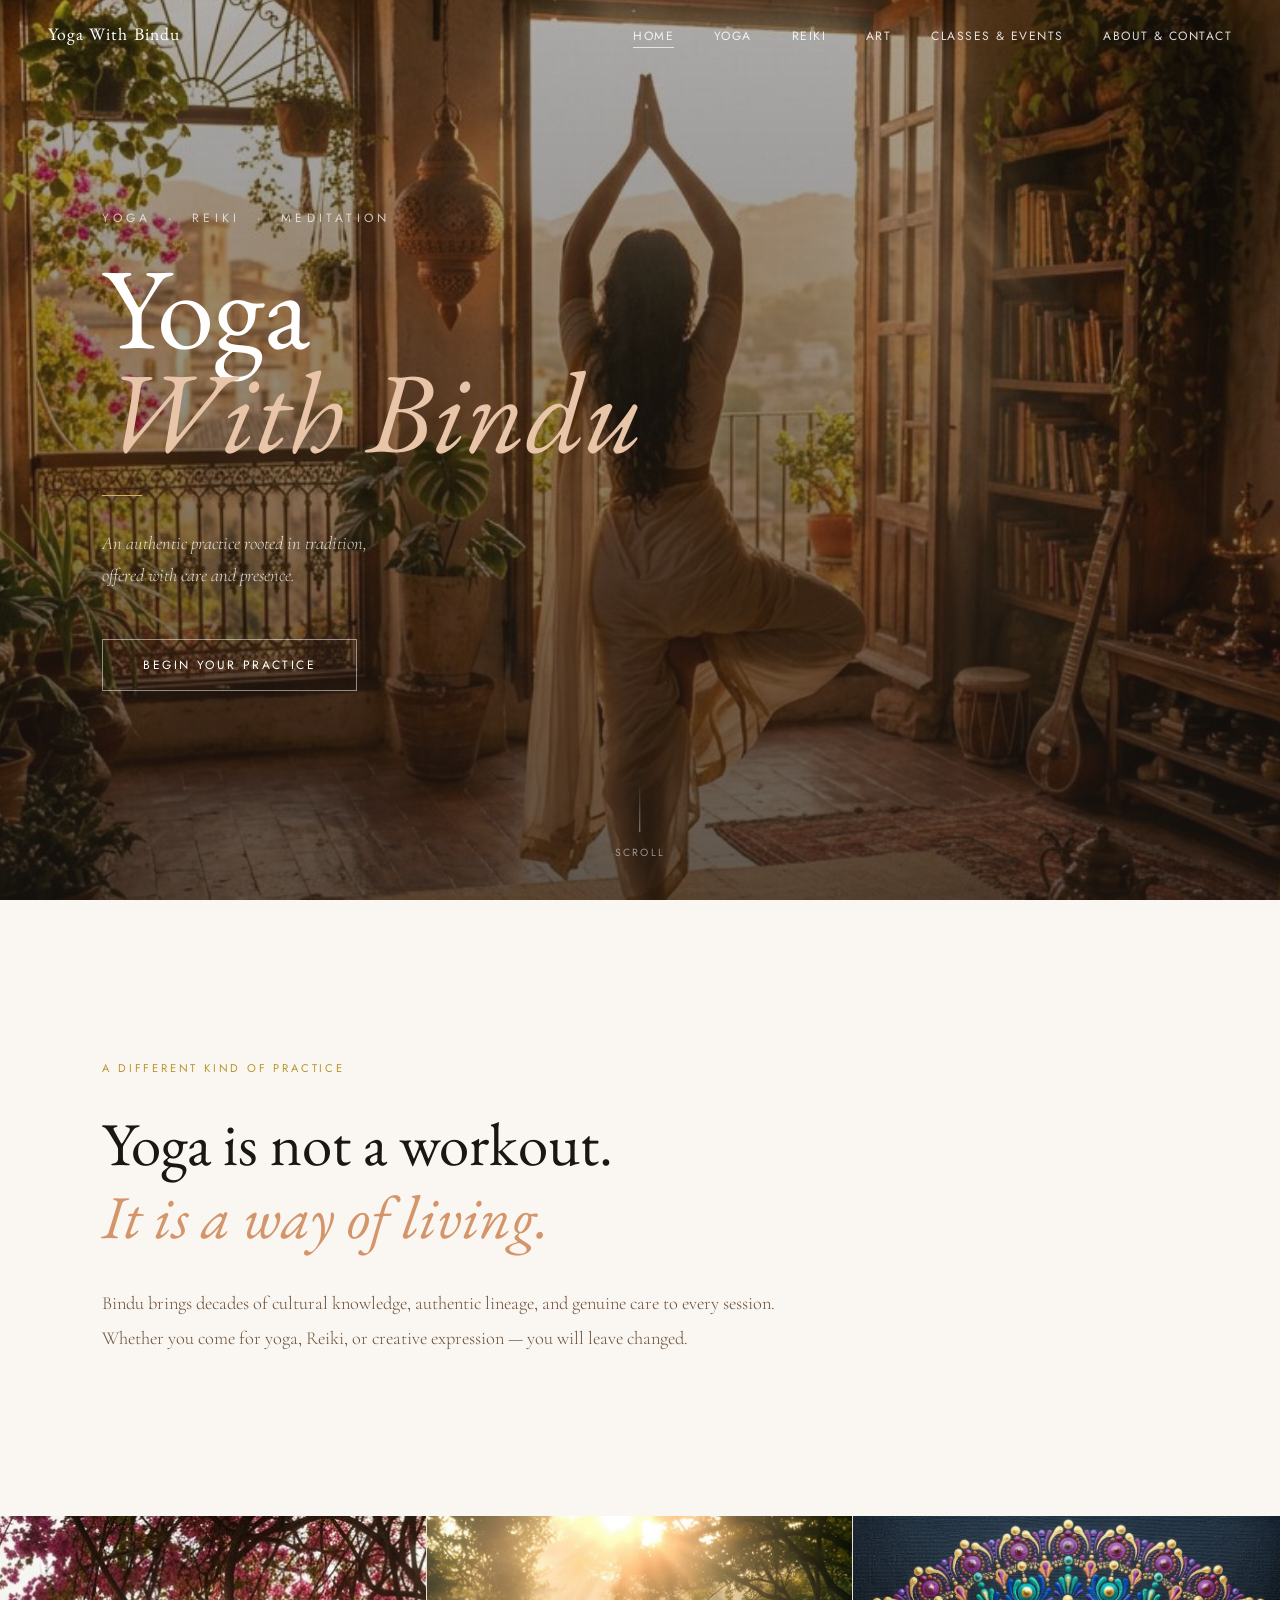
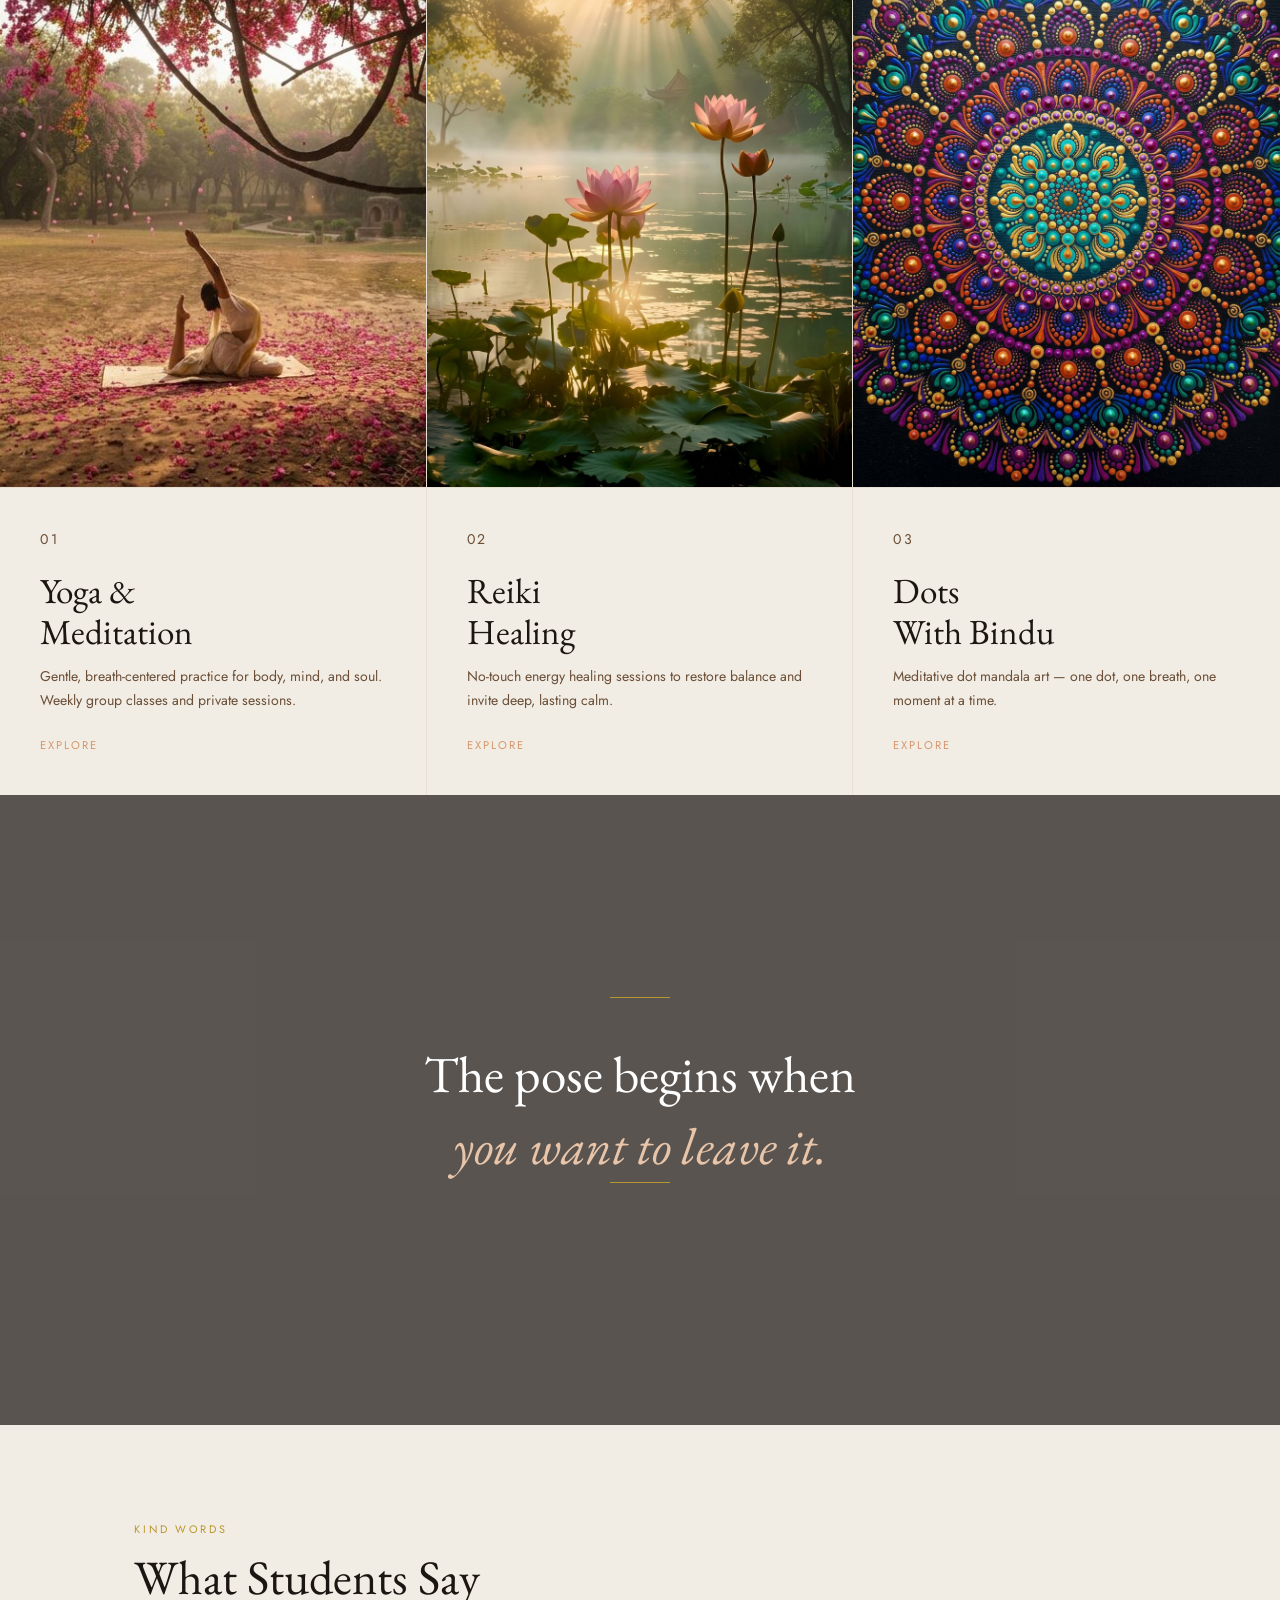
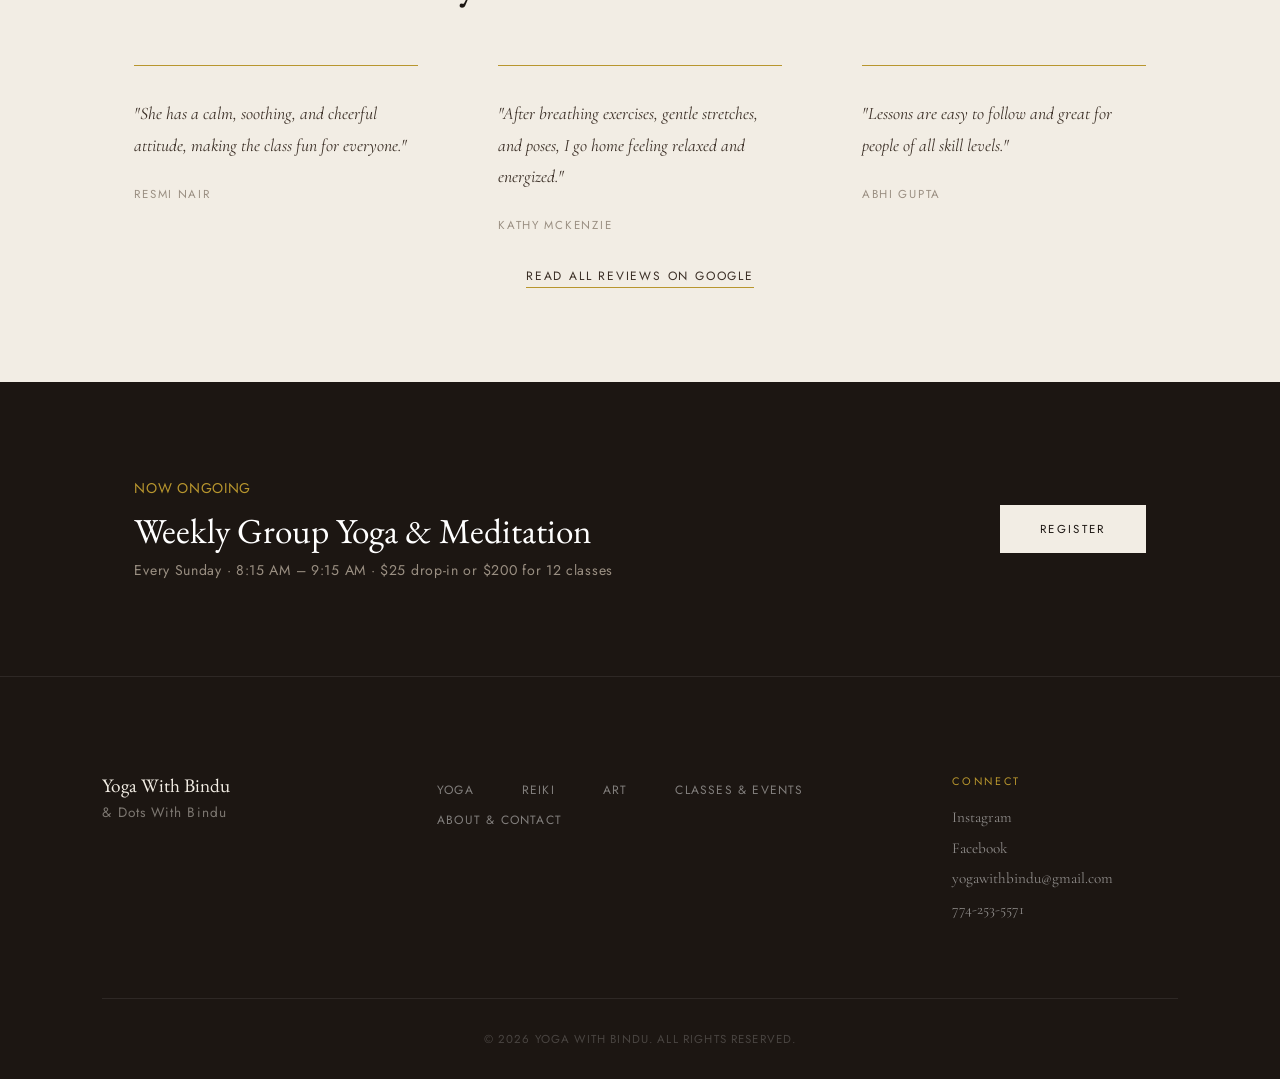
==== commit 2bfa7c75: "revamped website design" ====
--- a/index.html
+++ b/index.html
@@ -4,162 +4,178 @@
   <meta charset="UTF-8" />
   <meta name="viewport" content="width=device-width, initial-scale=1.0"/>
   <title>Yoga With Bindu</title>
-  <meta name="description" content="Yoga with Bindu offers yoga, Reiki, and art experiences rooted in mindfulness, healing, and creativity." />
+  <meta name="description" content="Authentic yoga, Reiki, and meditation rooted in tradition. Yoga With Bindu offers a true practice — not a workout." />
   <link rel="stylesheet" href="style.css" />
-  <link href="https://fonts.googleapis.com/css2?family=Cormorant+Garamond:ital,wght@0,300;0,400;0,600;1,300;1,400&family=Jost:wght@300;400;500&display=swap" rel="stylesheet"/>
+  <link href="https://fonts.googleapis.com/css2?family=EB+Garamond:ital,wght@0,400;0,500;1,400;1,500&family=Cormorant+Garamond:ital,wght@0,300;0,400;1,300;1,400&family=Jost:wght@300;400&display=swap" rel="stylesheet"/>
 </head>
 <body>
 
-  <nav class="navbar">
+  <!-- NAVBAR -->
+  <nav class="navbar" id="navbar">
     <a class="nav-logo" href="index.html">
-      <img src="images/logo_bw.PNG" alt="Yoga with Bindu" class="nav-logo-img" />
-      <span>Yoga With Bindu</span>
+      <span class="nav-logo-text">Yoga With Bindu</span>
     </a>
-    <button class="hamburger" id="hamburger" aria-label="Toggle menu">&#9776;</button>
+    <button class="hamburger" id="hamburger" aria-label="Toggle menu">
+      <span></span><span></span><span></span>
+    </button>
     <ul class="nav-links" id="navLinks">
       <li><a href="index.html" class="active">Home</a></li>
       <li><a href="yoga.html">Yoga</a></li>
       <li><a href="reiki.html">Reiki</a></li>
       <li><a href="art.html">Art</a></li>
       <li><a href="classes.html">Classes & Events</a></li>
-      <li><a href="about.html">About</a></li>
-      <li><a href="contact.html">Contact</a></li>
+      <li><a href="about.html">About & Contact</a></li>
     </ul>
   </nav>
 
-  <!-- Hero -->
-  <section class="hero">
-    <div class="hero-bg"></div>
-    <div class="hero-content fade-in">
-      <div class="hero-logo-wrap">
-        <img src="images/logo_color.PNG" alt="Yoga With Bindu" class="hero-logo-img" />
-      </div>
-      <p class="hero-tagline">Mindfulness &nbsp;·&nbsp; Healing &nbsp;·&nbsp; Creativity</p>
-      <h1>Yoga With Bindu</h1>
-      <p class="hero-sub">A sanctuary for movement, healing, and creativity in every breath.</p>
-
-      <div class="announcement-pill">
-        <span class="pill-dot"></span>
-        <strong>Weekly Group Yoga & Meditation</strong>&nbsp; — &nbsp;Sundays at 8:15 AM
-        <a href="classes.html">See schedule →</a>
-      </div>
-
-      <div class="hero-buttons">
-        <a href="https://docs.google.com/forms/d/e/1FAIpQLSfDmO1rXsu9F5pKlTJH8ATYEiLgyaK2-BLcnniKJpmoJjvrbg/viewform" target="_blank" class="btn btn-primary">Register Now</a>
-        <a href="about.html" class="btn btn-outline">Meet Bindu</a>
-      </div>
+  <!-- HERO -->
+  <section class="hero" id="hero">
+    <div class="hero-parallax" id="heroParallax">
+      <img src="images/backgrounds/yogagolden3.jpg" alt="" style="position:absolute;inset:0;width:100%;height:100%;object-fit:cover;" />
     </div>
-    <div class="hero-scroll-hint">&#8595;</div>
+    <div class="hero-overlay"></div>
+    <div class="hero-content">
+      <p class="hero-eyebrow reveal-up">Yoga &nbsp;&middot;&nbsp; Reiki &nbsp;&middot;&nbsp; Meditation</p>
+      <h1 class="hero-title reveal-up delay-1">Yoga<br/><em>With Bindu</em></h1>
+      <div class="hero-divider reveal-up delay-2"></div>
+      <p class="hero-sub reveal-up delay-3">An authentic practice rooted in tradition,<br/>offered with care and presence.</p>
+      <a href="yoga.html" class="hero-cta reveal-up delay-4">Begin Your Practice</a>
+    </div>
+    <div class="hero-scroll-indicator" id="heroScroll">
+      <span class="scroll-line"></span>
+      <span class="scroll-text">Scroll</span>
+    </div>
   </section>
 
-  <!-- What I Offer -->
-  <section class="offerings">
+  <!-- INTRO STATEMENT -->
+  <section class="intro-statement">
+    <div class="intro-inner reveal-up">
+      <p class="intro-eyebrow">A different kind of practice</p>
+      <h2>Yoga is not a workout.<br/><em>It is a way of living.</em></h2>
+      <p class="intro-body">Bindu brings decades of cultural knowledge, authentic lineage, and genuine care to every session. Whether you come for yoga, Reiki, or creative expression — you will leave changed.</p>
+    </div>
+  </section>
+
+  <!-- OFFERINGS -->
+  <section class="offerings-section">
+
+    <a href="yoga.html" class="offering-panel reveal-panel">
+      <div class="offering-img">
+        <img src="images/backgrounds/yogarose2.jpg" alt="Yoga with Bindu" />
+      </div>
+      <div class="offering-text">
+        <p class="offering-num">01</p>
+        <h3>Yoga &<br/>Meditation</h3>
+        <p>Gentle, breath-centered practice for body, mind, and soul. Weekly group classes and private sessions.</p>
+        <span class="offering-link">Explore</span>
+      </div>
+    </a>
+
+    <a href="reiki.html" class="offering-panel reveal-panel">
+      <div class="offering-img">
+        <img src="images/backgrounds/lotus2.jpg" alt="Reiki healing" />
+      </div>
+      <div class="offering-text">
+        <p class="offering-num">02</p>
+        <h3>Reiki<br/>Healing</h3>
+        <p>No-touch energy healing sessions to restore balance and invite deep, lasting calm.</p>
+        <span class="offering-link">Explore</span>
+      </div>
+    </a>
+
+    <a href="art.html" class="offering-panel reveal-panel">
+      <div class="offering-img">
+        <img src="images/backgrounds/mandala.jpg" alt="Dots With Bindu" />
+      </div>
+      <div class="offering-text">
+        <p class="offering-num">03</p>
+        <h3>Dots<br/>With Bindu</h3>
+        <p>Meditative dot mandala art — one dot, one breath, one moment at a time.</p>
+        <span class="offering-link">Explore</span>
+      </div>
+    </a>
+
+  </section>
+
+  <!-- FULL BLEED QUOTE -->
+  <section class="quote-section">
+    <div class="quote-bg" style="background-image:url('images/backgrounds/templelotus2.jpg'); background-size:cover; background-position:center; background-attachment:fixed;"></div>
+    <div class="quote-overlay"></div>
+    <div class="quote-content reveal-up">
+      <div class="quote-mark-line"></div>
+      <blockquote>The pose begins when<br/><em>you want to leave it.</em></blockquote>
+      <div class="quote-mark-line"></div>
+    </div>
+  </section>
+
+  <!-- TESTIMONIALS -->
+  <section class="testimonials-section">
     <div class="container-inner">
-      <div class="section-label">What I Offer</div>
-      <h2 class="section-title">Find Your Path</h2>
-      <div class="offering-cards">
-        <a href="yoga.html" class="offering-card">
-          <div class="offering-icon">&#127795;</div>
-          <h3>Yoga & Meditation</h3>
-          <p>Gentle movement, pranayama, and meditation. Weekly group classes and private sessions available.</p>
-          <span class="card-link">Explore →</span>
-        </a>
-        <a href="reiki.html" class="offering-card">
-          <div class="offering-icon">&#10024;</div>
-          <h3>Reiki Healing</h3>
-          <p>No-touch energy healing sessions to support relaxation, balance, and overall well-being.</p>
-          <span class="card-link">Explore →</span>
-        </a>
-        <a href="art.html" class="offering-card">
-          <div class="offering-icon">&#127912;</div>
-          <h3>Dots With Bindu</h3>
-          <p>Artwork and creative workshops rooted in joy, patience, and expression.</p>
-          <span class="card-link">Explore →</span>
-        </a>
+      <div class="section-header reveal-up">
+        <p class="eyebrow">Kind Words</p>
+        <h2>What Students Say</h2>
+      </div>
+      <div class="testimonials-grid">
+        <div class="testimonial reveal-up">
+          <p>"She has a calm, soothing, and cheerful attitude, making the class fun for everyone."</p>
+          <cite>Resmi Nair</cite>
+        </div>
+        <div class="testimonial reveal-up delay-1">
+          <p>"After breathing exercises, gentle stretches, and poses, I go home feeling relaxed and energized."</p>
+          <cite>Kathy McKenzie</cite>
+        </div>
+        <div class="testimonial reveal-up delay-2">
+          <p>"Lessons are easy to follow and great for people of all skill levels."</p>
+          <cite>Abhi Gupta</cite>
+        </div>
+      </div>
+      <div class="testimonials-cta reveal-up">
+        <a href="https://www.google.com/maps/place/Yoga+With+Bindu+%26+Dots+With+Bindu/@42.2814509,-71.6531007,17z/data=!4m8!3m7!1s0x89e40b9fbec5abdf:0x333b40762bace972!8m2!3d42.2814509!4d-71.6531007!9m1!1b1!16s%2Fg%2F11h7vm0424?entry=ttu&g_ep=EgoyMDI2MDUwMi4wIKXMDSoASAFQAw%3D%3D" target="_blank" class="text-link">Read all reviews on Google</a>
       </div>
     </div>
   </section>
 
-  <!-- Pull Quote -->
-  <section class="pull-quote">
-    <blockquote>"The pose begins when you want to leave it."</blockquote>
-  </section>
-
-  <!-- About Teaser -->
-  <section class="about-teaser">
-    <div class="about-teaser-inner">
-      <div class="about-teaser-image">
-        <img src="images/bindu.jpeg" alt="Bindu teaching yoga" />
-      </div>
-      <div class="about-teaser-text">
-        <div class="section-label">About Bindu</div>
-        <h2>Calm, welcoming, and thoughtful guidance</h2>
-        <p>Bindu offers yoga, Reiki, and creative experiences that help people slow down, reconnect, and feel supported. Her work is rooted in care, accessibility, and a warm, encouraging presence.</p>
-        <p>Students consistently describe her teaching as soothing, knowledgeable, detailed, and encouraging — whether on the mat, at the healing table, or in a creative workshop.</p>
-        <a href="about.html" class="btn btn-primary">More About Bindu</a>
+  <!-- ANNOUNCEMENT STRIP -->
+  <section class="announcement-section reveal-up">
+    <div class="container-inner">
+      <div class="announcement-inner">
+        <div>
+          <p class="eyebrow">Now Ongoing</p>
+          <h3>Weekly Group Yoga & Meditation</h3>
+          <p>Every Sunday &middot; 8:15 AM &ndash; 9:15 AM &middot; $25 drop-in or $200 for 12 classes</p>
+        </div>
+        <a href="register.html" target="_blank" class="btn-elegant">Register</a>
       </div>
     </div>
   </section>
 
-  <!-- Testimonials -->
-  <section class="testimonials">
-    <div class="container-inner">
-      <div class="section-label">Kind Words</div>
-      <h2 class="section-title">What Students Are Saying</h2>
-      <div class="testimonial-grid">
-        <div class="testimonial-card">
-          <div class="quote-mark">"</div>
-          <p>She has a calm, soothing, and cheerful attitude, making the class fun for everyone.</p>
-          <span class="reviewer">— Resmi Nair</span>
-        </div>
-        <div class="testimonial-card">
-          <div class="quote-mark">"</div>
-          <p>After breathing exercises, gentle stretches, and poses, I go home feeling relaxed and energized.</p>
-          <span class="reviewer">— Kathy McKenzie</span>
-        </div>
-        <div class="testimonial-card">
-          <div class="quote-mark">"</div>
-          <p>Lessons are easy to follow and great for people of all skill levels.</p>
-          <span class="reviewer">— Abhi Gupta</span>
-        </div>
-      </div>
-      <div class="center-button">
-        <a href="https://www.google.com/maps/place/Yoga+With+Bindu+%26+Dots+With+Bindu/@42.2814509,-71.6531007,17z/data=!4m8!3m7!1s0x89e40b9fbec5abdf:0x333b40762bace972!8m2!3d42.2814509!4d-71.6531007!9m1!1b1!16s%2Fg%2F11h7vm0424?entry=ttu&g_ep=EgoyMDI2MDMxOC4xIKXMDSoASAFQAw%3D%3D" target="_blank" class="btn btn-outline">More Reviews on Google ↗</a>
-      </div>
-    </div>
-  </section>
-
-  <!-- CTA -->
-  <section class="cta-section">
-    <h2>Questions about yoga, Reiki, art, or community offerings?</h2>
-    <div class="hero-buttons" style="justify-content:center; margin-top:1.5rem;">
-      <a href="https://docs.google.com/forms/d/e/1FAIpQLSfDmO1rXsu9F5pKlTJH8ATYEiLgyaK2-BLcnniKJpmoJjvrbg/viewform" target="_blank" class="btn btn-primary">Register for a Class</a>
-      <a href="contact.html" class="btn btn-outline">Contact Bindu</a>
-    </div>
-  </section>
-
+  <!-- FOOTER -->
   <footer class="site-footer">
     <div class="footer-inner">
       <div class="footer-brand">
-        <span>Yoga With Bindu</span>
-        <span class="footer-sub">& Dots With Bindu</span>
-        <div class="footer-social">
-          <a href="https://www.instagram.com/doyogawithbindu/" target="_blank">Instagram</a>
-          <a href="https://www.facebook.com/DotsWithBindu/" target="_blank">Facebook</a>
-        </div>
+        
+        <p>Yoga With Bindu<br/><span>& Dots With Bindu</span></p>
       </div>
-      <ul class="footer-links">
-        <li><a href="yoga.html">Yoga</a></li>
-        <li><a href="reiki.html">Reiki</a></li>
-        <li><a href="art.html">Art</a></li>
-        <li><a href="classes.html">Classes & Events</a></li>
-        <li><a href="about.html">About</a></li>
-        <li><a href="contact.html">Contact</a></li>
-      </ul>
-      <p class="footer-copy">&copy; 2026 Yoga With Bindu. All rights reserved.</p>
+      <nav class="footer-nav">
+        <a href="yoga.html">Yoga</a>
+        <a href="reiki.html">Reiki</a>
+        <a href="art.html">Art</a>
+        <a href="classes.html">Classes & Events</a>
+        <a href="about.html">About & Contact</a>
+      </nav>
+      <div class="footer-connect">
+        <p class="eyebrow">Connect</p>
+        <a href="https://www.instagram.com/doyogawithbindu/" target="_blank">Instagram</a>
+        <a href="https://www.facebook.com/DotsWithBindu/" target="_blank">Facebook</a>
+        <a href="mailto:yogawithbindu@gmail.com">yogawithbindu@gmail.com</a>
+        <a href="tel:7742535571">774-253-5571</a>
+      </div>
+    </div>
+    <div class="footer-bottom">
+      <p>&copy; 2026 Yoga With Bindu. All rights reserved.</p>
     </div>
   </footer>
 
   <script src="script.js"></script>
 </body>
-</html>
+</html>
--- a/style.css
+++ b/style.css
@@ -1,784 +1,1140 @@
 /* ============================
-   YOGA WITH BINDU — style.css v2
-   ============================ */
+   YOGA WITH BINDU — v3 luxury redesign
+   ============================ */
+
+@import url('https://fonts.googleapis.com/css2?family=EB+Garamond:ital,wght@0,400;0,500;1,400;1,500&family=Cormorant+Garamond:ital,wght@0,300;0,400;1,300;1,400&family=Jost:wght@300;400&display=swap');
 
 :root {
-  --peach-lightest: #fff7f2;
-  --peach-light:    #fde8d8;
-  --peach:          #f5c4a1;
-  --peach-mid:      #e8a87c;
-  --terracotta:     #c97b4b;
-  --terracotta-dark:#9e5c31;
-  --sage:           #9aab8f;
-  --sage-light:     #d4dece;
-  --cream:          #fdf6ee;
-  --warm-white:     #fffaf5;
-  --brown-text:     #4a2e1a;
-  --brown-mid:      #7a4d2d;
-  --brown-light:    #b07a55;
-  --off-black:      #2c1a0e;
-
-  --font-display: 'Cormorant Garamond', Georgia, serif;
+  /* Core palette */
+  --parchment:      #f2ede4;
+  --parchment-dark: #e8e0d3;
+  --ivory:          #faf7f2;
+  --charcoal:       #1c1612;
+  --charcoal-mid:   #3a2e25;
+  --brown-warm:     #6b4f38;
+  --gold:           #b8962e;
+  --gold-light:     #d4b060;
+  --sage:           #6b7a5e;
+  --sage-light:     #9aab8f;
+  --peach-muted:    #d4956a;
+  --peach-soft:     #e8c4a8;
+  --stone:          #9a8f82;
+
+  /* Typography */
+  --font-display: 'EB Garamond', 'Cormorant Garamond', Georgia, serif;
+  --font-serif:   'Cormorant Garamond', Georgia, serif;
   --font-body:    'Jost', sans-serif;
 
-  --transition: 0.3s ease;
-  --shadow:    0 4px 24px rgba(74,46,26,0.10);
-  --shadow-lg: 0 12px 48px rgba(74,46,26,0.16);
-  --radius:    16px;
-  --radius-sm: 8px;
-  --max-w:     1080px;
+  /* Spacing */
+  --max-w: 1200px;
+  --section-pad: 9rem 2rem;
+
+  /* Effects */
+  --transition: 0.4s ease;
+  --transition-slow: 0.8s ease;
 }
 
 *, *::before, *::after { box-sizing: border-box; margin: 0; padding: 0; }
-html { scroll-behavior: smooth; }
+html { scroll-behavior: smooth; font-size: 16px; }
+
 body {
   font-family: var(--font-body);
-  background: var(--warm-white);
-  color: var(--brown-text);
-  font-size: 16px;
-  line-height: 1.7;
+  background: var(--ivory);
+  color: var(--charcoal);
   overflow-x: hidden;
-}
+  cursor: default;
+}
+
 img { max-width: 100%; display: block; }
 a { color: inherit; text-decoration: none; }
-h1,h2,h3,h4 {
+
+h1, h2, h3, h4 {
   font-family: var(--font-display);
   font-weight: 400;
+  line-height: 1.15;
+}
+
+/* ============================
+   IMAGE PLACEHOLDERS
+   ============================ */
+.hero-img-placeholder,
+.offering-img-placeholder,
+.quote-bg-placeholder,
+.page-img-placeholder,
+.about-img-placeholder {
+  width: 100%;
+  height: 100%;
+  background: linear-gradient(135deg, var(--parchment-dark) 0%, var(--parchment) 100%);
+  display: flex;
+  align-items: center;
+  justify-content: center;
+  min-height: 200px;
+}
+.placeholder-inner {
+  text-align: center;
+  padding: 2rem;
+  border: 1px dashed var(--stone);
+  border-radius: 4px;
+}
+.placeholder-label {
+  font-family: var(--font-body);
+  font-size: 0.75rem;
+  letter-spacing: 0.15em;
+  text-transform: uppercase;
+  color: var(--stone);
+  margin-bottom: 0.5rem;
+}
+.placeholder-hint {
+  font-size: 0.78rem;
+  color: var(--stone);
+  opacity: 0.7;
+  line-height: 1.6;
+}
+.placeholder-hint code {
+  font-family: monospace;
+  background: rgba(0,0,0,0.06);
+  padding: 0.1rem 0.3rem;
+  border-radius: 2px;
+}
+
+/* ============================
+   SCROLL ANIMATIONS
+   ============================ */
+.reveal-up {
+  opacity: 0;
+  transform: translateY(40px);
+  transition: opacity 0.9s cubic-bezier(0.16,1,0.3,1), transform 0.9s cubic-bezier(0.16,1,0.3,1);
+}
+.reveal-up.visible {
+  opacity: 1;
+  transform: translateY(0);
+}
+.reveal-panel {
+  opacity: 0;
+  transform: translateY(30px);
+  transition: opacity 1s cubic-bezier(0.16,1,0.3,1), transform 1s cubic-bezier(0.16,1,0.3,1);
+}
+.reveal-panel.visible {
+  opacity: 1;
+  transform: translateY(0);
+}
+.delay-1 { transition-delay: 0.15s; }
+.delay-2 { transition-delay: 0.3s; }
+.delay-3 { transition-delay: 0.45s; }
+.delay-4 { transition-delay: 0.6s; }
+
+/* Prevent reveal-up from creating phantom height gaps in grids */
+.steps-grid .reveal-up,
+.testimonials-grid .reveal-up,
+.credentials-row .reveal-up,
+.contact-grid .reveal-up {
+  transform: translateY(20px);
+}
+
+/* ============================
+   NAVBAR
+   ============================ */
+.navbar {
+  position: fixed;
+  top: 0; left: 0; right: 0;
+  z-index: 100;
+  display: flex;
+  align-items: center;
+  justify-content: space-between;
+  padding: 1.4rem 3rem;
+  transition: background var(--transition), padding var(--transition), border-bottom var(--transition);
+}
+.navbar.scrolled {
+  background: rgba(242,237,228,0.96);
+  backdrop-filter: blur(12px);
+  padding: 1rem 3rem;
+  border-bottom: 1px solid rgba(184,150,46,0.15);
+}
+.navbar.hero-dark {
+  background: transparent;
+}
+.navbar.hero-dark .nav-links a {
+  color: rgba(255,255,255,0.85);
+}
+.navbar.hero-dark .nav-links a:hover {
+  color: #fff;
+}
+.navbar.hero-dark .nav-links a::after {
+  background: rgba(255,255,255,0.7);
+}
+.navbar.hero-dark .hamburger span {
+  background: rgba(255,255,255,0.85);
+}
+.navbar.hero-dark .nav-logo-text {
+  color: #fff;
+}
+
+/* Logo as text */
+.nav-logo-text {
+  font-family: var(--font-display);
+  font-size: 1.1rem;
+  font-weight: 400;
+  color: var(--charcoal);
+  letter-spacing: 0.06em;
+  transition: color var(--transition);
+  white-space: nowrap;
+}
+.nav-logo-text:hover {
+  color: var(--gold);
+}
+
+.nav-links {
+  list-style: none;
+  display: flex;
+  gap: 2.5rem;
+  align-items: center;
+}
+.nav-links a {
+  font-family: var(--font-body);
+  font-size: 0.75rem;
+  letter-spacing: 0.12em;
+  text-transform: uppercase;
+  color: var(--charcoal-mid);
+  transition: color var(--transition);
+  position: relative;
+}
+.nav-links a::after {
+  content: '';
+  position: absolute;
+  bottom: -3px;
+  left: 0; right: 0;
+  height: 1px;
+  background: var(--gold);
+  transform: scaleX(0);
+  transition: transform var(--transition);
+  transform-origin: left;
+}
+.nav-links a:hover::after,
+.nav-links a.active::after { transform: scaleX(1); }
+.nav-links a:hover,
+.nav-links a.active { color: var(--charcoal); }
+
+.hamburger {
+  display: none;
+  flex-direction: column;
+  gap: 5px;
+  background: none;
+  border: none;
+  cursor: pointer;
+  padding: 4px;
+}
+.hamburger span {
+  display: block;
+  width: 22px;
+  height: 1px;
+  background: var(--charcoal);
+  transition: all var(--transition);
+}
+
+/* ============================
+   HERO
+   ============================ */
+.hero {
+  position: relative;
+  height: 100vh;
+  min-height: 600px;
+  display: flex;
+  align-items: center;
+  justify-content: center;
+  overflow: hidden;
+}
+.hero-parallax {
+  position: absolute;
+  inset: -20%;
+  z-index: 0;
+  will-change: transform;
+}
+/* When real image is added, use this instead of placeholder: */
+.hero-parallax.has-image {
+  background-image: url('images/hero-bg.jpg');
+  background-size: cover;
+  background-position: center;
+}
+.hero-img-placeholder {
+  position: absolute;
+  inset: 0;
+}
+.hero-overlay {
+  position: absolute;
+  inset: 0;
+  background: linear-gradient(
+    to bottom,
+    rgba(28,22,18,0.35) 0%,
+    rgba(28,22,18,0.5) 50%,
+    rgba(28,22,18,0.7) 100%
+  );
+  z-index: 1;
+}
+.hero-content {
+  position: relative;
+  z-index: 2;
+  text-align: center;
+  color: #fff;
+  padding: 2rem;
+  max-width: 800px;
+}
+.hero-eyebrow {
+  font-family: var(--font-body);
+  font-size: 0.72rem;
+  letter-spacing: 0.35em;
+  text-transform: uppercase;
+  color: rgba(255,255,255,0.7);
+  margin-bottom: 1.8rem;
+}
+.hero-title {
+  font-size: clamp(4rem, 10vw, 8rem);
+  font-weight: 400;
+  line-height: 0.95;
+  margin-bottom: 2rem;
+  color: #fff;
+}
+.hero-title em {
+  font-style: italic;
+  font-weight: 300;
+  color: var(--peach-soft);
+}
+.hero-divider {
+  width: 40px;
+  height: 1px;
+  background: var(--gold-light);
+  margin: 0 auto 2rem;
+}
+.hero-sub {
+  font-family: var(--font-serif);
+  font-size: clamp(1rem, 2vw, 1.3rem);
+  font-weight: 300;
+  font-style: italic;
+  color: rgba(255,255,255,0.8);
+  line-height: 1.7;
+  margin-bottom: 3rem;
+}
+.hero-cta {
+  display: inline-block;
+  font-family: var(--font-body);
+  font-size: 0.72rem;
+  letter-spacing: 0.2em;
+  text-transform: uppercase;
+  color: #fff;
+  border: 1px solid rgba(255,255,255,0.5);
+  padding: 1rem 2.5rem;
+  transition: all var(--transition);
+}
+.hero-cta:hover {
+  background: rgba(255,255,255,0.1);
+  border-color: rgba(255,255,255,0.8);
+}
+.hero-scroll-indicator {
+  position: absolute;
+  bottom: 2.5rem;
+  left: 50%;
+  transform: translateX(-50%);
+  z-index: 2;
+  display: flex;
+  flex-direction: column;
+  align-items: center;
+  gap: 0.8rem;
+  color: rgba(255,255,255,0.5);
+  cursor: pointer;
+}
+.scroll-line {
+  display: block;
+  width: 1px;
+  height: 50px;
+  background: linear-gradient(to bottom, transparent, rgba(255,255,255,0.5));
+  animation: scrollPulse 2s ease-in-out infinite;
+}
+@keyframes scrollPulse {
+  0%, 100% { opacity: 0.3; transform: scaleY(1); }
+  50% { opacity: 1; transform: scaleY(1.2); }
+}
+.scroll-text {
+  font-size: 0.65rem;
+  letter-spacing: 0.2em;
+  text-transform: uppercase;
+}
+
+/* ============================
+   INTRO STATEMENT
+   ============================ */
+.intro-statement {
+  padding: var(--section-pad);
+  background: var(--ivory);
+  text-align: center;
+}
+.intro-inner {
+  max-width: 760px;
+  margin: 0 auto;
+}
+.intro-eyebrow {
+  font-family: var(--font-body);
+  font-size: 0.7rem;
+  letter-spacing: 0.25em;
+  text-transform: uppercase;
+  color: var(--gold);
+  margin-bottom: 2rem;
+}
+.intro-statement h2 {
+  font-size: clamp(2.2rem, 5vw, 3.8rem);
+  color: var(--charcoal);
+  margin-bottom: 2rem;
   line-height: 1.2;
 }
-
+.intro-statement h2 em {
+  font-style: italic;
+  color: var(--peach-muted);
+}
+.intro-body {
+  font-family: var(--font-serif);
+  font-size: 1.15rem;
+  color: var(--brown-warm);
+  line-height: 1.9;
+  font-weight: 300;
+}
+
+/* ============================
+   OFFERINGS PANELS
+   ============================ */
+.offerings-section {
+  display: grid;
+  grid-template-columns: repeat(3, 1fr);
+  min-height: 85vh;
+}
+.offering-panel {
+  position: relative;
+  display: flex;
+  flex-direction: column;
+  overflow: hidden;
+  cursor: pointer;
+  border-right: 1px solid var(--parchment-dark);
+}
+.offering-panel:last-child { border-right: none; }
+
+.offering-img {
+  flex: 1;
+  min-height: 400px;
+  overflow: hidden;
+  position: relative;
+}
+.offering-img img {
+  width: 100%;
+  height: 100%;
+  object-fit: cover;
+  transition: transform 0.8s cubic-bezier(0.16,1,0.3,1);
+}
+.offering-panel:hover .offering-img img {
+  transform: scale(1.06);
+}
+.offering-img-placeholder {
+  flex: 1;
+  min-height: 400px;
+  transition: transform 0.8s cubic-bezier(0.16,1,0.3,1);
+}
+
+.offering-text {
+  padding: 2.5rem 2rem;
+  background: var(--parchment);
+  border-top: 1px solid var(--parchment-dark);
+  transition: background var(--transition);
+}
+.offering-panel:hover .offering-text {
+  background: var(--charcoal);
+}
+.offering-panel:hover .offering-text h3,
+.offering-panel:hover .offering-text p,
+.offering-panel:hover .offering-num { color: rgba(255,255,255,0.9); }
+.offering-panel:hover .offering-link { color: var(--gold-light); }
+
+.offering-num {
+  font-family: var(--font-body);
+  font-size: 0.68rem;
+  letter-spacing: 0.2em;
+  color: var(--gold);
+  margin-bottom: 0.8rem;
+  transition: color var(--transition);
+}
+.offering-text h3 {
+  font-size: 1.9rem;
+  margin-bottom: 0.8rem;
+  color: var(--charcoal);
+  transition: color var(--transition);
+}
+.offering-text p {
+  font-size: 0.88rem;
+  color: var(--brown-warm);
+  line-height: 1.7;
+  margin-bottom: 1.2rem;
+  transition: color var(--transition);
+}
+.offering-link {
+  font-family: var(--font-body);
+  font-size: 0.7rem;
+  letter-spacing: 0.18em;
+  text-transform: uppercase;
+  color: var(--peach-muted);
+  transition: color var(--transition);
+}
+
+/* ============================
+   QUOTE SECTION
+   ============================ */
+.quote-section {
+  position: relative;
+  min-height: 70vh;
+  display: flex;
+  align-items: center;
+  justify-content: center;
+  overflow: hidden;
+}
+.quote-bg {
+  position: absolute;
+  inset: 0;
+  z-index: 0;
+}
+.quote-bg.has-image {
+  background-image: url('images/quote-bg.jpg');
+  background-size: cover;
+  background-position: center;
+  background-attachment: fixed;
+}
+.quote-bg-placeholder {
+  position: absolute;
+  inset: 0;
+}
+.quote-overlay {
+  position: absolute;
+  inset: 0;
+  background: rgba(28,22,18,0.72);
+  z-index: 1;
+}
+.quote-content {
+  position: relative;
+  z-index: 2;
+  text-align: center;
+  color: #fff;
+  padding: 4rem 2rem;
+  max-width: 700px;
+}
+.quote-mark-line {
+  width: 60px;
+  height: 1px;
+  background: var(--gold);
+  margin: 0 auto 2.5rem;
+}
+.quote-content blockquote {
+  font-family: var(--font-display);
+  font-size: clamp(1.8rem, 4vw, 3rem);
+  font-weight: 400;
+  line-height: 1.4;
+  color: #fff;
+}
+.quote-content blockquote em {
+  color: var(--peach-soft);
+}
+
+/* ============================
+   TESTIMONIALS
+   ============================ */
+.testimonials-section {
+  padding: var(--section-pad);
+  background: var(--parchment);
+}
 .container-inner {
   max-width: var(--max-w);
   margin: 0 auto;
   padding: 0 2rem;
 }
-
-/* ============================
-   NAVBAR
-   ============================ */
-.navbar {
-  position: fixed;
-  top: 0; left: 0; right: 0;
-  z-index: 100;
+.section-header {
+  margin-bottom: 2.5rem;
+}
+.section-header h2 {
+  font-size: clamp(2rem, 4vw, 3rem);
+  color: var(--charcoal);
+}
+.eyebrow {
+  font-family: var(--font-body);
+  font-size: 0.68rem;
+  letter-spacing: 0.25em;
+  text-transform: uppercase;
+  color: var(--gold);
+  margin-bottom: 0.8rem;
+  display: block;
+}
+.testimonials-grid {
+  display: grid;
+  grid-template-columns: repeat(3, 1fr);
+  gap: 3rem;
+  margin-bottom: 3rem;
+}
+.testimonial {
+  border-top: 1px solid var(--gold);
+  padding-top: 2rem;
+}
+.testimonial p {
+  font-family: var(--font-serif);
+  font-size: 1.05rem;
+  font-style: italic;
+  color: var(--charcoal-mid);
+  line-height: 1.8;
+  margin-bottom: 1.2rem;
+}
+.testimonial cite {
+  font-family: var(--font-body);
+  font-size: 0.72rem;
+  letter-spacing: 0.15em;
+  text-transform: uppercase;
+  color: var(--stone);
+  font-style: normal;
+}
+.testimonials-cta {
+  text-align: center;
+}
+.text-link {
+  font-family: var(--font-body);
+  font-size: 0.75rem;
+  letter-spacing: 0.15em;
+  text-transform: uppercase;
+  color: var(--charcoal-mid);
+  border-bottom: 1px solid var(--gold);
+  padding-bottom: 2px;
+  transition: color var(--transition);
+}
+.text-link:hover { color: var(--gold); }
+
+/* ============================
+   ANNOUNCEMENT STRIP
+   ============================ */
+.announcement-section {
+  padding: 5rem 2rem;
+  background: var(--charcoal);
+}
+.announcement-inner {
+  max-width: var(--max-w);
+  margin: 0 auto;
   display: flex;
   align-items: center;
   justify-content: space-between;
-  padding: 0.9rem 2.5rem;
-  background: rgba(253,246,238,0.94);
-  backdrop-filter: blur(10px);
-  border-bottom: 1px solid var(--peach-light);
-  transition: box-shadow var(--transition);
-}
-.navbar.scrolled { box-shadow: var(--shadow); }
-
-.nav-logo {
-  display: flex;
-  align-items: center;
-  gap: 0.7rem;
-  font-family: var(--font-display);
-  font-size: 1.25rem;
-  font-weight: 600;
-  color: var(--terracotta);
-}
-.nav-logo-img {
-  height: 36px;
-  width: auto;
-}
-
-.nav-links {
-  list-style: none;
-  display: flex;
-  gap: 1.8rem;
-  align-items: center;
-}
-.nav-links a {
-  font-family: var(--font-body);
-  font-size: 0.82rem;
-  letter-spacing: 0.08em;
-  text-transform: uppercase;
-  color: var(--brown-mid);
-  transition: color var(--transition);
-  padding-bottom: 2px;
-  border-bottom: 1.5px solid transparent;
-}
-.nav-links a:hover,
-.nav-links a.active {
-  color: var(--terracotta);
-  border-bottom-color: var(--terracotta);
-}
-.hamburger {
-  display: none;
-  background: none;
-  border: none;
-  font-size: 1.5rem;
-  cursor: pointer;
-  color: var(--terracotta);
-}
-
-/* ============================
-   HERO
-   ============================ */
-.hero {
+  gap: 3rem;
+  flex-wrap: wrap;
+}
+.announcement-inner .eyebrow { color: var(--gold); }
+.announcement-inner h3 {
+  font-size: clamp(1.4rem, 3vw, 2.2rem);
+  color: #fff;
+  margin-bottom: 0.5rem;
+}
+.announcement-inner p {
+  font-size: 0.88rem;
+  color: var(--stone);
+  letter-spacing: 0.05em;
+}
+
+/* ============================
+   BUTTONS
+   ============================ */
+.btn-elegant {
+  display: inline-block;
+  font-family: var(--font-body);
+  font-size: 0.72rem;
+  letter-spacing: 0.2em;
+  text-transform: uppercase;
+  color: var(--charcoal);
+  background: var(--parchment);
+  padding: 1rem 2.5rem;
+  transition: all var(--transition);
+  white-space: nowrap;
+  flex-shrink: 0;
+}
+.btn-elegant:hover {
+  background: var(--gold);
+  color: #fff;
+}
+.btn-elegant-outline {
+  display: inline-block;
+  font-family: var(--font-body);
+  font-size: 0.72rem;
+  letter-spacing: 0.2em;
+  text-transform: uppercase;
+  color: var(--charcoal);
+  border: 1px solid var(--charcoal);
+  padding: 1rem 2.5rem;
+  transition: all var(--transition);
+}
+.btn-elegant-outline:hover {
+  background: var(--charcoal);
+  color: var(--parchment);
+}
+.btn-elegant-light {
+  display: inline-block;
+  font-family: var(--font-body);
+  font-size: 0.72rem;
+  letter-spacing: 0.2em;
+  text-transform: uppercase;
+  color: #fff;
+  border: 1px solid rgba(255,255,255,0.4);
+  padding: 1rem 2.5rem;
+  transition: all var(--transition);
+}
+.btn-elegant-light:hover {
+  background: rgba(255,255,255,0.1);
+  border-color: #fff;
+}
+
+/* ============================
+   PAGE HERO (inner pages)
+   ============================ */
+.page-hero {
   position: relative;
-  min-height: 100vh;
-  display: flex;
-  align-items: center;
-  justify-content: center;
-  text-align: center;
+  height: 60vh;
+  min-height: 400px;
+  display: flex;
+  align-items: flex-end;
   overflow: hidden;
-  background: var(--peach-lightest);
-}
-.hero-bg {
+  padding-top: 80px;
+}
+.page-hero-bg {
   position: absolute;
   inset: 0;
-  background:
-    radial-gradient(ellipse 80% 60% at 50% 30%, var(--peach-light) 0%, transparent 70%),
-    radial-gradient(ellipse 50% 40% at 80% 80%, var(--peach) 0%, transparent 60%),
-    radial-gradient(ellipse 40% 50% at 10% 70%, var(--sage-light) 0%, transparent 60%);
   z-index: 0;
 }
-.hero-bg::before, .hero-bg::after {
-  content: '';
+.page-hero-bg.has-image {
+  background-size: cover;
+  background-position: center;
+}
+.page-hero-overlay {
   position: absolute;
-  border-radius: 50%;
-  opacity: 0.15;
-}
-.hero-bg::before {
-  width: 500px; height: 500px;
-  background: var(--terracotta);
-  top: -120px; right: -100px;
-  animation: floatSlow 9s ease-in-out infinite;
-}
-.hero-bg::after {
-  width: 300px; height: 300px;
-  background: var(--sage);
-  bottom: -80px; left: -60px;
-  animation: floatSlow 12s ease-in-out infinite reverse;
-}
-@keyframes floatSlow {
-  0%,100% { transform: translate(0,0); }
-  50% { transform: translate(20px,-20px); }
-}
-.hero-content {
+  inset: 0;
+  background: linear-gradient(to top, rgba(28,22,18,0.85) 0%, rgba(28,22,18,0.3) 60%, rgba(28,22,18,0.1) 100%);
+  z-index: 1;
+}
+.page-hero-content {
   position: relative;
-  z-index: 1;
-  max-width: 680px;
-  padding: 2rem;
-}
-.hero-logo-wrap {
-  margin-bottom: 1.5rem;
-}
-.hero-logo-img {
-  height: 90px;
-  width: auto;
-  margin: 0 auto;
-}
-.hero-tagline {
-  font-family: var(--font-body);
-  font-size: 0.78rem;
-  letter-spacing: 0.22em;
-  text-transform: uppercase;
-  color: var(--terracotta);
-  margin-bottom: 0.8rem;
-}
-.hero-content h1 {
-  font-size: clamp(2.8rem, 7vw, 5.5rem);
-  color: var(--brown-text);
-  font-style: italic;
-  margin-bottom: 1rem;
-  font-weight: 300;
-}
-.hero-sub {
-  font-size: 1.05rem;
-  color: var(--brown-mid);
-  font-weight: 300;
-  margin-bottom: 1.8rem;
-  max-width: 460px;
-  margin-left: auto;
-  margin-right: auto;
-}
-.announcement-pill {
-  display: inline-flex;
-  align-items: center;
-  gap: 0.5rem;
-  background: rgba(255,255,255,0.7);
-  border: 1px solid var(--peach);
-  border-radius: 50px;
-  padding: 0.5rem 1.2rem;
-  font-size: 0.85rem;
-  color: var(--brown-mid);
-  margin-bottom: 1.8rem;
-  flex-wrap: wrap;
-  justify-content: center;
-}
-.pill-dot {
-  width: 8px; height: 8px;
-  border-radius: 50%;
-  background: var(--terracotta);
-  animation: pulse 2s infinite;
-  flex-shrink: 0;
-}
-@keyframes pulse {
-  0%,100% { opacity: 1; transform: scale(1); }
-  50% { opacity: 0.5; transform: scale(0.8); }
-}
-.announcement-pill a {
-  color: var(--terracotta);
-  font-weight: 500;
-  white-space: nowrap;
-}
-.hero-scroll-hint {
-  position: absolute;
-  bottom: 2rem;
-  left: 50%;
-  transform: translateX(-50%);
-  font-size: 1.4rem;
-  color: var(--peach-mid);
-  animation: bounce 2s ease-in-out infinite;
-  z-index: 1;
-}
-@keyframes bounce {
-  0%,100% { transform: translateX(-50%) translateY(0); }
-  50%      { transform: translateX(-50%) translateY(8px); }
-}
-
-/* ============================
-   BUTTONS
-   ============================ */
-.btn {
-  display: inline-block;
-  padding: 0.75rem 1.8rem;
-  border-radius: 50px;
-  font-family: var(--font-body);
-  font-size: 0.83rem;
-  letter-spacing: 0.07em;
-  text-transform: uppercase;
-  transition: all var(--transition);
-  cursor: pointer;
-  border: none;
-  white-space: nowrap;
-}
-.btn-primary {
-  background: var(--terracotta);
+  z-index: 2;
   color: #fff;
-}
-.btn-primary:hover {
-  background: var(--terracotta-dark);
-  transform: translateY(-2px);
-  box-shadow: 0 6px 20px rgba(201,123,75,0.35);
-}
-.btn-outline {
-  background: transparent;
-  color: var(--terracotta);
-  border: 1.5px solid var(--terracotta);
-}
-.btn-outline:hover {
-  background: var(--peach-light);
-  transform: translateY(-2px);
-}
-.hero-buttons {
-  display: flex;
-  gap: 0.8rem;
-  flex-wrap: wrap;
-}
-
-/* ============================
-   SECTION UTILITIES
-   ============================ */
-.section-label {
-  font-family: var(--font-body);
-  font-size: 0.72rem;
-  letter-spacing: 0.22em;
-  text-transform: uppercase;
-  color: var(--terracotta);
-  margin-bottom: 0.6rem;
-}
-.section-title {
-  font-size: clamp(1.8rem, 4vw, 2.8rem);
-  color: var(--brown-text);
-  margin-bottom: 2.5rem;
-}
-.center-button {
-  text-align: center;
-  margin-top: 2.5rem;
-}
-
-/* ============================
-   OFFERINGS (home)
-   ============================ */
-.offerings {
-  padding: 7rem 2rem;
-  text-align: center;
-  background: var(--cream);
-}
-.offering-cards {
-  display: grid;
-  grid-template-columns: repeat(auto-fit, minmax(260px, 1fr));
-  gap: 1.8rem;
+  padding: 4rem 4rem;
   max-width: var(--max-w);
   margin: 0 auto;
-}
-.offering-card {
-  background: var(--warm-white);
-  border: 1px solid var(--peach-light);
-  border-radius: var(--radius);
-  padding: 2.5rem 2rem;
-  transition: all var(--transition);
-  display: block;
-  text-align: center;
-}
-.offering-card:hover {
-  transform: translateY(-6px);
-  box-shadow: var(--shadow-lg);
-  border-color: var(--peach);
-}
-.offering-icon { font-size: 2rem; margin-bottom: 1rem; }
-.offering-card h3 { font-size: 1.5rem; margin-bottom: 0.5rem; }
-.offering-card p { font-size: 0.92rem; color: var(--brown-mid); margin-bottom: 1rem; }
-.card-link { color: var(--terracotta); font-size: 0.83rem; font-weight: 500; }
-
-/* ============================
-   PULL QUOTE
-   ============================ */
-.pull-quote {
-  background: var(--terracotta);
-  padding: 5rem 2rem;
-  text-align: center;
-}
-.pull-quote blockquote {
-  font-family: var(--font-display);
-  font-size: clamp(1.5rem, 3.5vw, 2.4rem);
+  width: 100%;
+}
+.page-hero-content .eyebrow { color: var(--gold-light); }
+.page-hero-content h1 {
+  font-size: clamp(2.5rem, 7vw, 5.5rem);
+  font-weight: 400;
   color: #fff;
-  font-style: italic;
-  font-weight: 300;
-  max-width: 700px;
+  margin-top: 0.5rem;
+}
+.page-hero-content h1 em { font-style: italic; color: var(--peach-soft); }
+
+/* ============================
+   PAGE CONTENT
+   ============================ */
+.page-content {
+  padding: var(--section-pad);
+  background: var(--ivory);
+}
+.page-content-inner {
+  max-width: 900px;
   margin: 0 auto;
-  line-height: 1.4;
-}
-
-/* ============================
-   ABOUT TEASER (home)
-   ============================ */
-.about-teaser {
-  padding: 7rem 2rem;
-  background: var(--warm-white);
-}
-.about-teaser-inner {
-  display: grid;
-  grid-template-columns: 1fr 1fr;
-  gap: 5rem;
-  align-items: center;
+  padding: 0 2rem;
+}
+.page-content h2 {
+  font-size: clamp(1.8rem, 3.5vw, 2.8rem);
+  margin-bottom: 1.2rem;
+  color: var(--charcoal);
+}
+.page-content p {
+  font-family: var(--font-serif);
+  font-size: 1.05rem;
+  color: var(--brown-warm);
+  line-height: 1.9;
+  margin-bottom: 1.5rem;
+}
+.content-divider {
+  width: 40px;
+  height: 1px;
+  background: var(--gold);
+  margin: 3.5rem 0;
+}
+
+/* ============================
+   OFFERING ROWS (yoga/reiki pricing)
+   ============================ */
+.offering-rows-section {
+  padding: var(--section-pad);
+  background: var(--parchment);
+}
+.offering-rows-inner {
   max-width: var(--max-w);
   margin: 0 auto;
-}
-.about-teaser-image {
-  border-radius: var(--radius);
-  overflow: hidden;
-  box-shadow: var(--shadow-lg);
-}
-.about-teaser-image img {
-  width: 100%;
-  height: 450px;
-  object-fit: cover;
-}
-.about-teaser-text h2 {
-  font-size: clamp(1.8rem, 3vw, 2.6rem);
-  margin-bottom: 1rem;
-}
-.about-teaser-text p { color: var(--brown-mid); margin-bottom: 1rem; }
-.about-teaser-text .btn { margin-top: 0.5rem; }
-
-/* ============================
-   TESTIMONIALS
-   ============================ */
-.testimonials {
-  background: var(--cream);
-  padding: 6rem 2rem;
-  text-align: center;
-}
-.testimonial-grid {
+  padding: 0 2rem;
+}
+.section-title-block {
+  margin-bottom: 2rem;
+}
+.section-title-block h2 {
+  font-size: clamp(2rem, 4vw, 3rem);
+}
+.offering-row {
   display: grid;
-  grid-template-columns: repeat(auto-fit, minmax(280px, 1fr));
-  gap: 1.8rem;
+  grid-template-columns: 1fr auto;
+  gap: 3rem;
+  align-items: start;
+  padding: 3rem 0;
+  border-top: 1px solid var(--parchment-dark);
+}
+.offering-row:last-child { border-bottom: 1px solid var(--parchment-dark); }
+.offering-row-tag {
+  font-family: var(--font-body);
+  font-size: 0.68rem;
+  letter-spacing: 0.2em;
+  text-transform: uppercase;
+  color: var(--gold);
+  margin-bottom: 0.6rem;
+}
+.offering-row h3 {
+  font-size: 1.8rem;
+  margin-bottom: 0.8rem;
+  color: var(--charcoal);
+}
+.offering-row p {
+  font-family: var(--font-serif);
+  font-size: 0.98rem;
+  color: var(--brown-warm);
+  line-height: 1.8;
+  max-width: 560px;
+}
+.offering-row-price {
+  text-align: right;
+  display: flex;
+  flex-direction: column;
+  align-items: flex-end;
+  gap: 1.2rem;
+  min-width: 160px;
+}
+.price-num {
+  font-family: var(--font-display);
+  font-size: 3rem;
+  color: var(--charcoal);
+  line-height: 1;
+}
+.price-sub {
+  font-size: 0.8rem;
+  color: var(--stone);
+  letter-spacing: 0.08em;
+}
+
+/* ============================
+   SOFT CARDS (how it works etc)
+   ============================ */
+.steps-section {
+  padding: var(--section-pad);
+  background: var(--ivory);
+}
+.steps-grid-wrap {
+  display: flex;
+  flex-direction: column;
+  gap: 2rem;
+}
+.steps-grid {
+  display: grid;
+  grid-template-columns: repeat(3, 1fr);
+  gap: 2rem 4rem;
   max-width: var(--max-w);
   margin: 0 auto;
-}
-.testimonial-card {
-  background: var(--warm-white);
-  border: 1px solid var(--peach-light);
-  border-radius: var(--radius);
-  padding: 2rem;
-  text-align: left;
-  transition: box-shadow var(--transition);
-}
-.testimonial-card:hover { box-shadow: var(--shadow); }
-.quote-mark {
+  padding: 0 2rem;
+}
+.step {
+  border-top: 1px solid var(--gold);
+  padding-top: 2rem;
+}
+.step-num {
   font-family: var(--font-display);
-  font-size: 3.5rem;
-  color: var(--peach);
-  line-height: 0.8;
-  margin-bottom: 0.5rem;
-}
-.testimonial-card p { font-style: italic; color: var(--brown-mid); font-size: 0.95rem; margin-bottom: 0.8rem; }
-.reviewer {
-  font-size: 0.8rem;
-  letter-spacing: 0.1em;
-  text-transform: uppercase;
-  color: var(--terracotta);
-  font-style: normal;
-}
-
-/* ============================
-   CTA SECTION
-   ============================ */
-.cta-section {
-  background: var(--peach-lightest);
-  border-top: 1px solid var(--peach-light);
-  padding: 6rem 2rem;
-  text-align: center;
-}
-.cta-section h2 { font-size: clamp(1.8rem, 3.5vw, 2.8rem); }
-
-/* ============================
-   PAGE HERO (inner pages)
-   ============================ */
-.page-hero {
-  padding: 10rem 2rem 5rem;
-  text-align: center;
-  background: linear-gradient(160deg, var(--peach-lightest) 60%, var(--peach-light) 100%);
+  font-size: 2.5rem;
+  color: var(--parchment-dark);
+  margin-bottom: 1rem;
+  line-height: 1;
+}
+.step h3 { font-size: 1.4rem; margin-bottom: 0.6rem; }
+.step p { font-size: 0.9rem; color: var(--brown-warm); line-height: 1.7; }
+
+/* ============================
+   ART GALLERY
+   ============================ */
+.gallery-section {
+  padding: var(--section-pad);
+  background: var(--charcoal);
+}
+.gallery-section .eyebrow { color: var(--gold); }
+.gallery-section .section-title-block h2 { color: #fff; }
+.gallery-section-inner {
+  max-width: var(--max-w);
+  margin: 0 auto;
+  padding: 0 2rem;
+}
+
+.gallery-container {
   position: relative;
   overflow: hidden;
-}
-.page-hero::after {
-  content: '';
-  position: absolute;
-  width: 400px; height: 400px;
-  border-radius: 50%;
-  background: var(--peach);
-  opacity: 0.12;
-  top: -100px; right: -100px;
-  pointer-events: none;
-}
-.page-hero .section-label { margin-bottom: 0.5rem; }
-.page-hero h1 {
-  font-size: clamp(2rem, 5vw, 3.8rem);
-  font-style: italic;
-  font-weight: 300;
-  margin-bottom: 1rem;
-  max-width: 800px;
-  margin-left: auto;
-  margin-right: auto;
-}
-.page-hero p {
-  color: var(--brown-mid);
-  font-size: 1rem;
-  max-width: 560px;
-  margin: 0 auto 1.8rem;
-}
-
-/* ============================
-   PAGE PHOTO STRIP
-   ============================ */
-.page-photo-strip {
-  height: 420px;
-  overflow: hidden;
-}
-.page-photo-strip img {
-  width: 100%;
-  height: 100%;
-  object-fit: cover;
-  object-position: center;
-}
-.art-hero-strip {
-  height: 500px;
-}
-
-/* ============================
-   OFFERINGS DETAIL (yoga/reiki)
-   ============================ */
-.offerings-detail {
-  padding: 6rem 2rem;
-  background: var(--warm-white);
-}
-.offering-rows {
-  display: flex;
-  flex-direction: column;
-  gap: 1.5rem;
-}
-.offering-row-card {
-  display: grid;
-  grid-template-columns: 1fr auto;
-  gap: 2rem;
-  align-items: center;
-  background: var(--cream);
-  border: 1px solid var(--peach-light);
-  border-radius: var(--radius);
-  padding: 2rem 2.5rem;
-  transition: box-shadow var(--transition);
-}
-.offering-row-card:hover { box-shadow: var(--shadow); }
-.offering-tag {
-  font-size: 0.72rem;
-  letter-spacing: 0.15em;
-  text-transform: uppercase;
-  color: var(--terracotta);
-  margin-bottom: 0.4rem;
-}
-.offering-row-left h3 { font-size: 1.6rem; margin-bottom: 0.5rem; }
-.offering-row-left p { color: var(--brown-mid); font-size: 0.92rem; }
-.offering-row-right {
-  text-align: right;
-  display: flex;
-  flex-direction: column;
-  align-items: flex-end;
-  gap: 1rem;
-  min-width: 180px;
-}
-.price-block { text-align: right; }
-.price-big {
-  font-family: var(--font-display);
-  font-size: 2.5rem;
-  color: var(--brown-text);
-  line-height: 1;
-}
-.price-detail {
-  font-size: 0.87rem;
-  color: var(--brown-mid);
-}
-
-/* ============================
-   SOFT CARDS (what to expect)
-   ============================ */
-.soft-cards-section {
-  padding: 6rem 2rem;
-  background: var(--cream);
-}
-.soft-cards {
-  display: grid;
-  grid-template-columns: repeat(auto-fit, minmax(220px, 1fr));
-  gap: 1.5rem;
-  max-width: var(--max-w);
-  margin: 0 auto;
-}
-.soft-card {
-  background: var(--warm-white);
-  border-radius: var(--radius);
-  padding: 2rem 1.8rem;
-  border: 1px solid var(--peach-light);
-}
-.soft-card-icon { font-size: 1.8rem; margin-bottom: 0.8rem; }
-.soft-card-num {
-  font-family: var(--font-display);
-  font-size: 2rem;
-  color: var(--peach);
-  margin-bottom: 0.5rem;
-  font-weight: 600;
-}
-.soft-card h3 { font-size: 1.3rem; margin-bottom: 0.5rem; }
-.soft-card p { font-size: 0.9rem; color: var(--brown-mid); }
-
-/* ============================
-   CONTENT SECTION (split text)
-   ============================ */
-.content-section {
-  padding: 6rem 2rem;
-  background: var(--warm-white);
-}
-.split-text {
-  display: grid;
-  grid-template-columns: 1fr 1fr;
-  gap: 4rem;
-  max-width: var(--max-w);
-  margin: 0 auto;
-}
-.split-text h2 { font-size: clamp(1.6rem, 3vw, 2.2rem); margin-bottom: 0.8rem; }
-.split-text p { color: var(--brown-mid); font-size: 0.95rem; margin-bottom: 1rem; }
-
-/* ============================
-   ART GALLERY
-   ============================ */
-.art-gallery-section {
-  padding: 6rem 2rem;
-  background: var(--warm-white);
-}
-
-.gallery-container {
-  position: relative;
-  background: var(--off-black);
-  border-radius: var(--radius);
-  overflow: hidden;
-  margin-bottom: 1rem;
+  border-radius: 0;
+  user-select: none;
 }
 .gallery-track {
   display: flex;
-  transition: transform 0.6s cubic-bezier(0.25,0.46,0.45,0.94);
+  transition: transform 0.7s cubic-bezier(0.16,1,0.3,1);
+  will-change: transform;
+  touch-action: pan-y;
 }
 .gallery-slide {
   min-width: 100%;
-  aspect-ratio: 4/3;
+  aspect-ratio: 16/9;
   overflow: hidden;
 }
 .gallery-slide img {
   width: 100%;
   height: 100%;
   object-fit: cover;
-}
-.gallery-btn {
+  pointer-events: none;
+}
+.gallery-controls {
+  display: flex;
+  align-items: center;
+  justify-content: space-between;
+  padding: 1.5rem 0 0;
+}
+.gallery-arrows {
+  display: flex;
+  gap: 1rem;
+}
+.gallery-arrow {
+  background: none;
+  border: 1px solid rgba(255,255,255,0.3);
+  color: rgba(255,255,255,0.7);
+  width: 44px;
+  height: 44px;
+  cursor: pointer;
+  font-size: 1rem;
+  transition: all var(--transition);
+  display: flex;
+  align-items: center;
+  justify-content: center;
+}
+.gallery-arrow:hover {
+  border-color: var(--gold);
+  color: var(--gold);
+}
+.gallery-counter {
+  font-family: var(--font-body);
+  font-size: 0.75rem;
+  letter-spacing: 0.1em;
+  color: rgba(255,255,255,0.4);
+}
+
+/* ============================
+   EVENTS (classes page)
+   ============================ */
+.events-section {
+  padding: var(--section-pad);
+  background: var(--ivory);
+}
+.event-row {
+  display: grid;
+  grid-template-columns: 120px 1fr auto;
+  gap: 3rem;
+  align-items: center;
+  padding: 2.5rem 0;
+  border-top: 1px solid var(--parchment-dark);
+}
+.event-row:last-child { border-bottom: 1px solid var(--parchment-dark); }
+.event-date {
+  text-align: center;
+}
+.event-date-day {
+  font-family: var(--font-display);
+  font-size: 2.5rem;
+  color: var(--charcoal);
+  line-height: 1;
+}
+.event-date-label {
+  font-family: var(--font-body);
+  font-size: 0.65rem;
+  letter-spacing: 0.15em;
+  text-transform: uppercase;
+  color: var(--stone);
+}
+.event-info h3 { font-size: 1.5rem; margin-bottom: 0.4rem; }
+.event-meta {
+  font-size: 0.8rem;
+  color: var(--gold);
+  letter-spacing: 0.08em;
+  text-transform: uppercase;
+  margin-bottom: 0.5rem;
+}
+.event-info p { font-size: 0.9rem; color: var(--brown-warm); line-height: 1.65; }
+
+/* ============================
+   LINKTREE BANNER
+   ============================ */
+.linktree-section {
+  padding: var(--section-pad);
+  background: var(--parchment);
+}
+.linktree-inner {
+  max-width: var(--max-w);
+  margin: 0 auto;
+  padding: 0 2rem;
+}
+.linktree-card {
+  border: 1px solid var(--gold);
+  padding: 4rem;
+  display: flex;
+  align-items: center;
+  justify-content: space-between;
+  gap: 3rem;
+  flex-wrap: wrap;
+}
+.linktree-card h3 {
+  font-size: clamp(1.5rem, 3vw, 2.2rem);
+  margin-bottom: 0.6rem;
+}
+.linktree-card p {
+  font-family: var(--font-serif);
+  color: var(--brown-warm);
+  font-size: 1rem;
+  line-height: 1.7;
+  max-width: 500px;
+}
+
+/* ============================
+   ABOUT & CONTACT PAGE
+   ============================ */
+.about-split {
+  display: grid;
+  grid-template-columns: 1fr 1fr;
+  min-height: 70vh;
+}
+.about-image-col {
+  position: relative;
+  overflow: hidden;
+  min-height: 500px;
+}
+.about-image-col img,
+.about-img-placeholder {
   position: absolute;
-  top: 50%;
-  transform: translateY(-50%);
-  background: rgba(253,246,238,0.88);
-  border: none;
-  border-radius: 50%;
-  width: 48px; height: 48px;
-  font-size: 1.2rem;
-  cursor: pointer;
-  color: var(--terracotta);
-  transition: all var(--transition);
-  z-index: 10;
-}
-.gallery-btn:hover {
-  background: var(--warm-white);
-  box-shadow: var(--shadow);
-}
-.gallery-btn.prev { left: 1rem; }
-.gallery-btn.next { right: 1rem; }
-.gallery-dots {
-  position: absolute;
-  bottom: 1rem;
-  left: 50%;
-  transform: translateX(-50%);
-  display: flex;
-  gap: 0.4rem;
-}
-.gallery-dot {
-  width: 7px; height: 7px;
-  border-radius: 50%;
-  background: rgba(255,255,255,0.4);
-  cursor: pointer;
-  transition: background var(--transition);
-  border: none;
-}
-.gallery-dot.active { background: #fff; }
-
-.gallery-thumbnails {
-  display: flex;
-  gap: 0.6rem;
-  overflow-x: auto;
-  padding: 0.5rem 0;
-  scrollbar-width: thin;
-  scrollbar-color: var(--peach) transparent;
-}
-.gallery-thumb {
-  min-width: 80px;
-  height: 56px;
-  border-radius: 6px;
-  overflow: hidden;
-  cursor: pointer;
-  border: 2px solid transparent;
-  transition: all var(--transition);
-  flex-shrink: 0;
-}
-.gallery-thumb.active { border-color: var(--terracotta); }
-.gallery-thumb img { width: 100%; height: 100%; object-fit: cover; }
-
-/* ============================
-   EVENTS (classes page)
-   ============================ */
-.events-section {
-  padding: 6rem 2rem;
-  background: var(--warm-white);
-}
-.event-list {
+  inset: 0;
+  width: 100%;
+  height: 100%;
+  object-fit: cover;
+}
+.about-text-col {
+  padding: 7rem 5rem;
+  background: var(--ivory);
+  display: flex;
+  flex-direction: column;
+  justify-content: center;
+}
+.about-text-col h2 { font-size: clamp(1.8rem, 3vw, 2.8rem); margin-bottom: 1.5rem; }
+.about-text-col p {
+  font-family: var(--font-serif);
+  font-size: 1rem;
+  color: var(--brown-warm);
+  line-height: 1.9;
+  margin-bottom: 1.2rem;
+}
+.credentials-row {
+  display: grid;
+  grid-template-columns: repeat(2, 1fr);
+  gap: 1.5rem;
+  margin-top: 2.5rem;
+  padding-top: 2.5rem;
+  border-top: 1px solid var(--parchment-dark);
+}
+.credential {
+  border-left: 2px solid var(--gold);
+  padding-left: 1rem;
+}
+.credential h4 { font-size: 1rem; margin-bottom: 0.2rem; }
+.credential p { font-size: 0.83rem; color: var(--stone); margin: 0; }
+
+.contact-section {
+  padding: var(--section-pad);
+  background: var(--parchment);
+}
+.contact-grid {
+  display: grid;
+  grid-template-columns: 1fr 1fr;
+  gap: 6rem;
+  max-width: var(--max-w);
+  margin: 0 auto;
+  padding: 0 2rem;
+  align-items: start;
+}
+.contact-info h2 { font-size: clamp(1.8rem, 3.5vw, 2.8rem); margin-bottom: 1.5rem; }
+.contact-info p {
+  font-family: var(--font-serif);
+  font-size: 1rem;
+  color: var(--brown-warm);
+  line-height: 1.9;
+  margin-bottom: 1rem;
+}
+.contact-details {
+  margin-top: 2.5rem;
   display: flex;
   flex-direction: column;
   gap: 1.2rem;
+}
+.contact-detail {
+  display: flex;
+  flex-direction: column;
+  gap: 0.2rem;
+}
+.contact-detail strong {
+  font-family: var(--font-body);
+  font-size: 0.68rem;
+  letter-spacing: 0.18em;
+  text-transform: uppercase;
+  color: var(--gold);
+}
+.contact-detail a, .contact-detail span {
+  font-family: var(--font-serif);
+  font-size: 1rem;
+  color: var(--charcoal-mid);
+  transition: color var(--transition);
+}
+.contact-detail a:hover { color: var(--gold); }
+.contact-form-col h2 { font-size: clamp(1.8rem, 3.5vw, 2.8rem); margin-bottom: 1rem; }
+.contact-form-col p {
+  font-family: var(--font-serif);
+  font-size: 1rem;
+  color: var(--brown-warm);
+  line-height: 1.8;
+  margin-bottom: 2rem;
+}
+
+/* ============================
+   AUTO SCROLL CAROUSEL
+   ============================ */
+.auto-scroll-section {
+  padding: 6rem 0;
+  background: var(--ivory);
+  overflow: hidden;
+}
+.auto-scroll-header {
+  padding: 0 2rem;
   max-width: var(--max-w);
-  margin: 0 auto;
-}
-.event-card {
-  display: grid;
-  grid-template-columns: 80px 1fr auto;
-  gap: 2rem;
-  align-items: center;
-  background: var(--cream);
-  border: 1px solid var(--peach-light);
-  border-radius: var(--radius);
-  padding: 1.8rem 2rem;
-  transition: box-shadow var(--transition);
-}
-.event-card:hover { box-shadow: var(--shadow); }
-.event-date-box {
-  text-align: center;
-  background: var(--terracotta);
-  color: #fff;
-  border-radius: var(--radius-sm);
-  padding: 0.8rem 0.5rem;
-  flex-shrink: 0;
-}
-.event-day-label {
-  display: block;
-  font-size: 0.7rem;
-  letter-spacing: 0.15em;
-  text-transform: uppercase;
-  opacity: 0.85;
-}
-.event-time {
-  display: block;
-  font-family: var(--font-display);
-  font-size: 1.6rem;
-  line-height: 1.1;
-  font-weight: 600;
-}
-.event-content h3 { font-size: 1.4rem; margin-bottom: 0.3rem; }
-.event-meta { font-size: 0.83rem; color: var(--terracotta); text-transform: uppercase; letter-spacing: 0.08em; margin-bottom: 0.4rem; }
-.event-content p { font-size: 0.92rem; color: var(--brown-mid); }
-.event-action { flex-shrink: 0; }
-
-/* ============================
-   CALENDAR SECTION
-   ============================ */
-.calendar-section {
-  background: var(--cream);
-  padding: 6rem 2rem;
-}
-.calendar-section h2 { font-size: 2rem; margin-bottom: 0.5rem; }
-.calendar-section > .container-inner > p { color: var(--brown-mid); margin-bottom: 1.5rem; }
-.calendar-embed {
-  border-radius: var(--radius);
+  margin: 0 auto 3rem;
+}
+.auto-scroll-track-wrap {
   overflow: hidden;
-  border: 1px solid var(--peach-light);
-  background: var(--warm-white);
-}
-.calendar-placeholder {
-  text-align: center;
-  padding: 4rem 2rem;
-  color: var(--brown-mid);
-  font-style: italic;
-}
-.calendar-placeholder p:first-child { font-size: 2.5rem; margin-bottom: 0.8rem; }
-
-/* ============================
-   AUTO-SCROLL CAROUSEL (classes)
-   ============================ */
-.auto-scroll-section {
-  padding: 6rem 0 6rem;
-  background: var(--warm-white);
-  overflow: hidden;
-}
-.auto-scroll-section .container-inner {
-  text-align: center;
-  margin-bottom: 2rem;
-}
-.auto-scroll-carousel {
-  overflow: hidden;
-  width: 100%;
 }
 .auto-scroll-track {
   display: flex;
-  gap: 1rem;
+  gap: 1.5rem;
   width: max-content;
-  animation: scrollLeft 28s linear infinite;
+  animation: scrollLeft 32s linear infinite;
 }
 .auto-scroll-track:hover { animation-play-state: paused; }
 @keyframes scrollLeft {
@@ -786,9 +1142,8 @@
   100% { transform: translateX(-50%); }
 }
 .auto-scroll-slide {
-  width: 300px;
-  height: 220px;
-  border-radius: var(--radius-sm);
+  width: 340px;
+  height: 240px;
   overflow: hidden;
   flex-shrink: 0;
 }
@@ -796,234 +1151,425 @@
   width: 100%;
   height: 100%;
   object-fit: cover;
-  transition: transform 0.4s ease;
+  transition: transform 0.6s ease;
 }
 .auto-scroll-slide:hover img { transform: scale(1.04); }
 
 /* ============================
-   ABOUT INTRO (about & contact)
-   ============================ */
-.about-intro-section,
-.contact-intro-section {
-  padding: 6rem 2rem;
-  background: var(--warm-white);
-}
-.about-intro-inner {
-  display: grid;
-  grid-template-columns: 1fr 1.4fr;
-  gap: 5rem;
-  align-items: start;
-  max-width: var(--max-w);
-  margin: 0 auto;
-}
-.about-intro-image {
-  border-radius: var(--radius);
-  overflow: hidden;
-  box-shadow: var(--shadow-lg);
-  position: sticky;
-  top: 100px;
-}
-.about-intro-image img {
-  width: 100%;
-  height: 480px;
-  object-fit: cover;
-}
-.about-intro-text h2 { font-size: clamp(1.6rem, 3vw, 2.4rem); margin-bottom: 1rem; }
-.about-intro-text p { color: var(--brown-mid); margin-bottom: 1rem; font-size: 0.95rem; }
-
-/* Credentials grid */
-.credentials-grid {
-  display: grid;
-  grid-template-columns: repeat(2, 1fr);
+   CTA BANNER
+   ============================ */
+.cta-banner {
+  padding: 8rem 2rem;
+  background: var(--charcoal);
+  text-align: center;
+}
+.cta-banner .eyebrow { color: var(--gold); }
+.cta-banner h2 {
+  font-size: clamp(2rem, 5vw, 3.5rem);
+  color: #fff;
+  margin-bottom: 2.5rem;
+  max-width: 600px;
+  margin-left: auto;
+  margin-right: auto;
+}
+.cta-buttons {
+  display: flex;
   gap: 1rem;
-  margin-top: 2rem;
-}
-.credential-item {
-  background: var(--cream);
-  border-radius: var(--radius-sm);
-  padding: 1.2rem;
-  border: 1px solid var(--peach-light);
-  text-align: center;
-}
-.cred-icon { font-size: 1.6rem; margin-bottom: 0.5rem; }
-.credential-item h4 { font-size: 1rem; margin-bottom: 0.2rem; }
-.credential-item p { font-size: 0.82rem; color: var(--brown-mid); margin: 0; }
-
-/* ============================
-   CONTACT DETAILS
-   ============================ */
-.contact-details-grid {
-  display: grid;
-  grid-template-columns: 1fr 1fr;
-  gap: 1rem;
-  margin-top: 2rem;
-}
-.contact-detail-item {
-  display: flex;
-  align-items: flex-start;
-  gap: 0.8rem;
-  background: var(--cream);
-  border-radius: var(--radius-sm);
-  padding: 1rem 1.2rem;
-  border: 1px solid var(--peach-light);
-}
-.contact-detail-icon { font-size: 1.3rem; flex-shrink: 0; }
-.contact-detail-item strong { display: block; font-size: 0.75rem; letter-spacing: 0.1em; text-transform: uppercase; color: var(--terracotta); margin-bottom: 0.2rem; }
-.contact-detail-item a { color: var(--brown-mid); font-size: 0.9rem; transition: color var(--transition); }
-.contact-detail-item a:hover { color: var(--terracotta); }
-
-/* Form CTA section */
-.form-cta-section {
-  padding: 6rem 2rem;
-  background: var(--cream);
-}
-.form-cta-card {
-  display: grid;
-  grid-template-columns: 1fr auto;
-  gap: 3rem;
-  align-items: center;
-  background: var(--warm-white);
-  border: 1px solid var(--peach-light);
-  border-radius: var(--radius);
-  padding: 3rem;
-  max-width: var(--max-w);
-  margin: 0 auto;
-}
-.form-cta-text h2 { font-size: 2rem; margin-bottom: 0.8rem; }
-.form-cta-text p { color: var(--brown-mid); margin-bottom: 1rem; font-size: 0.95rem; }
-.form-cta-note {
-  text-align: center;
-  padding: 2rem;
-  background: var(--cream);
-  border-radius: var(--radius-sm);
-  min-width: 180px;
-}
-.form-cta-note p:first-child { font-size: 2rem; margin-bottom: 0.5rem; }
-.form-cta-note p { font-size: 0.85rem; color: var(--brown-mid); }
-.form-cta-note strong { color: var(--brown-text); display: block; margin-bottom: 0.3rem; font-size: 0.9rem; }
+  justify-content: center;
+  flex-wrap: wrap;
+}
 
 /* ============================
    FOOTER
    ============================ */
 .site-footer {
-  background: var(--brown-text);
-  color: var(--peach-light);
-  padding: 4rem 2rem 2rem;
+  background: var(--charcoal);
+  border-top: 1px solid rgba(255,255,255,0.08);
+  padding: 5rem 2rem 2rem;
 }
 .footer-inner {
   max-width: var(--max-w);
   margin: 0 auto;
   display: grid;
   grid-template-columns: 1.2fr 2fr 1fr;
-  gap: 2rem;
-  align-items: start;
-}
-.footer-brand span {
+  gap: 4rem;
+  padding-bottom: 4rem;
+  border-bottom: 1px solid rgba(255,255,255,0.08);
+  margin-bottom: 2rem;
+}
+.footer-brand-name {
+  font-family: var(--font-display);
+  font-size: 1.3rem;
+  color: var(--parchment);
   display: block;
+  margin-bottom: 0.3rem;
+}
+.footer-brand p {
   font-family: var(--font-display);
-  font-size: 1.4rem;
-  color: var(--peach);
-}
-.footer-brand .footer-sub { font-size: 0.85rem; opacity: 0.55; margin-top: 0.2rem; }
-.footer-social {
-  display: flex;
-  gap: 1.2rem;
-  margin-top: 0.8rem;
-}
-.footer-social a {
-  font-size: 0.78rem;
-  letter-spacing: 0.07em;
-  text-transform: uppercase;
-  color: var(--peach-light);
-  opacity: 0.65;
-  transition: opacity var(--transition);
-}
-.footer-social a:hover { opacity: 1; }
-.footer-links {
-  list-style: none;
+  font-size: 1.2rem;
+  color: var(--parchment);
+  line-height: 1.4;
+}
+.footer-brand p span {
+  font-size: 0.85rem;
+  opacity: 0.45;
+  display: block;
+  font-family: var(--font-body);
+  letter-spacing: 0.08em;
+  margin-top: 0.2rem;
+}
+.footer-nav {
   display: flex;
   flex-wrap: wrap;
-  gap: 0.8rem 2rem;
-  justify-content: center;
-  align-self: center;
-}
-.footer-links a {
-  font-size: 0.8rem;
-  letter-spacing: 0.07em;
-  text-transform: uppercase;
-  color: var(--peach-light);
-  opacity: 0.65;
-  transition: opacity var(--transition);
-}
-.footer-links a:hover { opacity: 1; }
-.footer-copy {
-  font-size: 0.78rem;
-  opacity: 0.45;
-  text-align: right;
-  align-self: end;
-}
-
-/* ============================
-   ANIMATIONS
-   ============================ */
-.fade-in {
-  animation: fadeIn 1s ease both;
-}
-@keyframes fadeIn {
-  from { opacity: 0; transform: translateY(24px); }
-  to   { opacity: 1; transform: translateY(0); }
+  gap: 0.8rem 3rem;
+  align-content: flex-start;
+  padding-top: 0.5rem;
+}
+.footer-nav a {
+  font-family: var(--font-body);
+  font-size: 0.75rem;
+  letter-spacing: 0.1em;
+  text-transform: uppercase;
+  color: rgba(255,255,255,0.45);
+  transition: color var(--transition);
+}
+.footer-nav a:hover { color: var(--gold); }
+.footer-connect {
+  display: flex;
+  flex-direction: column;
+  gap: 0.8rem;
+}
+.footer-connect .eyebrow { color: var(--gold); margin-bottom: 0.4rem; }
+.footer-connect a {
+  font-family: var(--font-serif);
+  font-size: 0.95rem;
+  color: rgba(255,255,255,0.5);
+  transition: color var(--transition);
+}
+.footer-connect a:hover { color: var(--parchment); }
+.footer-bottom {
+  max-width: var(--max-w);
+  margin: 0 auto;
+  text-align: center;
+}
+.footer-bottom p {
+  font-size: 0.72rem;
+  letter-spacing: 0.1em;
+  color: rgba(255,255,255,0.2);
+  text-transform: uppercase;
 }
 
 /* ============================
    RESPONSIVE
    ============================ */
-@media (max-width: 960px) {
-  .navbar { padding: 0.9rem 1.5rem; }
+@media (max-width: 1024px) {
+  .offerings-section { grid-template-columns: 1fr; }
+  .offering-panel { flex-direction: row; border-right: none; border-bottom: 1px solid var(--parchment-dark); }
+  .offering-img { min-height: 260px; flex: 0 0 40%; }
+  .offering-img-placeholder { min-height: 260px; flex: 0 0 40%; }
+  .about-split { grid-template-columns: 1fr; }
+  .about-image-col { min-height: 350px; position: relative; }
+  .about-text-col { padding: 4rem 2rem; }
+  .contact-grid { grid-template-columns: 1fr; gap: 3rem; }
+  .footer-inner { grid-template-columns: 1fr; gap: 2.5rem; }
+  .footer-bottom { text-align: left; }
+}
+
+@media (max-width: 768px) {
+  :root { --section-pad: 6rem 1.5rem; }
+  .navbar { padding: 1.2rem 1.5rem; }
+  .navbar.scrolled { padding: 0.8rem 1.5rem; }
   .nav-links {
     display: none;
     flex-direction: column;
     position: absolute;
     top: 100%; left: 0; right: 0;
-    background: var(--warm-white);
-    padding: 1.5rem 2rem;
-    border-bottom: 1px solid var(--peach-light);
-    gap: 1.2rem;
-    box-shadow: var(--shadow);
-    z-index: 99;
+    background: var(--ivory);
+    padding: 2rem 1.5rem;
+    border-bottom: 1px solid var(--parchment-dark);
+    gap: 1.5rem;
+    box-shadow: 0 8px 30px rgba(0,0,0,0.1);
   }
   .nav-links.open { display: flex; }
-  .hamburger { display: block; }
-
-  .about-teaser-inner { grid-template-columns: 1fr; gap: 2.5rem; }
-  .about-teaser-image { position: static; }
-  .about-intro-inner { grid-template-columns: 1fr; gap: 2.5rem; }
-  .about-intro-image { position: static; }
-  .about-intro-image img { height: 320px; }
-  .split-text { grid-template-columns: 1fr; gap: 2.5rem; }
-  .offering-row-card { grid-template-columns: 1fr; }
-  .offering-row-right { align-items: flex-start; text-align: left; }
-  .price-block { text-align: left; }
-  .event-card { grid-template-columns: 70px 1fr; }
-  .event-action { grid-column: 2; }
-  .form-cta-card { grid-template-columns: 1fr; }
-  .form-cta-note { min-width: unset; }
-  .footer-inner { grid-template-columns: 1fr; text-align: center; }
-  .footer-copy { text-align: center; }
-  .footer-social { justify-content: center; }
-  .footer-links { justify-content: center; }
-  .contact-details-grid { grid-template-columns: 1fr; }
-  .credentials-grid { grid-template-columns: 1fr 1fr; }
-}
-
-@media (max-width: 600px) {
-  .hero-content h1 { font-size: 2.8rem; }
-  .page-hero { padding: 8rem 1.5rem 4rem; }
-  .page-photo-strip { height: 260px; }
-  .art-hero-strip { height: 300px; }
-  .pull-quote blockquote { font-size: 1.3rem; }
-  .about-teaser-image img { height: 280px; }
-  .event-card { grid-template-columns: 1fr; }
-  .event-date-box { display: none; }
-  .gallery-slide { aspect-ratio: 1; }
-  .credentials-grid { grid-template-columns: 1fr; }
-}
+  .hamburger { display: flex; }
+  .hero-title { font-size: 3.5rem; }
+  .offering-panel { flex-direction: column; }
+  .offering-img { flex: none; min-height: 240px; }
+  .testimonials-grid { grid-template-columns: 1fr; gap: 2rem; }
+  .steps-grid { grid-template-columns: 1fr; gap: 2.5rem; }
+  .offering-row { grid-template-columns: 1fr; gap: 1.5rem; }
+  .offering-row-price { align-items: flex-start; text-align: left; }
+  .event-row { grid-template-columns: 1fr; gap: 1rem; }
+  .event-date { display: none; }
+  .linktree-card { padding: 2.5rem; flex-direction: column; }
+  .credentials-row { grid-template-columns: 1fr; }
+  .announcement-inner { flex-direction: column; align-items: flex-start; }
+  .page-hero-content { padding: 2rem 1.5rem; }
+}
+
+/* ============================
+   DESKTOP ENHANCEMENTS
+   Only applies to screens 1025px and wider
+   Mobile experience is untouched
+   ============================ */
+@media (min-width: 1025px) {
+
+  /* Hero — left aligned, larger, more editorial */
+  .hero {
+    justify-content: flex-start;
+  }
+  .hero-content {
+    text-align: left;
+    padding: 0 0 0 8vw;
+    max-width: 680px;
+  }
+  .hero-eyebrow {
+    font-size: 0.75rem;
+  }
+  .hero-title {
+    font-size: clamp(5rem, 9vw, 9rem);
+    line-height: 0.9;
+  }
+  .hero-divider {
+    margin: 0 0 2rem 0;
+  }
+  .hero-sub {
+    font-size: 1.15rem;
+    max-width: 420px;
+  }
+  .hero-cta {
+    font-size: 0.75rem;
+  }
+
+  /* Intro statement — left aligned on desktop */
+  .intro-statement {
+    text-align: left;
+    padding: 10rem 8vw;
+  }
+  .intro-inner {
+    max-width: 680px;
+    margin: 0;
+  }
+
+  /* Offerings — taller images, consistent height */
+  .offerings-section {
+    grid-template-columns: repeat(3, 1fr);
+    min-height: 90vh;
+  }
+  .offering-img {
+    min-height: 55vh;
+  }
+  .offering-img img {
+    object-position: center 30%;
+  }
+  /* Art panel image — center focus for mandala */
+  .offering-panel:last-child .offering-img img {
+    object-position: center center;
+  }
+  .offering-text {
+    padding: 2.5rem 2.5rem;
+  }
+  .offering-text h3 {
+    font-size: 2.2rem;
+  }
+
+  /* Quote section — bigger text on desktop */
+  .quote-content blockquote {
+    font-size: clamp(2.2rem, 4vw, 3.8rem);
+  }
+
+  /* Testimonials — more breathing room */
+  .testimonials-section {
+    padding: 10rem 8vw;
+  }
+  .testimonials-grid {
+    gap: 5rem;
+  }
+  .testimonial p {
+    font-size: 1.1rem;
+  }
+
+  /* Page heroes — more height and larger text on desktop */
+  .page-hero {
+    height: 70vh;
+  }
+  .page-hero-content {
+    padding: 4rem 8vw;
+  }
+  .page-hero-content h1 {
+    font-size: clamp(3.5rem, 7vw, 6rem);
+    max-width: 700px;
+  }
+
+  /* Offering rows — pricing sits more comfortably */
+  .offering-rows-section {
+    padding: 9rem 8vw;
+  }
+  .offering-rows-inner {
+    max-width: 100%;
+    padding: 0;
+  }
+  .offering-row {
+    padding: 3.5rem 0;
+  }
+  .offering-row h3 {
+    font-size: 2.2rem;
+  }
+  .price-num {
+    font-size: 3.5rem;
+  }
+
+  /* Steps grid — more space between items */
+  .steps-section {
+    padding: 9rem 8vw;
+  }
+  .steps-grid {
+    padding: 0;
+    max-width: 100%;
+    gap: 6rem;
+  }
+
+  /* Events */
+  .events-section {
+    padding: 9rem 8vw;
+  }
+  .events-section .container-inner {
+    max-width: 100%;
+    padding: 0;
+  }
+  .event-row h3 {
+    font-size: 1.8rem;
+  }
+
+  /* Linktree section */
+  .linktree-section {
+    padding: 9rem 8vw;
+  }
+  .linktree-inner {
+    max-width: 100%;
+    padding: 0;
+  }
+  .linktree-card {
+    padding: 5rem;
+  }
+  .linktree-card h3 {
+    font-size: 2.5rem;
+  }
+
+  /* About split — sticky image on desktop */
+  .about-image-col {
+    position: sticky;
+    top: 0;
+    height: 100vh;
+  }
+  .about-text-col {
+    padding: 8rem 6rem;
+  }
+
+  /* Contact grid — more breathing room */
+  .contact-section {
+    padding: 9rem 8vw;
+  }
+  .contact-grid {
+    max-width: 100%;
+    padding: 0;
+    gap: 8rem;
+  }
+  .contact-info h2,
+  .contact-form-col h2 {
+    font-size: 2.5rem;
+  }
+
+  /* Announcement strip */
+  .announcement-section {
+    padding: 6rem 8vw;
+  }
+  .announcement-inner {
+    max-width: 100%;
+  }
+
+  /* Footer */
+  .site-footer {
+    padding: 6rem 8vw 2rem;
+  }
+  .footer-inner {
+    max-width: 100%;
+    padding-bottom: 5rem;
+  }
+  .footer-bottom {
+    max-width: 100%;
+  }
+
+  /* Gallery */
+  .gallery-section {
+    padding: 9rem 8vw;
+  }
+  .gallery-section-inner {
+    max-width: 100%;
+    padding: 0;
+  }
+  .gallery-slide {
+    aspect-ratio: 16/7;
+  }
+
+  /* Auto scroll strip */
+  .auto-scroll-section {
+    padding: 8rem 0;
+  }
+  .auto-scroll-header {
+    padding: 0 8vw;
+  }
+  .auto-scroll-slide {
+    width: 420px;
+    height: 300px;
+  }
+
+  /* CTA banner */
+  .cta-banner {
+    padding: 10rem 8vw;
+  }
+  .cta-banner h2 {
+    font-size: clamp(2.5rem, 5vw, 4rem);
+    max-width: 700px;
+  }
+
+  /* Page content sections */
+  .page-content {
+    padding: 7rem 8vw;
+  }
+  .page-content-inner {
+    max-width: 780px;
+    padding: 0;
+  }
+  .page-content h2 {
+    font-size: 2.5rem;
+  }
+  .page-content p {
+    font-size: 1.1rem;
+  }
+
+  /* Tighten offering rows section */
+  .offering-rows-section {
+    padding: 6rem 8vw;
+  }
+
+  /* Tighten steps section */
+  .steps-section {
+    padding: 6rem 8vw;
+  }
+
+  /* Tighten events section */
+  .events-section {
+    padding: 6rem 8vw;
+  }
+
+  /* Tighten linktree section */
+  .linktree-section {
+    padding: 6rem 8vw;
+  }
+
+  /* Tighten testimonials */
+  .testimonials-section {
+    padding: 6rem 8vw;
+  }
+}
